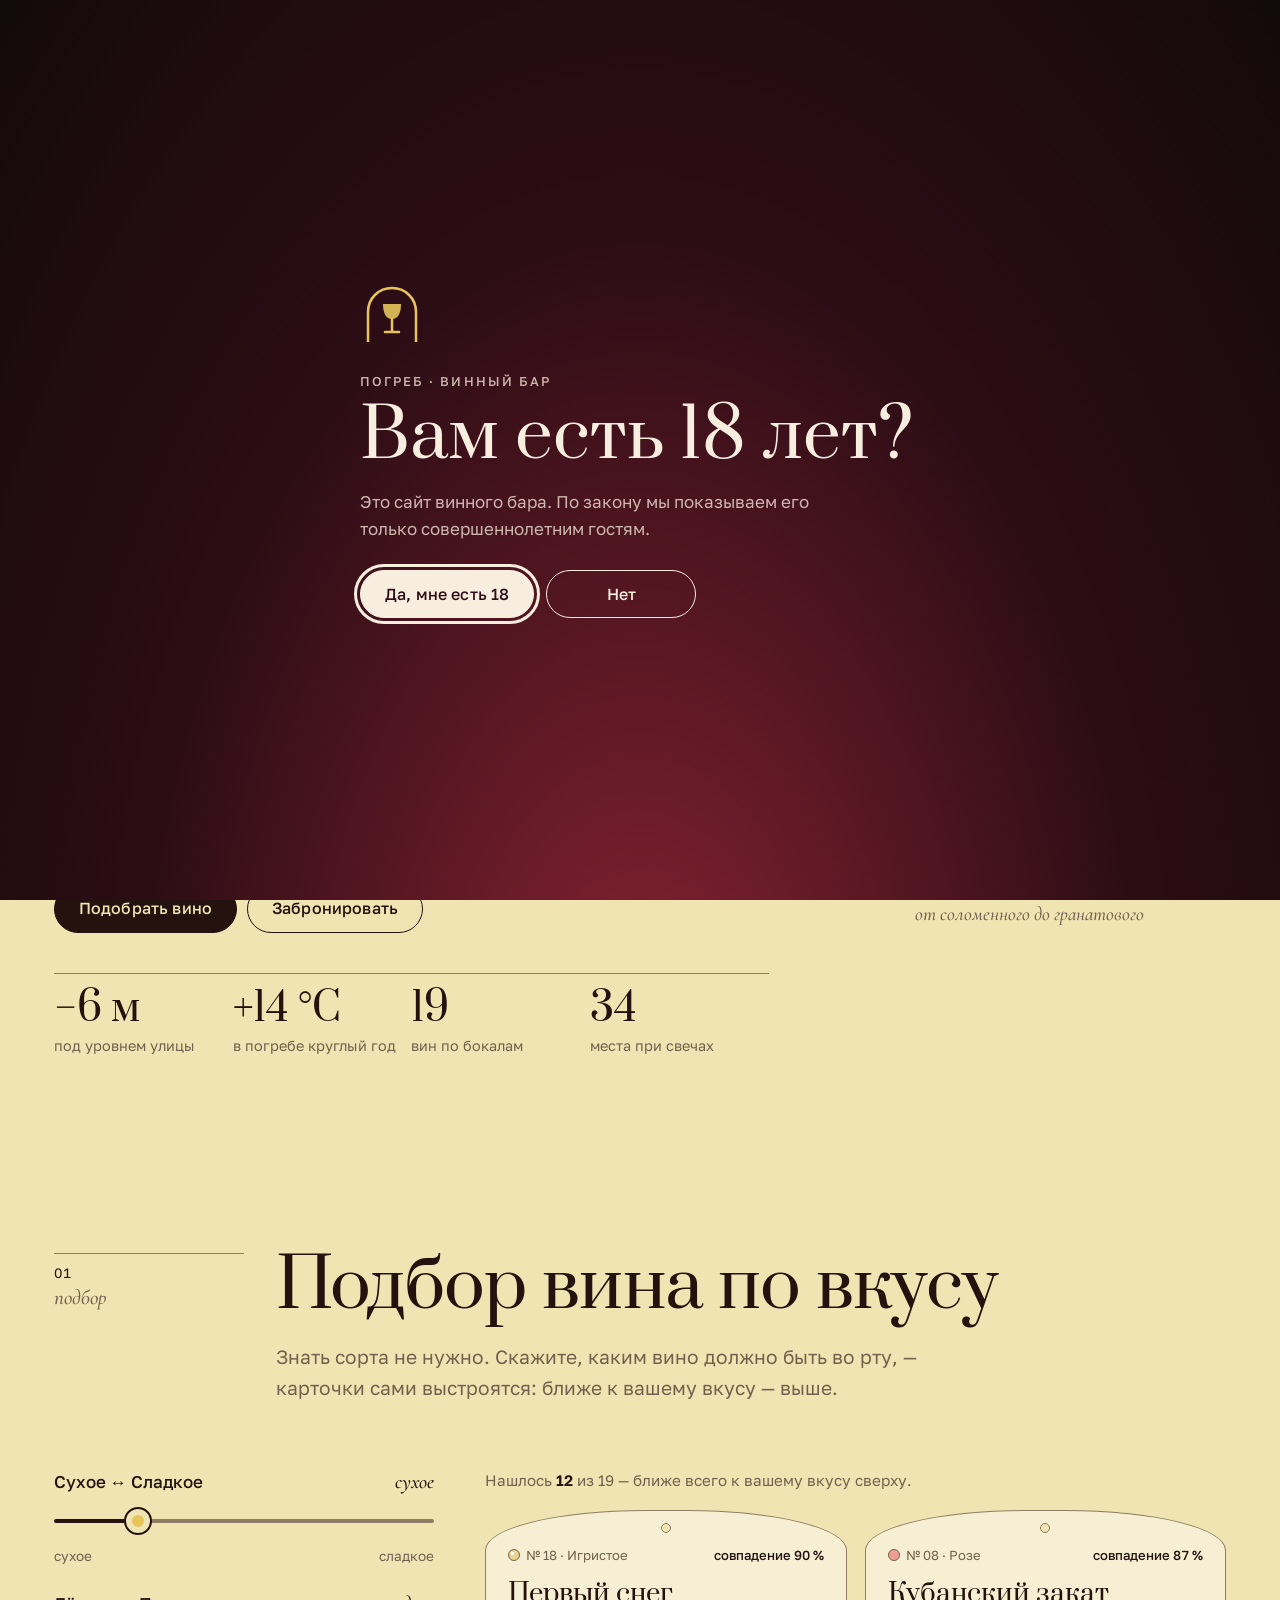
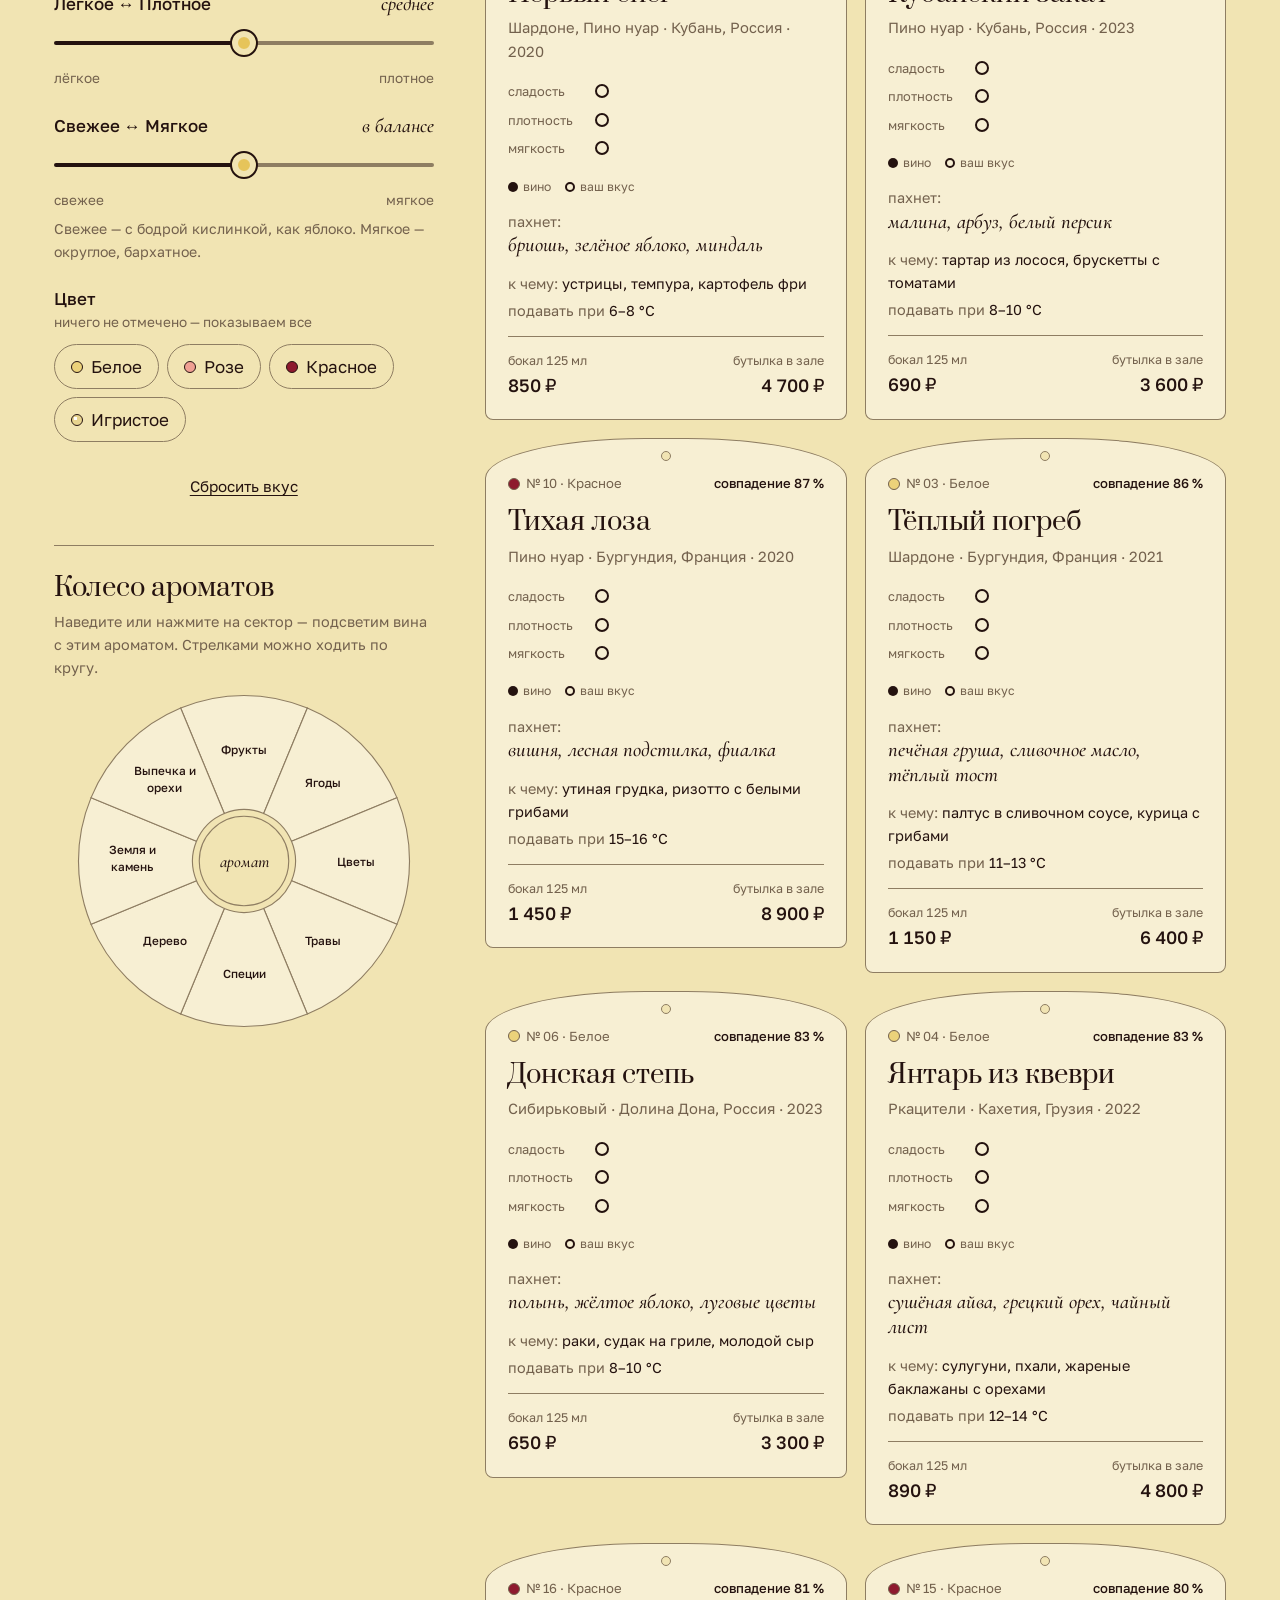
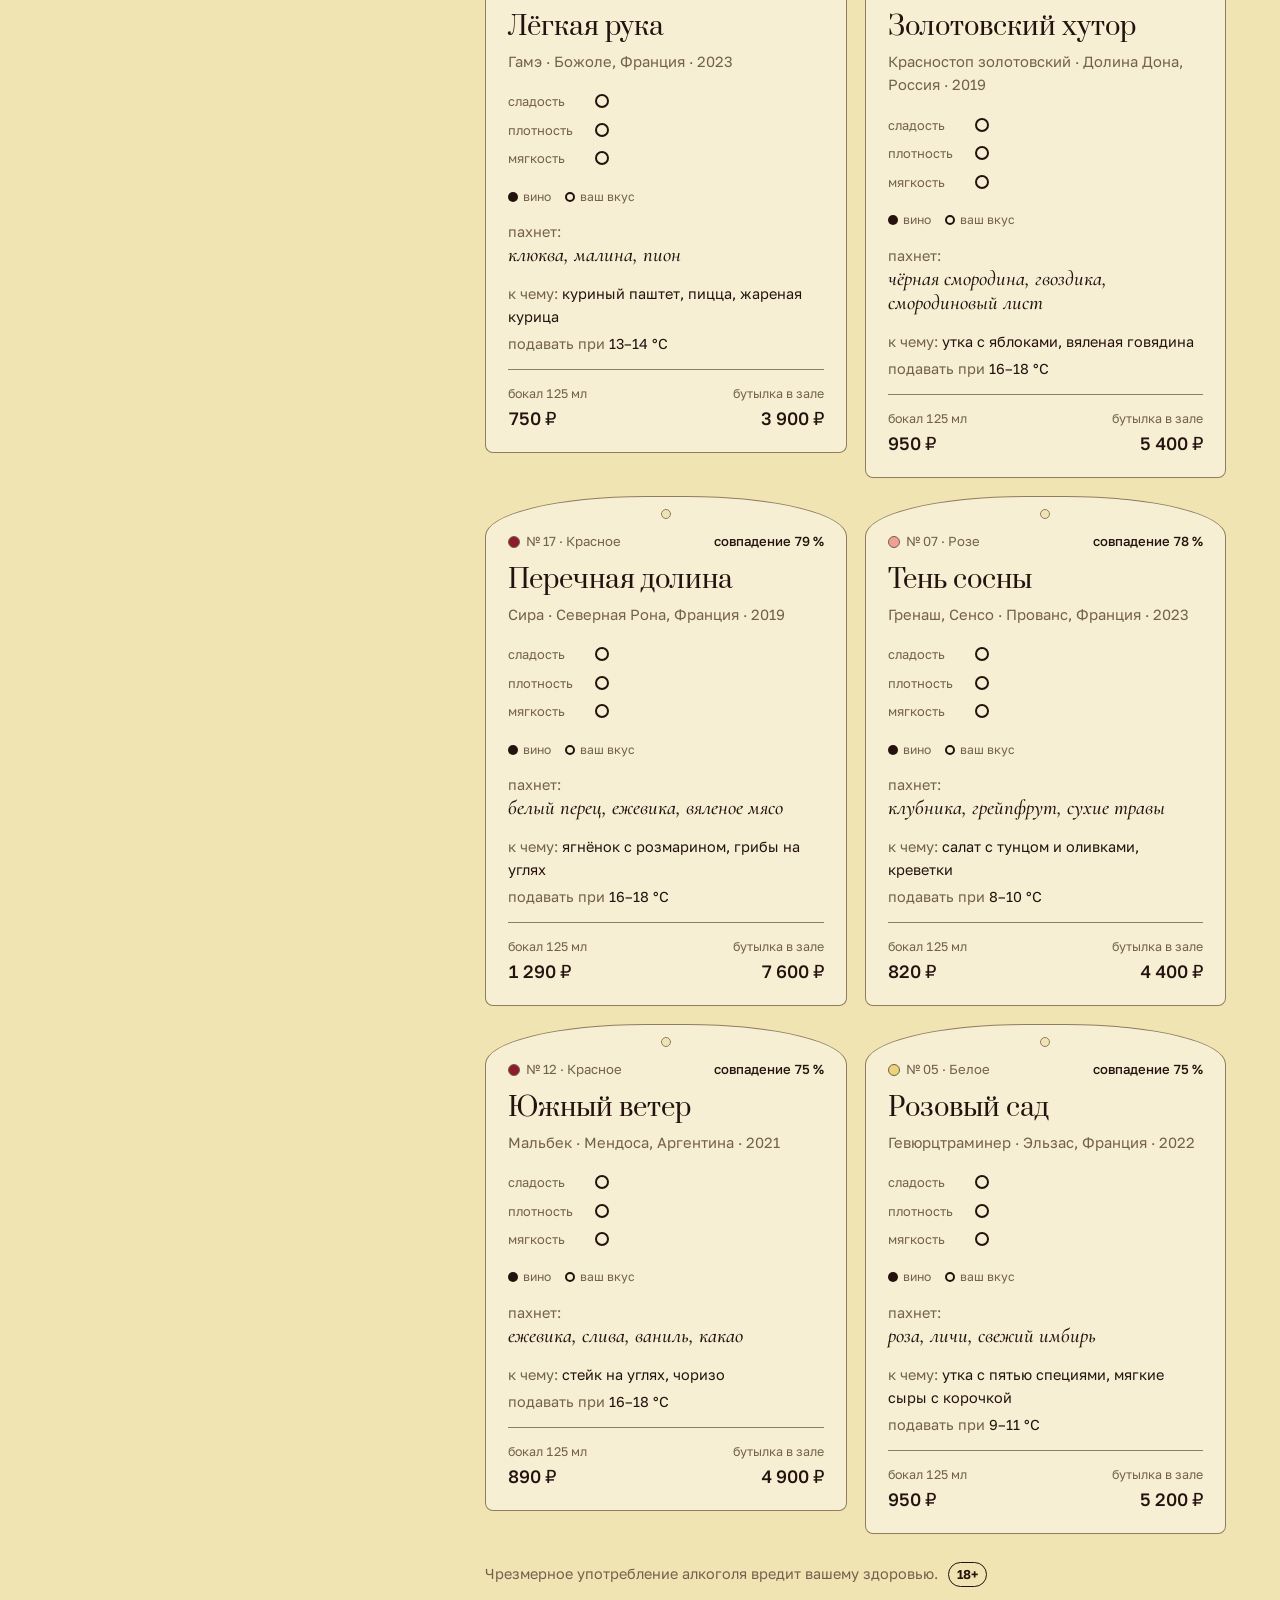
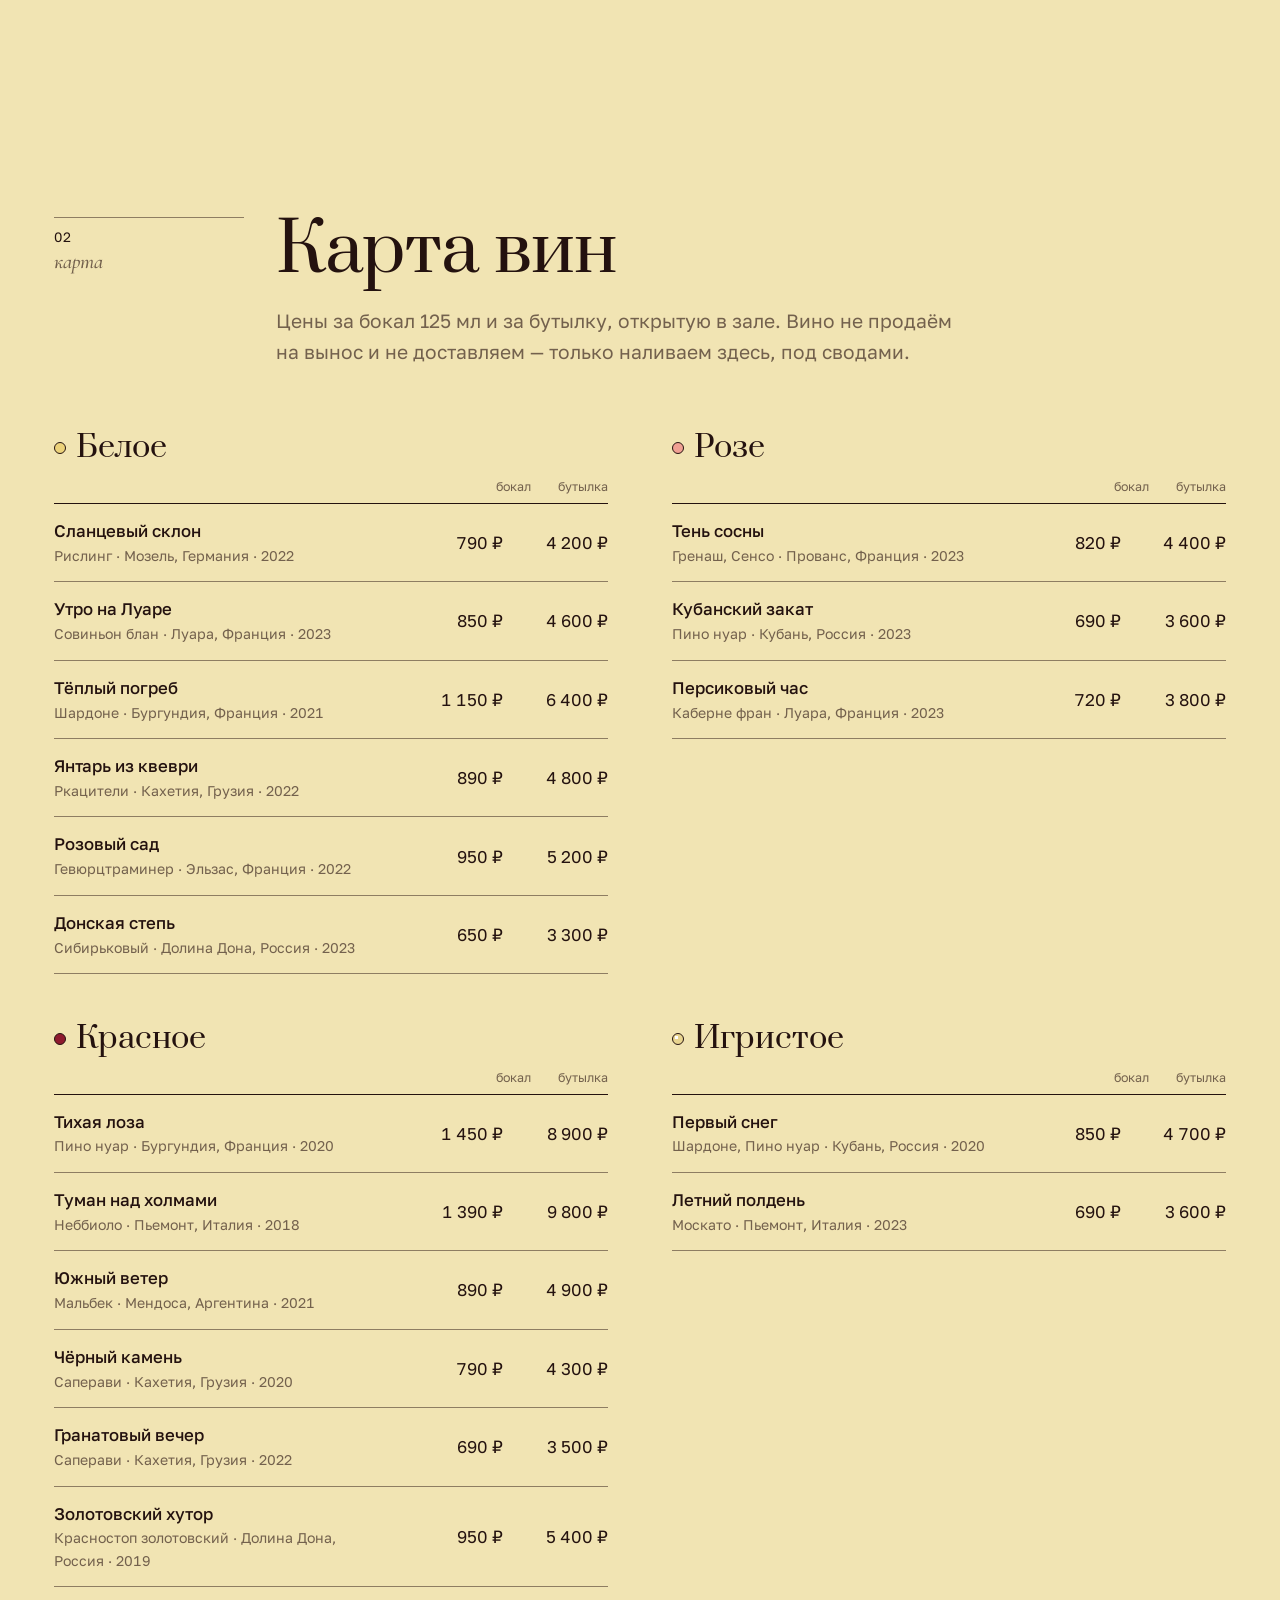
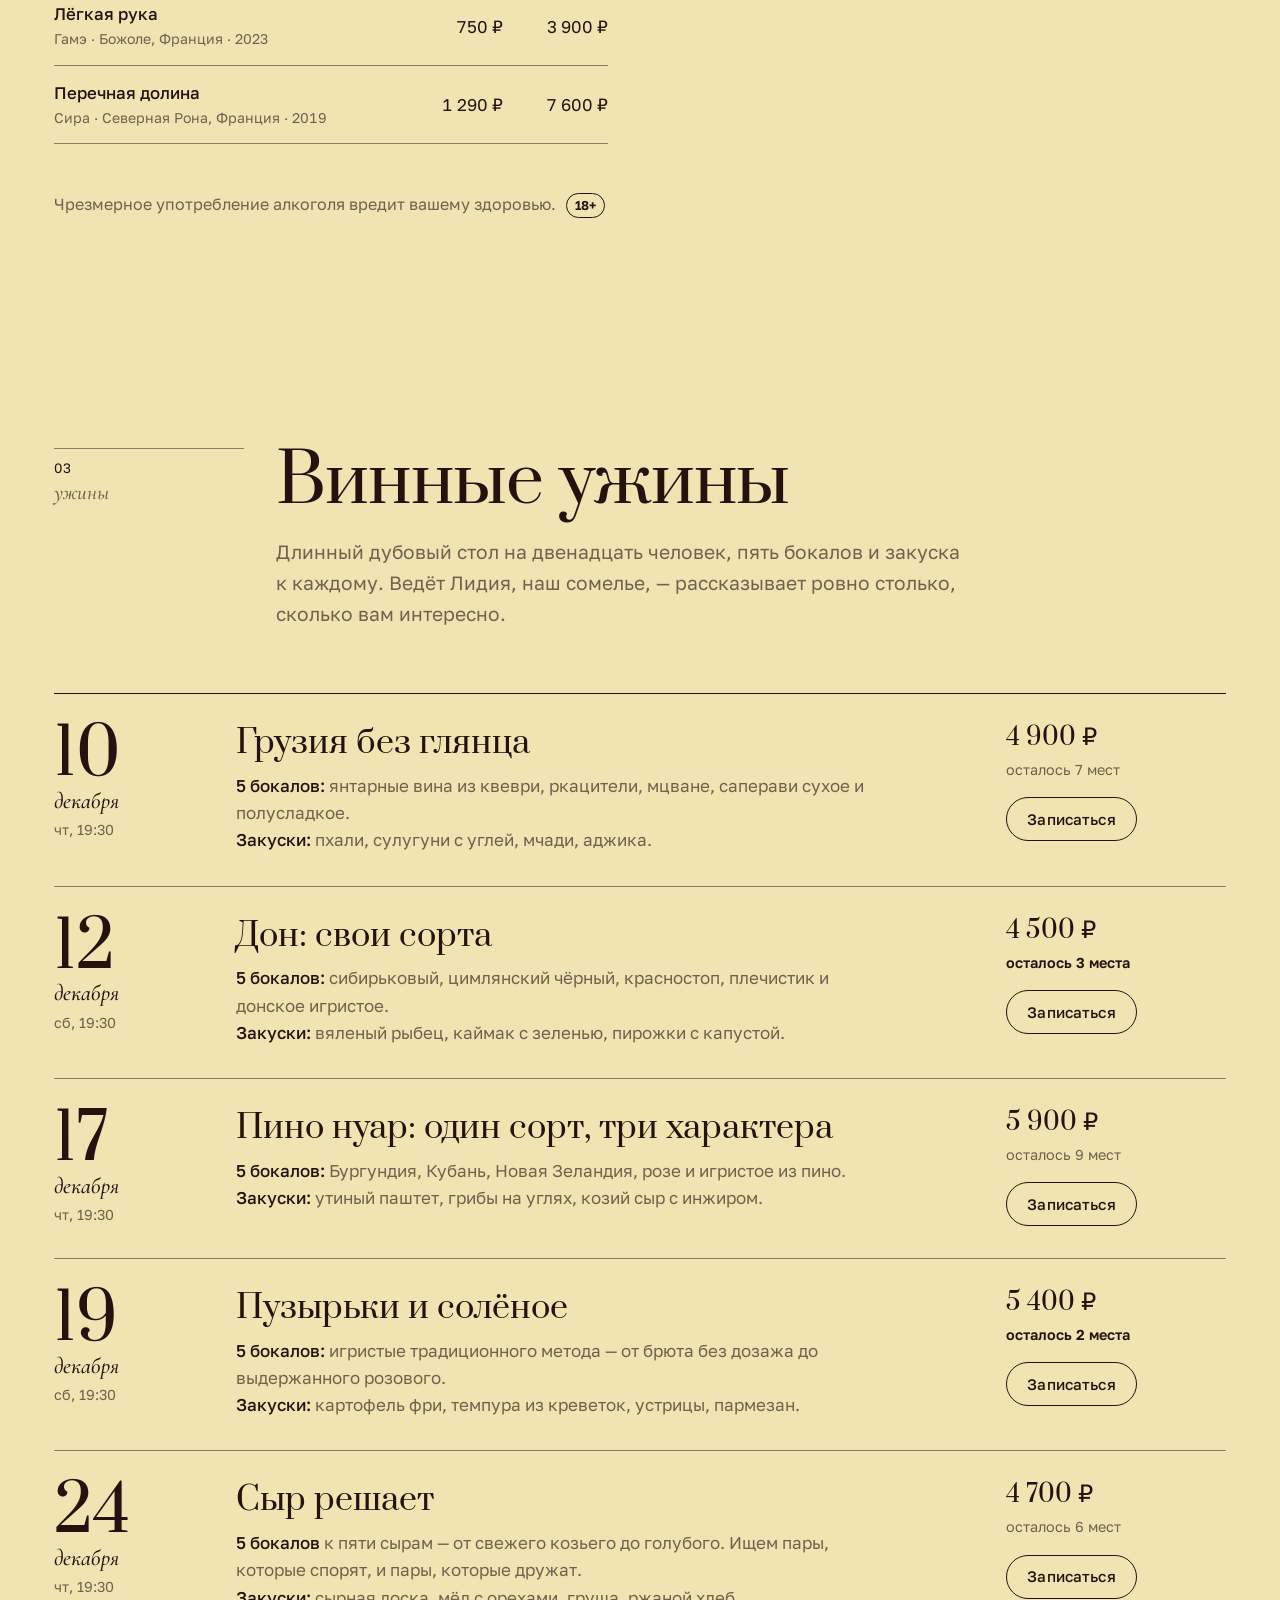
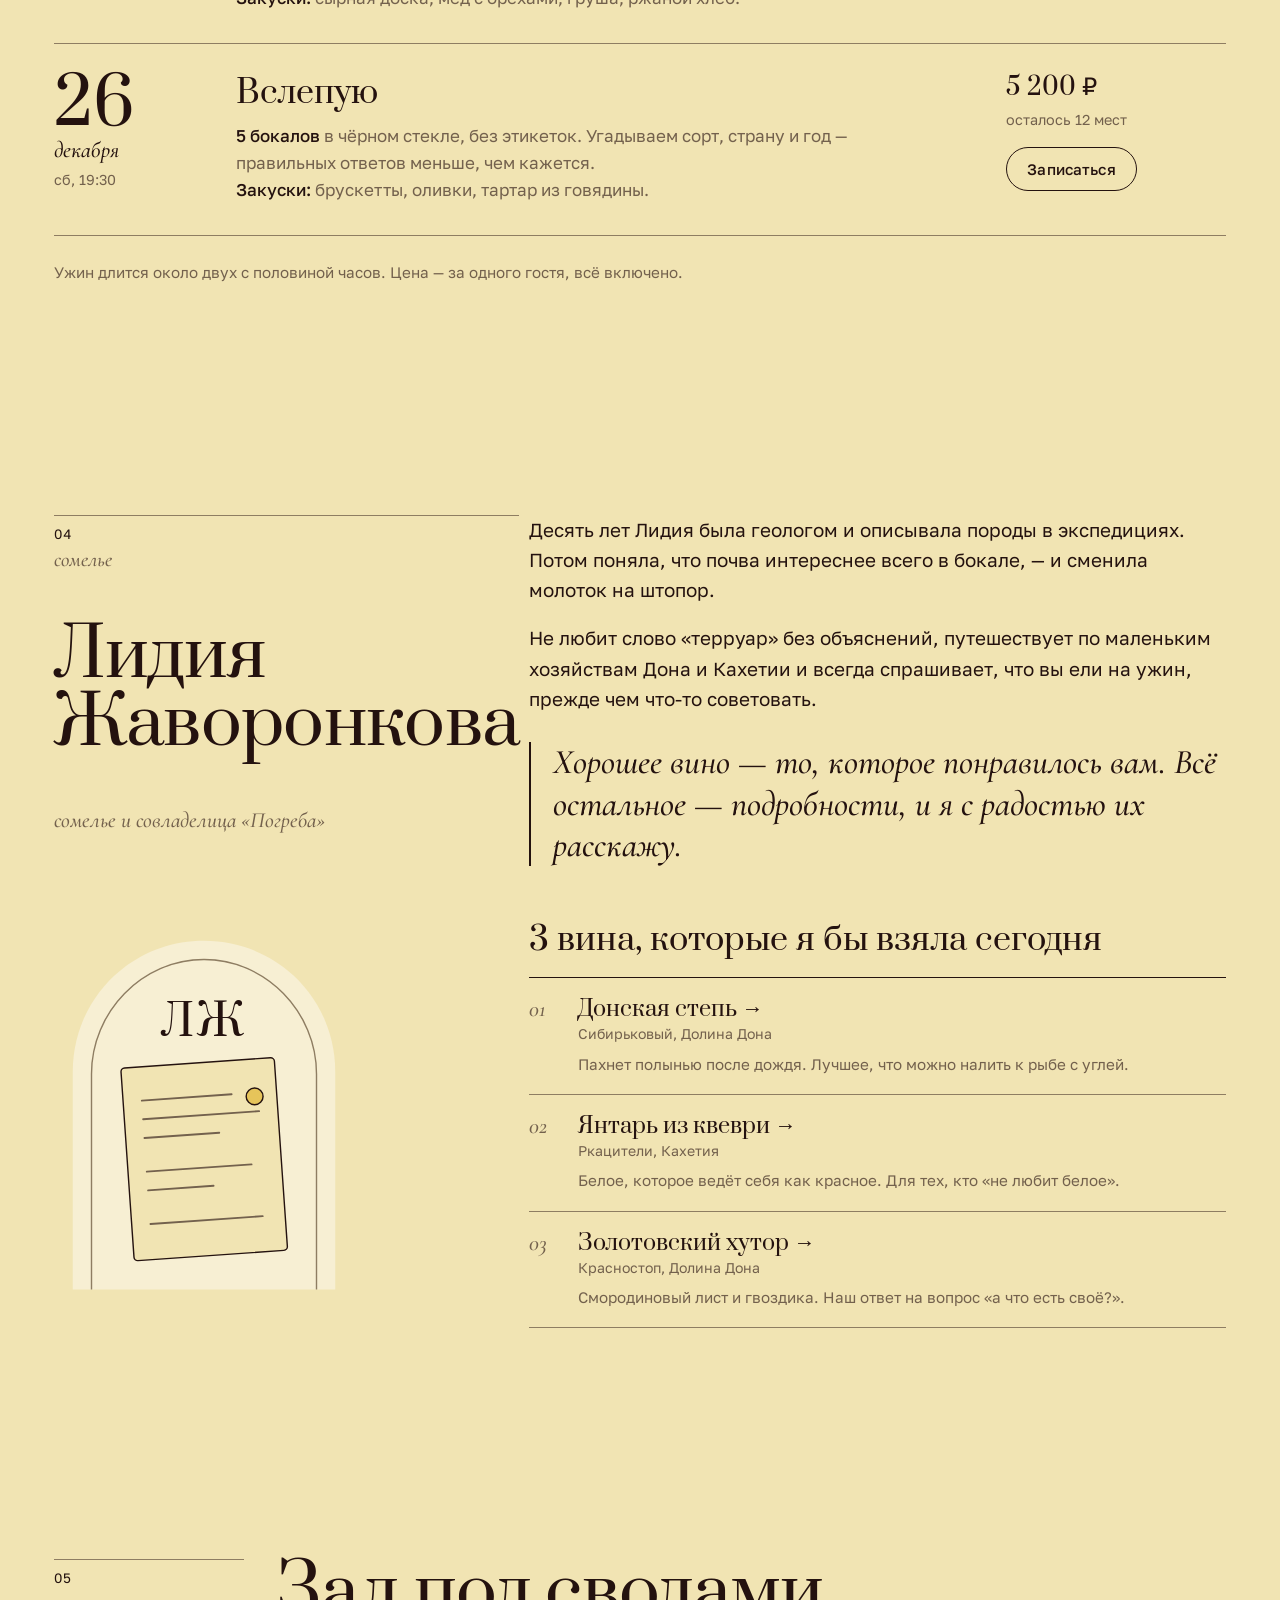
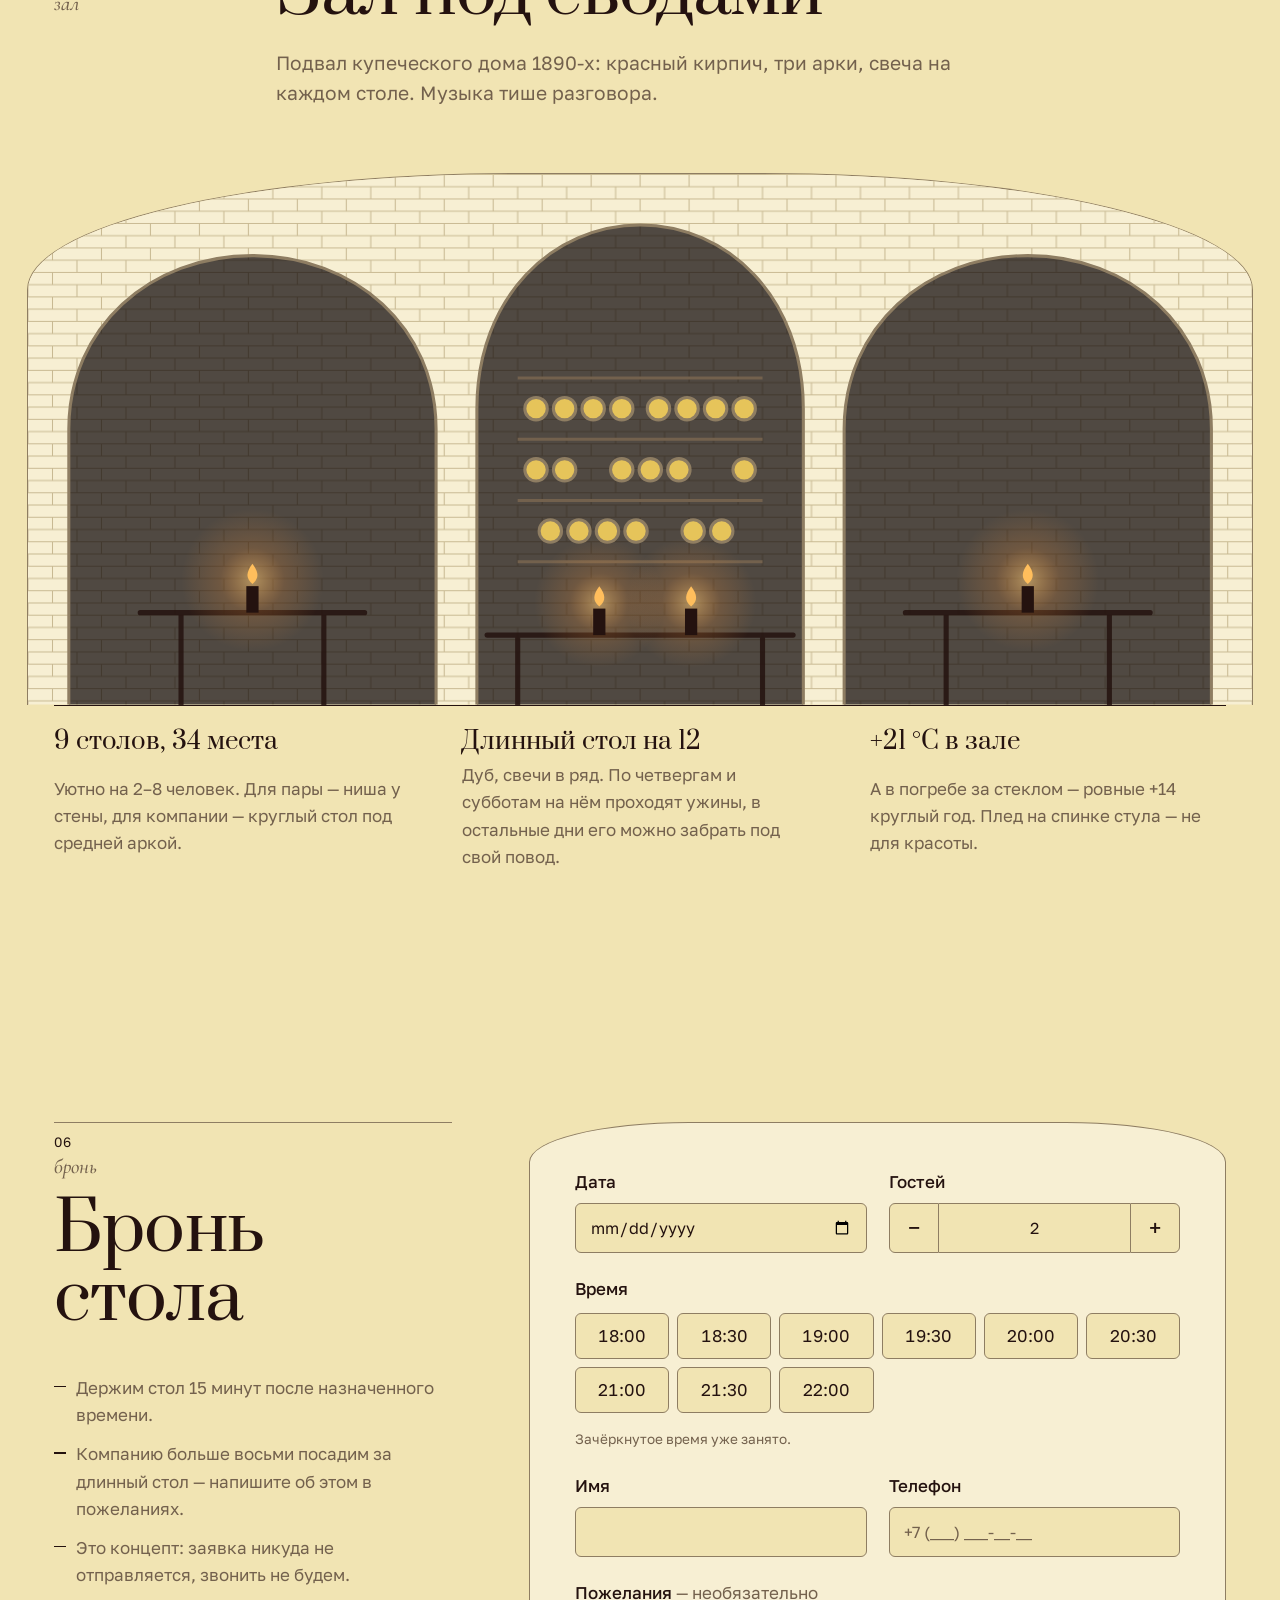
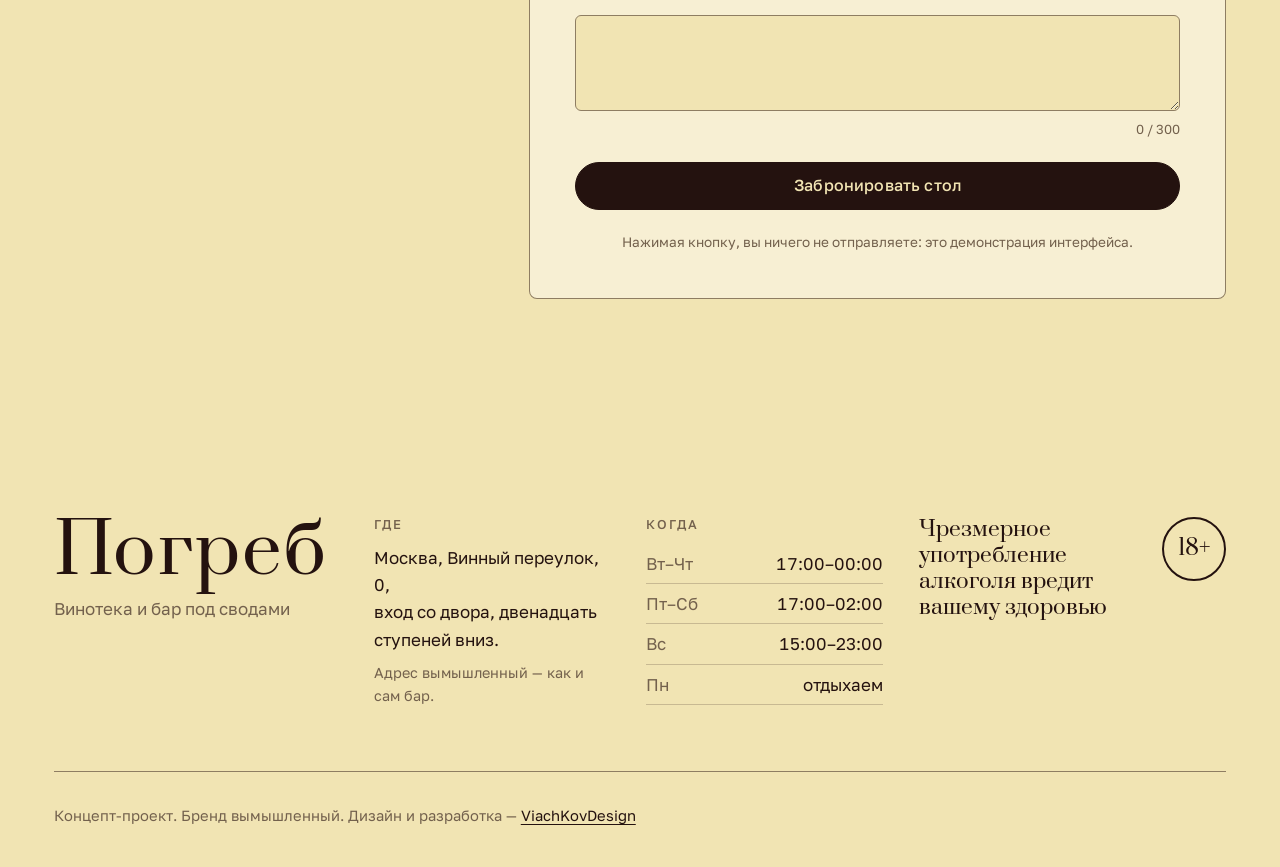
==== index.html @ 5bd063d4 "Каркас сайта «Погреб»: вёрстка 9 секций, данные вин, перетекание цвета, бокал, подбор, колесо аромат" ====
<!doctype html>
<html lang="ru">
<head>
<meta charset="utf-8">
<meta name="viewport" content="width=device-width, initial-scale=1">
<title>Погреб — винный бар и винотека в сводчатом подвале · концепт</title>
<meta name="description" content="Вымышленный винный бар в старом сводчатом подвале в Москве. Подбор вина по вкусу тремя ползунками, колесо ароматов, винные ужины и бронь стола. Концепт-проект ViachKovDesign.">
<meta name="theme-color" content="#f1e4b3">
<meta name="color-scheme" content="light dark">
<link rel="icon" href="img/favicon.svg" type="image/svg+xml">
<link rel="icon" href="img/favicon-32.png" sizes="32x32" type="image/png">
<link rel="apple-touch-icon" href="img/apple-touch-icon.png">
<meta property="og:type" content="website">
<meta property="og:locale" content="ru_RU">
<meta property="og:site_name" content="Погреб — концепт">
<meta property="og:title" content="Погреб — вино под ваш вкус, а не под этикетку">
<meta property="og:description" content="Концепт сайта винного бара в сводчатом подвале: подбор вина ползунками, колесо ароматов, винные ужины и бронь стола.">
<meta property="og:image" content="img/og.png">
<meta property="og:image:width" content="1200">
<meta property="og:image:height" content="630">
<meta property="og:image:alt" content="Бокал с вином на тёплом соломенном фоне и надпись «Погреб. Вино под ваш вкус»">
<meta name="twitter:card" content="summary_large_image">
<link rel="preload" href="fonts/prata-cyrillic-400-normal.woff2" as="font" type="font/woff2" crossorigin>
<link rel="preload" href="fonts/golos-text-cyrillic-400-normal.woff2" as="font" type="font/woff2" crossorigin>
<script>
  (function () {
    var d = document.documentElement, ok = false;
    d.classList.add('js');
    try {
      var v = localStorage.getItem('pogreb-age');
      if (v === 'yes') ok = true;
      else if (v && v.indexOf('no:') === 0 && Date.now() - Number(v.slice(3)) < 864e5) d.classList.add('age-denied');
    } catch (e) {}
    if (!ok) d.classList.add('age-pending');
    var reduce = false;
    try { reduce = window.matchMedia('(prefers-reduced-motion: reduce)').matches; } catch (e) {}
    if (!reduce) d.classList.add('flow');
  })();
</script>
<link rel="stylesheet" href="css/style.css">
</head>
<body>
<a class="skip" href="#main">Перейти к содержанию</a>

<!-- Экран 18+ (показывается только с включённым JavaScript) -->
<div class="age" id="age" role="dialog" aria-modal="true" aria-labelledby="age-title" aria-describedby="age-text">
  <div class="age__inner">
    <svg class="age__mark" viewBox="0 0 64 64" aria-hidden="true" focusable="false"><path d="M8 60V30C8 16 19 6 32 6s24 10 24 24v30" fill="none" stroke="currentColor" stroke-width="2.5"/><path d="M23 22h18c0 9-3 15-9 15s-9-6-9-15Z" fill="currentColor" opacity=".9"/><path d="M32 37v12M25 50h14" fill="none" stroke="currentColor" stroke-width="2.5" stroke-linecap="round"/></svg>
    <div class="age__ask">
      <p class="age__brand">Погреб · винный бар</p>
      <h2 class="age__title" id="age-title">Вам есть 18&nbsp;лет?</h2>
      <p class="age__text" id="age-text">Это сайт винного бара. По закону мы показываем его только совершеннолетним гостям.</p>
      <div class="age__actions">
        <button class="btn btn--solid" type="button" data-age="yes">Да, мне есть 18</button>
        <button class="btn btn--ghost" type="button" data-age="no">Нет</button>
      </div>
    </div>
    <div class="age__denied" role="status">
      <h2 class="age__title" tabindex="-1">Тогда до встречи позже</h2>
      <p class="age__text">Спасибо за честность. Вино подождёт — оно умеет. А пока можно почитать про виноград: это просто ягода, и она тоже прекрасна.</p>
      <button class="btn btn--ghost btn--small" type="button" data-age="retry">Я ошибся с ответом</button>
    </div>
  </div>
</div>

<header class="site-header" id="header">
  <div class="site-header__row wrap">
    <a class="logo" href="#top" aria-label="Погреб — на главный экран">
      <svg class="logo__mark" viewBox="0 0 40 48" aria-hidden="true" focusable="false">
        <defs><clipPath id="mini-bowl"><path d="M12.5 15h15c0 8-3 12.5-7.5 12.5S12.5 23 12.5 15Z"/></clipPath></defs>
        <path d="M3 46V20C3 10 10.5 3 20 3s17 7 17 17v26" fill="none" stroke="currentColor" stroke-width="2"/>
        <rect class="logo__wine" id="mini-wine" x="10" y="15" width="20" height="14" clip-path="url(#mini-bowl)"/>
        <path d="M12.5 15h15c0 8-3 12.5-7.5 12.5S12.5 23 12.5 15Z M20 27.5v8 M15.5 36h9" fill="none" stroke="currentColor" stroke-width="1.6" stroke-linecap="round"/>
      </svg>
      <span class="logo__word">Погреб</span>
      <span class="logo__sub">винотека<br>и&nbsp;бар</span>
    </a>
    <nav class="nav" id="nav" aria-label="Основное меню">
      <ul class="nav__list">
        <li><a href="#pick">Подбор вина</a></li>
        <li><a href="#list">Карта</a></li>
        <li><a href="#dinners">Ужины</a></li>
        <li><a href="#somm">Сомелье</a></li>
        <li><a href="#booking">Бронь</a></li>
      </ul>
      <a class="btn btn--solid nav__cta-mobile" href="#booking">Забронировать стол</a>
    </nav>
    <a class="btn btn--solid header-cta" href="#booking">Забронировать стол</a>
    <button class="burger" type="button" aria-expanded="false" aria-controls="nav" aria-label="Открыть меню">
      <span></span><span></span>
    </button>
  </div>
</header>

<main id="main">

  <!-- 3. HERO -->
  <section class="hero" id="top" data-tone="straw" aria-labelledby="hero-title">
    <div class="hero__grid wrap">
      <div class="hero__text">
        <p class="eyebrow">Винотека и бар&nbsp;· подвал 1890-х&nbsp;· Москва</p>
        <h1 class="hero__title" id="hero-title">Вино под ваш вкус, аВино под ваш вкус, а&nbsp;не&nbsp;под&nbsp;этикеткуnbsp;не под этикетку</h1>
        <p class="hero__lead">Девятнадцать вин по бокалам в сводчатом подвале, на шесть метров ниже улицы. Вы двигаете три ползунка — мы показываем, что налить. Без лекций, если вы их не просите.</p>
        <div class="hero__actions">
          <a class="btn btn--solid" href="#pick">Подобрать вино</a>
          <a class="btn btn--ghost" href="#booking">Забронировать</a>
        </div>
      </div>
      <figure class="hero__glass" aria-hidden="true">
        <svg class="glass" id="glass" viewBox="0 0 300 470" focusable="false">
          <defs>
            <clipPath id="bowl-clip"><path d="M58 28C52 120 56 198 98 246c28 32 76 32 104 0 42-48 46-126 40-218Z"/></clipPath>
            <linearGradient id="wine-grad" x1="0" y1="0" x2="0" y2="1">
              <stop offset="0" class="glass__stop-top"/>
              <stop offset="1" class="glass__stop-bottom"/>
            </linearGradient>
            <radialGradient id="glass-shine" cx=".3" cy=".3" r=".8">
              <stop offset="0" stop-color="#fff" stop-opacity=".55"/>
              <stop offset="1" stop-color="#fff" stop-opacity="0"/>
            </radialGradient>
          </defs>
          <ellipse class="glass__shadow" cx="150" cy="452" rx="96" ry="9"/>
          <g clip-path="url(#bowl-clip)">
            <path id="wine-body" class="glass__wine" d="M40 170 L260 170 L260 300 L40 300Z"/>
            <path id="wine-surface" class="glass__surface" d="M40 170 L260 170"/>
          </g>
          <path class="glass__bowl" d="M58 28C52 120 56 198 98 246c28 32 76 32 104 0 42-48 46-126 40-218Z"/>
          <path class="glass__shine" d="M78 52c-4 60 0 118 26 160" />
          <ellipse class="glass__rim" cx="150" cy="28" rx="92" ry="6"/>
          <path class="glass__stem" d="M146 268c2 40 2 110-4 168h16c-6-58-6-128-4-168"/>
          <path class="glass__foot" d="M74 446c18-10 52-14 76-14s58 4 76 14c-22 6-50 8-76 8s-54-2-76-8Z"/>
        </svg>
        <figcaption class="hero__glass-note">листайте — бокал наполнится<br>от соломенного до гранатового</figcaption>
      </figure>
      <dl class="hero__facts">
        <div><dt>−6&nbsp;м</dt><dd>под уровнем улицы</dd></div>
        <div><dt>+14&nbsp;°C</dt><dd>в погребе круглый год</dd></div>
        <div><dt>19</dt><dd>вин по бокалам</dd></div>
        <div><dt>34</dt><dd>места при свечах</dd></div>
      </dl>
    </div>
  </section>

  <!-- 4. ПОДБОР ВИНА + КОЛЕСО АРОМАТОВ -->
  <section class="section pick" id="pick" data-tone="pale" aria-labelledby="pick-title">
    <div class="wrap">
      <header class="section-head" data-reveal>
        <p class="section-head__num"><span>01</span> подбор</p>
        <div>
          <h2 class="section-head__title" id="pick-title">Подбор вина по&nbsp;вкусу</h2>
          <p class="section-head__lead">Знать сорта не нужно. Скажите, каким вино должно быть во&nbsp;рту, — карточки сами выстроятся: ближе к&nbsp;вашему вкусу — выше.</p>
        </div>
      </header>

      <div class="pick__layout">
        <div class="pick__panel">
          <form class="taste" id="taste" aria-label="Параметры вкуса" onsubmit="return false">
            <div class="taste__row">
              <div class="taste__head">
                <label for="r-sweet">Сухое ↔ Сладкое</label>
                <output id="o-sweet" for="r-sweet">сухое</output>
              </div>
              <input type="range" id="r-sweet" name="sweet" min="0" max="10" step="1" value="2" aria-describedby="h-sweet">
              <div class="taste__ends" aria-hidden="true"><span>сухое</span><span>сладкое</span></div>
              <p class="visually-hidden" id="h-sweet">Сколько сахара вы любите в вине</p>
            </div>
            <div class="taste__row">
              <div class="taste__head">
                <label for="r-body">Лёгкое ↔ Плотное</label>
                <output id="o-body" for="r-body">среднее</output>
              </div>
              <input type="range" id="r-body" name="body" min="0" max="10" step="1" value="5" aria-describedby="h-body">
              <div class="taste__ends" aria-hidden="true"><span>лёгкое</span><span>плотное</span></div>
              <p class="visually-hidden" id="h-body">Насколько насыщенным и тяжёлым должно быть вино</p>
            </div>
            <div class="taste__row">
              <div class="taste__head">
                <label for="r-soft">Свежее ↔ Мягкое</label>
                <output id="o-soft" for="r-soft">в балансе</output>
              </div>
              <input type="range" id="r-soft" name="soft" min="0" max="10" step="1" value="5" aria-describedby="h-soft">
              <div class="taste__ends" aria-hidden="true"><span>свежее</span><span>мягкое</span></div>
              <p class="taste__hint" id="h-soft">Свежее — с бодрой кислинкой, как яблоко. Мягкое — округлое, бархатное.</p>
            </div>
            <fieldset class="chips">
              <legend>Цвет <span class="chips__hint">ничего не отмечено — показываем все</span></legend>
              <label class="chip"><input type="checkbox" name="color" value="white"><span><i class="dot dot--white" aria-hidden="true"></i>Белое</span></label>
              <label class="chip"><input type="checkbox" name="color" value="rose"><span><i class="dot dot--rose" aria-hidden="true"></i>Розе</span></label>
              <label class="chip"><input type="checkbox" name="color" value="red"><span><i class="dot dot--red" aria-hidden="true"></i>Красное</span></label>
              <label class="chip"><input type="checkbox" name="color" value="sparkling"><span><i class="dot dot--sparkling" aria-hidden="true"></i>Игристое</span></label>
            </fieldset>
            <button class="link-btn" type="reset" id="taste-reset">Сбросить вкус</button>
          </form>

          <div class="wheel" id="wheel-block">
            <h3 class="wheel__title">Колесо ароматов</h3>
            <p class="wheel__hint" id="wheel-hint">Наведите или нажмите на сектор — подсветим вина с этим ароматом. Стрелками можно ходить по кругу.</p>
            <div class="wheel__svg" id="wheel" role="group" aria-label="Ароматы" aria-describedby="wheel-hint"></div>
            <p class="wheel__status" id="wheel-status" aria-live="polite"></p>
          </div>
        </div>

        <div class="pick__results">
          <p class="results__count" id="results-count" aria-live="polite">Подбор работает с&nbsp;включённым JavaScript.</p>
          <noscript><p class="results__noscript">Без JavaScript ползунки не двигают карточки — но&nbsp;вся карта вин ниже, в&nbsp;разделе «<a href="#list">Карта</a>».</p></noscript>
          <ul class="cards" id="cards" aria-label="Вина, отсортированные по близости к вашему вкусу"></ul>
          <div class="empty" id="empty" hidden>
            <svg viewBox="0 0 80 80" aria-hidden="true" focusable="false"><path d="M24 12h32c0 20-6 32-16 32S24 32 24 12Z M40 44v20 M30 66h20" fill="none" stroke="currentColor" stroke-width="2" stroke-linecap="round"/></svg>
            <p class="empty__title">Под такой вкус ничего нет — сдвиньте ползунок.</p>
            <p class="empty__text">Или снимите фильтр по цвету: иногда нужное вино просто другого цвета, чем вы думали.</p>
            <button class="btn btn--ghost btn--small" type="button" id="empty-reset">Вернуть как было</button>
          </div>
          <p class="legal-note">Чрезмерное употребление алкоголя вредит вашему здоровью. <b>18+</b></p>
        </div>
      </div>
    </div>
  </section>

  <!-- КАРТА ВИН (статичный список — читается и без JavaScript) -->
  <section class="section winelist" id="list" data-tone="blush" aria-labelledby="list-title">
    <div class="wrap">
      <header class="section-head" data-reveal>
        <p class="section-head__num"><span>02</span> карта</p>
        <div>
          <h2 class="section-head__title" id="list-title">Карта вин</h2>
          <p class="section-head__lead">Цены за бокал 125&nbsp;мл и за бутылку, открытую в зале. Вино не продаём на вынос и не доставляем — только наливаем здесь, под сводами.</p>
        </div>
      </header>
      <div class="winelist__cols">
<!-- WINE-LIST:START -->
        <div class="winelist__group" data-reveal>
          <h3 class="winelist__h"><i class="dot dot--white" aria-hidden="true"></i>Белое</h3>
          <p class="winelist__legend" aria-hidden="true"><span>бокал</span><span>бутылка</span></p>
          <ul class="winelist__items">
            <li class="wl"><span class="wl__name">Сланцевый склон</span><span class="wl__meta">Рислинг · Мозель, Германия · 2022</span><span class="wl__price"><span class="visually-hidden">бокал </span>790 ₽</span><span class="wl__price"><span class="visually-hidden">бутылка в зале </span>4 200 ₽</span></li>
            <li class="wl"><span class="wl__name">Утро на Луаре</span><span class="wl__meta">Совиньон блан · Луара, Франция · 2023</span><span class="wl__price"><span class="visually-hidden">бокал </span>850 ₽</span><span class="wl__price"><span class="visually-hidden">бутылка в зале </span>4 600 ₽</span></li>
            <li class="wl"><span class="wl__name">Тёплый погреб</span><span class="wl__meta">Шардоне · Бургундия, Франция · 2021</span><span class="wl__price"><span class="visually-hidden">бокал </span>1 150 ₽</span><span class="wl__price"><span class="visually-hidden">бутылка в зале </span>6 400 ₽</span></li>
            <li class="wl"><span class="wl__name">Янтарь из квеври</span><span class="wl__meta">Ркацители · Кахетия, Грузия · 2022</span><span class="wl__price"><span class="visually-hidden">бокал </span>890 ₽</span><span class="wl__price"><span class="visually-hidden">бутылка в зале </span>4 800 ₽</span></li>
            <li class="wl"><span class="wl__name">Розовый сад</span><span class="wl__meta">Гевюрцтраминер · Эльзас, Франция · 2022</span><span class="wl__price"><span class="visually-hidden">бокал </span>950 ₽</span><span class="wl__price"><span class="visually-hidden">бутылка в зале </span>5 200 ₽</span></li>
            <li class="wl"><span class="wl__name">Донская степь</span><span class="wl__meta">Сибирьковый · Долина Дона, Россия · 2023</span><span class="wl__price"><span class="visually-hidden">бокал </span>650 ₽</span><span class="wl__price"><span class="visually-hidden">бутылка в зале </span>3 300 ₽</span></li>
          </ul>
        </div>
        <div class="winelist__group" data-reveal>
          <h3 class="winelist__h"><i class="dot dot--rose" aria-hidden="true"></i>Розе</h3>
          <p class="winelist__legend" aria-hidden="true"><span>бокал</span><span>бутылка</span></p>
          <ul class="winelist__items">
            <li class="wl"><span class="wl__name">Тень сосны</span><span class="wl__meta">Гренаш, Сенсо · Прованс, Франция · 2023</span><span class="wl__price"><span class="visually-hidden">бокал </span>820 ₽</span><span class="wl__price"><span class="visually-hidden">бутылка в зале </span>4 400 ₽</span></li>
            <li class="wl"><span class="wl__name">Кубанский закат</span><span class="wl__meta">Пино нуар · Кубань, Россия · 2023</span><span class="wl__price"><span class="visually-hidden">бокал </span>690 ₽</span><span class="wl__price"><span class="visually-hidden">бутылка в зале </span>3 600 ₽</span></li>
            <li class="wl"><span class="wl__name">Персиковый час</span><span class="wl__meta">Каберне фран · Луара, Франция · 2023</span><span class="wl__price"><span class="visually-hidden">бокал </span>720 ₽</span><span class="wl__price"><span class="visually-hidden">бутылка в зале </span>3 800 ₽</span></li>
          </ul>
        </div>
        <div class="winelist__group" data-reveal>
          <h3 class="winelist__h"><i class="dot dot--red" aria-hidden="true"></i>Красное</h3>
          <p class="winelist__legend" aria-hidden="true"><span>бокал</span><span>бутылка</span></p>
          <ul class="winelist__items">
            <li class="wl"><span class="wl__name">Тихая лоза</span><span class="wl__meta">Пино нуар · Бургундия, Франция · 2020</span><span class="wl__price"><span class="visually-hidden">бокал </span>1 450 ₽</span><span class="wl__price"><span class="visually-hidden">бутылка в зале </span>8 900 ₽</span></li>
            <li class="wl"><span class="wl__name">Туман над холмами</span><span class="wl__meta">Неббиоло · Пьемонт, Италия · 2018</span><span class="wl__price"><span class="visually-hidden">бокал </span>1 390 ₽</span><span class="wl__price"><span class="visually-hidden">бутылка в зале </span>9 800 ₽</span></li>
            <li class="wl"><span class="wl__name">Южный ветер</span><span class="wl__meta">Мальбек · Мендоса, Аргентина · 2021</span><span class="wl__price"><span class="visually-hidden">бокал </span>890 ₽</span><span class="wl__price"><span class="visually-hidden">бутылка в зале </span>4 900 ₽</span></li>
            <li class="wl"><span class="wl__name">Чёрный камень</span><span class="wl__meta">Саперави · Кахетия, Грузия · 2020</span><span class="wl__price"><span class="visually-hidden">бокал </span>790 ₽</span><span class="wl__price"><span class="visually-hidden">бутылка в зале </span>4 300 ₽</span></li>
            <li class="wl"><span class="wl__name">Гранатовый вечер</span><span class="wl__meta">Саперави · Кахетия, Грузия · 2022</span><span class="wl__price"><span class="visually-hidden">бокал </span>690 ₽</span><span class="wl__price"><span class="visually-hidden">бутылка в зале </span>3 500 ₽</span></li>
            <li class="wl"><span class="wl__name">Золотовский хутор</span><span class="wl__meta">Красностоп золотовский · Долина Дона, Россия · 2019</span><span class="wl__price"><span class="visually-hidden">бокал </span>950 ₽</span><span class="wl__price"><span class="visually-hidden">бутылка в зале </span>5 400 ₽</span></li>
            <li class="wl"><span class="wl__name">Лёгкая рука</span><span class="wl__meta">Гамэ · Божоле, Франция · 2023</span><span class="wl__price"><span class="visually-hidden">бокал </span>750 ₽</span><span class="wl__price"><span class="visually-hidden">бутылка в зале </span>3 900 ₽</span></li>
            <li class="wl"><span class="wl__name">Перечная долина</span><span class="wl__meta">Сира · Северная Рона, Франция · 2019</span><span class="wl__price"><span class="visually-hidden">бокал </span>1 290 ₽</span><span class="wl__price"><span class="visually-hidden">бутылка в зале </span>7 600 ₽</span></li>
          </ul>
        </div>
        <div class="winelist__group" data-reveal>
          <h3 class="winelist__h"><i class="dot dot--sparkling" aria-hidden="true"></i>Игристое</h3>
          <p class="winelist__legend" aria-hidden="true"><span>бокал</span><span>бутылка</span></p>
          <ul class="winelist__items">
            <li class="wl"><span class="wl__name">Первый снег</span><span class="wl__meta">Шардоне, Пино нуар · Кубань, Россия · 2020</span><span class="wl__price"><span class="visually-hidden">бокал </span>850 ₽</span><span class="wl__price"><span class="visually-hidden">бутылка в зале </span>4 700 ₽</span></li>
            <li class="wl"><span class="wl__name">Летний полдень</span><span class="wl__meta">Москато · Пьемонт, Италия · 2023</span><span class="wl__price"><span class="visually-hidden">бокал </span>690 ₽</span><span class="wl__price"><span class="visually-hidden">бутылка в зале </span>3 600 ₽</span></li>
          </ul>
        </div>
<!-- WINE-LIST:END -->
      </div>
      <p class="legal-note legal-note--big">Чрезмерное употребление алкоголя вредит вашему здоровью. <b>18+</b></p>
    </div>
  </section>

  <!-- 5. ВИННЫЕ УЖИНЫ -->
  <section class="section dinners" id="dinners" data-tone="rose" aria-labelledby="dinners-title">
    <div class="wrap">
      <header class="section-head" data-reveal>
        <p class="section-head__num"><span>03</span> ужины</p>
        <div>
          <h2 class="section-head__title" id="dinners-title">Винные ужины</h2>
          <p class="section-head__lead">Длинный дубовый стол на двенадцать человек, пять бокалов и закуска к каждому. Ведёт Лидия, наш сомелье, — рассказывает ровно столько, сколько вам интересно.</p>
        </div>
      </header>
      <ol class="dinner-list" id="dinner-list">
        <li class="dinner" data-dinner="0" data-reveal>
          <p class="dinner__date"><span class="dinner__day">12</span><span class="dinner__month">ноября</span><span class="dinner__wd">чт, 19:30</span></p>
          <div class="dinner__body">
            <h3 class="dinner__title">Грузия без глянца</h3>
            <p class="dinner__set"><b>5 бокалов:</b> янтарные вина из квеври, ркацители, мцване, саперави сухое и полусладкое.<br><b>Закуски:</b> пхали, сулугуни с углей, мчади, аджика.</p>
          </div>
          <div class="dinner__side">
            <p class="dinner__price">4&nbsp;900&nbsp;₽</p>
            <p class="dinner__seats" data-seats="7">осталось 7 мест</p>
            <button class="btn btn--ghost btn--small" type="button" data-signup="0">Записаться</button>
          </div>
        </li>
        <li class="dinner" data-dinner="1" data-reveal>
          <p class="dinner__date"><span class="dinner__day">14</span><span class="dinner__month">ноября</span><span class="dinner__wd">сб, 19:30</span></p>
          <div class="dinner__body">
            <h3 class="dinner__title">Дон: свои сорта</h3>
            <p class="dinner__set"><b>5 бокалов:</b> сибирьковый, цимлянский чёрный, красностоп, плечистик и донское игристое.<br><b>Закуски:</b> вяленый рыбец, каймак с зеленью, пирожки с капустой.</p>
          </div>
          <div class="dinner__side">
            <p class="dinner__price">4&nbsp;500&nbsp;₽</p>
            <p class="dinner__seats" data-seats="3">осталось 3 места</p>
            <button class="btn btn--ghost btn--small" type="button" data-signup="1">Записаться</button>
          </div>
        </li>
        <li class="dinner" data-dinner="2" data-reveal>
          <p class="dinner__date"><span class="dinner__day">19</span><span class="dinner__month">ноября</span><span class="dinner__wd">чт, 19:30</span></p>
          <div class="dinner__body">
            <h3 class="dinner__title">Пино нуар: один сорт, три характера</h3>
            <p class="dinner__set"><b>5 бокалов:</b> Бургундия, Кубань, Новая Зеландия, розе и игристое из пино.<br><b>Закуски:</b> утиный паштет, грибы на углях, козий сыр с инжиром.</p>
          </div>
          <div class="dinner__side">
            <p class="dinner__price">5&nbsp;900&nbsp;₽</p>
            <p class="dinner__seats" data-seats="9">осталось 9 мест</p>
            <button class="btn btn--ghost btn--small" type="button" data-signup="2">Записаться</button>
          </div>
        </li>
        <li class="dinner" data-dinner="3" data-reveal>
          <p class="dinner__date"><span class="dinner__day">21</span><span class="dinner__month">ноября</span><span class="dinner__wd">сб, 19:30</span></p>
          <div class="dinner__body">
            <h3 class="dinner__title">Пузырьки и солёное</h3>
            <p class="dinner__set"><b>5 бокалов:</b> игристые традиционного метода — от брюта без дозажа до выдержанного розового.<br><b>Закуски:</b> картофель фри, темпура из креветок, устрицы, пармезан.</p>
          </div>
          <div class="dinner__side">
            <p class="dinner__price">5&nbsp;400&nbsp;₽</p>
            <p class="dinner__seats" data-seats="2">осталось 2 места</p>
            <button class="btn btn--ghost btn--small" type="button" data-signup="3">Записаться</button>
          </div>
        </li>
        <li class="dinner" data-dinner="4" data-reveal>
          <p class="dinner__date"><span class="dinner__day">26</span><span class="dinner__month">ноября</span><span class="dinner__wd">чт, 19:30</span></p>
          <div class="dinner__body">
            <h3 class="dinner__title">Сыр решает</h3>
            <p class="dinner__set"><b>5 бокалов</b> к&nbsp;пяти сырам — от свежего козьего до&nbsp;голубого. Ищем пары, которые спорят, и&nbsp;пары, которые дружат.<br><b>Закуски:</b> сырная доска, мёд с орехами, груша, ржаной хлеб.</p>
          </div>
          <div class="dinner__side">
            <p class="dinner__price">4&nbsp;700&nbsp;₽</p>
            <p class="dinner__seats" data-seats="6">осталось 6 мест</p>
            <button class="btn btn--ghost btn--small" type="button" data-signup="4">Записаться</button>
          </div>
        </li>
        <li class="dinner" data-dinner="5" data-reveal>
          <p class="dinner__date"><span class="dinner__day">28</span><span class="dinner__month">ноября</span><span class="dinner__wd">сб, 19:30</span></p>
          <div class="dinner__body">
            <h3 class="dinner__title">Вслепую</h3>
            <p class="dinner__set"><b>5 бокалов</b> в чёрном стекле, без этикеток. Угадываем сорт, страну и год — правильных ответов меньше, чем кажется.<br><b>Закуски:</b> брускетты, оливки, тартар из говядины.</p>
          </div>
          <div class="dinner__side">
            <p class="dinner__price">5&nbsp;200&nbsp;₽</p>
            <p class="dinner__seats" data-seats="12">осталось 12 мест</p>
            <button class="btn btn--ghost btn--small" type="button" data-signup="5">Записаться</button>
          </div>
        </li>
      </ol>
      <p class="dinners__note">Ужин длится около двух с половиной часов. Цена — за одного гостя, всё включено.</p>
    </div>
  </section>

  <!-- 6. СОМЕЛЬЕ -->
  <section class="section somm" id="somm" data-tone="garnet" aria-labelledby="somm-title">
    <div class="wrap somm__grid">
      <header class="section-head section-head--stack" data-reveal>
        <p class="section-head__num"><span>04</span> сомелье</p>
        <h2 class="section-head__title" id="somm-title">Лидия Жаворонкова</h2>
        <p class="somm__role">сомелье и совладелица «Погреба»</p>
      </header>
      <figure class="somm__portrait" aria-hidden="true" data-reveal>
        <svg viewBox="0 0 320 400" focusable="false">
          <path class="somm__arch" d="M20 392V160C20 82 82 20 160 20s140 62 140 140v232Z"/>
          <path class="somm__arch-line" d="M40 392V162C40 96 94 40 160 40s120 56 120 122v230" />
          <g class="somm__notebook">
            <rect x="78" y="150" width="164" height="206" rx="4"/>
            <path d="M98 186h96 M98 206h124 M98 226h80 M98 262h112 M98 282h70 M98 318h120"/>
            <circle cx="214" cy="186" r="9"/>
          </g>
          <text class="somm__mono" x="160" y="122" text-anchor="middle">ЛЖ</text>
        </svg>
      </figure>
      <div class="somm__text" data-reveal>
        <p>Десять лет Лидия была геологом и описывала породы в&nbsp;экспедициях. Потом поняла, что почва интереснее всего в&nbsp;бокале, — и&nbsp;сменила молоток на&nbsp;штопор.</p>
        <p>Не любит слово «терруар» без объяснений, путешествует по&nbsp;маленьким хозяйствам Дона и&nbsp;Кахетии и&nbsp;всегда спрашивает, что вы ели на&nbsp;ужин, прежде чем что-то советовать.</p>
        <blockquote class="somm__quote"><p>Хорошее вино — то, которое понравилось вам. Всё остальное — подробности, и&nbsp;я с&nbsp;радостью их расскажу.</p></blockquote>
      </div>
      <div class="somm__picks" data-reveal>
        <h3 class="somm__picks-title">3 вина, которые я&nbsp;бы взяла сегодня</h3>
        <ol class="picks">
          <li><a href="#wine-don-steppe" data-wine-link="don-steppe"><span class="picks__name">Донская степь</span><span class="picks__meta">Сибирьковый, Долина Дона</span></a><p>Пахнет полынью после дождя. Лучшее, что можно налить к&nbsp;рыбе с&nbsp;углей.</p></li>
          <li><a href="#wine-kvevri-amber" data-wine-link="kvevri-amber"><span class="picks__name">Янтарь из квеври</span><span class="picks__meta">Ркацители, Кахетия</span></a><p>Белое, которое ведёт себя как красное. Для тех, кто «не любит белое».</p></li>
          <li><a href="#wine-zolotovsky" data-wine-link="zolotovsky"><span class="picks__name">Золотовский хутор</span><span class="picks__meta">Красностоп, Долина Дона</span></a><p>Смородиновый лист и&nbsp;гвоздика. Наш ответ на&nbsp;вопрос «а&nbsp;что есть своё?».</p></li>
        </ol>
      </div>
    </div>
  </section>

  <!-- 7. ЗАЛ -->
  <section class="section hall" id="hall" data-tone="bordo" aria-labelledby="hall-title">
    <div class="wrap">
      <header class="section-head" data-reveal>
        <p class="section-head__num"><span>05</span> зал</p>
        <div>
          <h2 class="section-head__title" id="hall-title">Зал под сводами</h2>
          <p class="section-head__lead">Подвал купеческого дома 1890-х: красный кирпич, три арки, свеча на каждом столе. Музыка тише разговора.</p>
        </div>
      </header>
      <figure class="hall__art" data-reveal>
        <svg viewBox="0 0 1200 520" role="img" aria-labelledby="hall-art-title" focusable="false" preserveAspectRatio="xMidYMid meet">
          <title id="hall-art-title">Иллюстрация: три кирпичные арки подвала, под ними столы со свечами и стеллажи с бутылками</title>
          <defs>
            <pattern id="brick" width="48" height="24" patternUnits="userSpaceOnUse">
              <rect width="48" height="24" class="hall__brick-bg"/>
              <path d="M0 .5h48M0 12.5h48M24 0v12M0 12v12M48 12v12" class="hall__brick-line"/>
            </pattern>
            <radialGradient id="candle-glow" cx=".5" cy=".5" r=".5">
              <stop offset="0" stop-color="#ffcf7a" stop-opacity=".55"/>
              <stop offset=".45" stop-color="#ff9a3c" stop-opacity=".18"/>
              <stop offset="1" stop-color="#ff9a3c" stop-opacity="0"/>
            </radialGradient>
          </defs>
          <rect width="1200" height="520" fill="url(#brick)"/>
          <!-- три арки -->
          <path class="hall__void" d="M40 520V250C40 150 120 80 220 80s180 70 180 170v270Z M440 520V230C440 120 515 50 600 50s160 70 160 180v290Z M800 520V250C800 150 880 80 980 80s180 70 180 170v270Z"/>
          <path class="hall__arch-edge" d="M40 520V250C40 150 120 80 220 80s180 70 180 170v270 M440 520V230C440 120 515 50 600 50s160 70 160 180v290 M800 520V250C800 150 880 80 980 80s180 70 180 170v270"/>
          <!-- стеллаж в центральной арке -->
          <g class="hall__rack">
            <path d="M480 200h240M480 260h240M480 320h240M480 380h240" />
            <g class="hall__bottles">
              <circle cx="498" cy="230" r="11"/><circle cx="526" cy="230" r="11"/><circle cx="554" cy="230" r="11"/><circle cx="582" cy="230" r="11"/><circle cx="618" cy="230" r="11"/><circle cx="646" cy="230" r="11"/><circle cx="674" cy="230" r="11"/><circle cx="702" cy="230" r="11"/>
              <circle cx="498" cy="290" r="11"/><circle cx="526" cy="290" r="11"/><circle cx="582" cy="290" r="11"/><circle cx="610" cy="290" r="11"/><circle cx="638" cy="290" r="11"/><circle cx="702" cy="290" r="11"/>
              <circle cx="512" cy="350" r="11"/><circle cx="540" cy="350" r="11"/><circle cx="568" cy="350" r="11"/><circle cx="596" cy="350" r="11"/><circle cx="652" cy="350" r="11"/><circle cx="680" cy="350" r="11"/>
            </g>
          </g>
          <!-- столы и свечи -->
          <g class="hall__tables">
            <path d="M110 430h220M150 430v90M290 430v90 M860 430h240M900 430v90M1060 430v90 M450 452h300M480 452v68M720 452v68"/>
          </g>
          <g class="candle" style="--d:0s"><circle class="candle__glow" cx="220" cy="398" r="70" fill="url(#candle-glow)"/><rect class="candle__wax" x="214" y="404" width="12" height="26"/><path class="candle__flame" d="M220 382c6 8 7 14 0 20-7-6-6-12 0-20Z"/></g>
          <g class="candle" style="--d:-.7s"><circle class="candle__glow" cx="980" cy="398" r="70" fill="url(#candle-glow)"/><rect class="candle__wax" x="974" y="404" width="12" height="26"/><path class="candle__flame" d="M980 382c6 8 7 14 0 20-7-6-6-12 0-20Z"/></g>
          <g class="candle" style="--d:-1.3s"><circle class="candle__glow" cx="560" cy="420" r="64" fill="url(#candle-glow)"/><rect class="candle__wax" x="554" y="426" width="12" height="26"/><path class="candle__flame" d="M560 404c6 8 7 14 0 20-7-6-6-12 0-20Z"/></g>
          <g class="candle" style="--d:-.35s"><circle class="candle__glow" cx="650" cy="420" r="64" fill="url(#candle-glow)"/><rect class="candle__wax" x="644" y="426" width="12" height="26"/><path class="candle__flame" d="M650 404c6 8 7 14 0 20-7-6-6-12 0-20Z"/></g>
        </svg>
      </figure>
      <ul class="hall__facts">
        <li data-reveal><b>9 столов, 34 места</b><span>Уютно на 2–8 человек. Для пары — ниша у стены, для компании — круглый стол под средней аркой.</span></li>
        <li data-reveal><b>Длинный стол на 12</b><span>Дуб, свечи в ряд. По четвергам и субботам на нём проходят ужины, в остальные дни его можно забрать под свой повод.</span></li>
        <li data-reveal><b>+21 °C в зале</b><span>А в погребе за стеклом — ровные +14 круглый год. Плед на спинке стула — не для красоты.</span></li>
      </ul>
    </div>
  </section>

  <!-- 8. БРОНЬ -->
  <section class="section booking" id="booking" data-tone="deep" aria-labelledby="booking-title">
    <div class="wrap booking__grid">
      <header class="section-head section-head--stack" data-reveal>
        <p class="section-head__num"><span>06</span> бронь</p>
        <h2 class="section-head__title" id="booking-title">Бронь стола</h2>
        <ul class="booking__notes">
          <li>Держим стол 15 минут после назначенного времени.</li>
          <li>Компанию больше восьми посадим за длинный стол — напишите об этом в пожеланиях.</li>
          <li>Это концепт: заявка никуда не отправляется, звонить не будем.</li>
        </ul>
      </header>

      <div class="booking__box">
        <form class="form" id="booking-form" novalidate>
          <div class="form__grid">
            <div class="field">
              <label for="b-date">Дата</label>
              <input type="date" id="b-date" name="date" required aria-describedby="b-date-err">
              <p class="field__err" id="b-date-err" hidden></p>
            </div>
            <div class="field field--guests">
              <span class="field__label" id="b-guests-label">Гостей</span>
              <div class="stepper" role="group" aria-labelledby="b-guests-label">
                <button type="button" class="stepper__btn" data-step="-1" aria-label="Меньше гостей">−</button>
                <input type="number" id="b-guests" name="guests" min="1" max="8" value="2" inputmode="numeric" aria-labelledby="b-guests-label" aria-describedby="b-guests-err">
                <button type="button" class="stepper__btn" data-step="1" aria-label="Больше гостей">+</button>
              </div>
              <p class="field__err" id="b-guests-err" hidden></p>
            </div>
          </div>

          <fieldset class="field slots" aria-describedby="b-time-err">
            <legend>Время</legend>
            <div class="slots__list" id="slots">
              <label class="slot"><input type="radio" name="time" value="18:00"><span>18:00</span></label>
              <label class="slot"><input type="radio" name="time" value="18:30"><span>18:30</span></label>
              <label class="slot"><input type="radio" name="time" value="19:00"><span>19:00</span></label>
              <label class="slot"><input type="radio" name="time" value="19:30"><span>19:30</span></label>
              <label class="slot"><input type="radio" name="time" value="20:00"><span>20:00</span></label>
              <label class="slot"><input type="radio" name="time" value="20:30"><span>20:30</span></label>
              <label class="slot"><input type="radio" name="time" value="21:00"><span>21:00</span></label>
              <label class="slot"><input type="radio" name="time" value="21:30"><span>21:30</span></label>
              <label class="slot"><input type="radio" name="time" value="22:00"><span>22:00</span></label>
            </div>
            <p class="slots__hint" id="slots-hint">Зачёркнутое время уже занято.</p>
            <p class="field__err" id="b-time-err" hidden></p>
          </fieldset>

          <div class="form__grid">
            <div class="field">
              <label for="b-name">Имя</label>
              <input type="text" id="b-name" name="name" autocomplete="given-name" required maxlength="40" aria-describedby="b-name-err">
              <p class="field__err" id="b-name-err" hidden></p>
            </div>
            <div class="field">
              <label for="b-phone">Телефон</label>
              <input type="tel" id="b-phone" name="phone" autocomplete="tel" inputmode="tel" placeholder="+7 (___) ___-__-__" required aria-describedby="b-phone-err">
              <p class="field__err" id="b-phone-err" hidden></p>
            </div>
          </div>

          <div class="field">
            <label for="b-wish">Пожелания <span class="field__opt">— необязательно</span></label>
            <textarea id="b-wish" name="wish" rows="3" maxlength="300" aria-describedby="b-wish-count"></textarea>
            <p class="field__count" id="b-wish-count">0 / 300</p>
          </div>

          <button class="btn btn--solid btn--wide" type="submit">Забронировать стол</button>
          <p class="form__fine">Нажимая кнопку, вы ничего не отправляете: это демонстрация интерфейса.</p>
        </form>

        <div class="done" id="booking-done" hidden tabindex="-1">
          <p class="done__badge">Демо</p>
          <h3 class="done__title">Бронь принята (демо)</h3>
          <p class="done__summary" id="booking-summary"></p>
          <p class="done__text">В настоящем «Погребе» здесь пришло бы SMS. В концепте заявка никуда не ушла — она живёт только в этой вкладке.</p>
          <button class="btn btn--ghost btn--small" type="button" id="booking-again">Изменить бронь</button>
        </div>
      </div>
    </div>
  </section>
</main>

<!-- 9. ПОДВАЛ -->
<footer class="footer" data-tone="cellar">
  <div class="wrap footer__grid">
    <div class="footer__brand">
      <p class="footer__logo">Погреб</p>
      <p>Винотека и бар под сводами</p>
    </div>
    <div>
      <h2 class="footer__h">Где</h2>
      <p>Москва, Винный переулок, 0,<br>вход со двора, двенадцать ступеней вниз.</p>
      <p class="footer__muted">Адрес вымышленный — как и сам бар.</p>
    </div>
    <div>
      <h2 class="footer__h">Когда</h2>
      <dl class="hours">
        <div><dt>Вт–Чт</dt><dd>17:00–00:00</dd></div>
        <div><dt>Пт–Сб</dt><dd>17:00–02:00</dd></div>
        <div><dt>Вс</dt><dd>15:00–23:00</dd></div>
        <div><dt>Пн</dt><dd>отдыхаем</dd></div>
      </dl>
    </div>
    <div class="footer__legal">
      <p class="footer__warn">Чрезмерное употребление алкоголя вредит вашему здоровью</p>
      <p class="badge18" aria-label="Только для лиц старше 18 лет">18+</p>
    </div>
  </div>
  <div class="wrap footer__concept">
    <p>Концепт-проект. Бренд вымышленный. Дизайн и разработка — <a href="https://viachkovdesign.github.io">ViachKovDesign</a></p>
  </div>
</footer>

<!-- Запись на ужин -->
<dialog class="modal" id="dinner-dialog" aria-labelledby="dd-title">
  <div class="modal__inner">
    <button class="modal__close" type="button" data-close aria-label="Закрыть">×</button>
    <form class="form" id="dinner-form" novalidate>
      <h2 class="modal__title" id="dd-title">Запись на ужин</h2>
      <p class="modal__lead" id="dd-lead"></p>
      <div class="field">
        <label for="d-dinner">Вечер</label>
        <select id="d-dinner" name="dinner"></select>
      </div>
      <div class="form__grid">
        <div class="field">
          <label for="d-guests">Сколько мест</label>
          <select id="d-guests" name="guests"></select>
        </div>
        <div class="field">
          <label for="d-name">Имя</label>
          <input type="text" id="d-name" name="name" autocomplete="given-name" required maxlength="40" aria-describedby="d-name-err">
          <p class="field__err" id="d-name-err" hidden></p>
        </div>
      </div>
      <div class="field">
        <label for="d-phone">Телефон</label>
        <input type="tel" id="d-phone" name="phone" autocomplete="tel" inputmode="tel" placeholder="+7 (___) ___-__-__" required aria-describedby="d-phone-err">
        <p class="field__err" id="d-phone-err" hidden></p>
      </div>
      <button class="btn btn--solid btn--wide" type="submit">Записаться</button>
      <p class="form__fine">Демо: никуда не отправляется.</p>
    </form>
    <div class="done" id="dinner-done" hidden tabindex="-1">
      <p class="done__badge">Демо</p>
      <h2 class="done__title">Бронь принята (демо)</h2>
      <p class="done__summary" id="dinner-summary"></p>
      <button class="btn btn--ghost btn--small" type="button" data-close>Закрыть</button>
    </div>
  </div>
</dialog>

<!-- WINE-DATA:START -->
<script type="application/json" id="wines-inline">{"aromas":{"fruit":"Фрукты","berry":"Ягоды","flower":"Цветы","herb":"Травы","spice":"Специи","wood":"Дерево","earth":"Земля и камень","pastry":"Выпечка и орехи"},"colors":{"white":"Белое","rose":"Розе","red":"Красное","sparkling":"Игристое"},"wines":[{"id":"slanec","name":"Сланцевый склон","color":"white","grape":"Рислинг","region":"Мозель, Германия","year":2022,"sweet":4,"body":2,"soft":2,"aromas":["fruit","earth","flower"],"smell":"зелёное яблоко, лайм, мокрый камень","pair":"тайский салат с манго, копчёная скумбрия","temp":"8–10 °C","glass":790,"bottle":4200},{"id":"loire-morning","name":"Утро на Луаре","color":"white","grape":"Совиньон блан","region":"Луара, Франция","year":2023,"sweet":0,"body":3,"soft":1,"aromas":["herb","fruit","earth"],"smell":"крыжовник, скошенная трава, кремень","pair":"козий сыр, салат с зеленью, устрицы","temp":"8–10 °C","glass":850,"bottle":4600},{"id":"warm-cellar","name":"Тёплый погреб","color":"white","grape":"Шардоне","region":"Бургундия, Франция","year":2021,"sweet":1,"body":6,"soft":7,"aromas":["fruit","wood","pastry"],"smell":"печёная груша, сливочное масло, тёплый тост","pair":"палтус в сливочном соусе, курица с грибами","temp":"11–13 °C","glass":1150,"bottle":6400},{"id":"kvevri-amber","name":"Янтарь из квеври","color":"white","grape":"Ркацители","region":"Кахетия, Грузия","year":2022,"sweet":0,"body":6,"soft":3,"aromas":["fruit","spice","pastry"],"smell":"сушёная айва, грецкий орех, чайный лист","pair":"сулугуни, пхали, жареные баклажаны с орехами","temp":"12–14 °C","glass":890,"bottle":4800},{"id":"rose-garden","name":"Розовый сад","color":"white","grape":"Гевюрцтраминер","region":"Эльзас, Франция","year":2022,"sweet":5,"body":6,"soft":8,"aromas":["flower","fruit","spice"],"smell":"роза, личи, свежий имбирь","pair":"утка с пятью специями, мягкие сыры с корочкой","temp":"9–11 °C","glass":950,"bottle":5200},{"id":"don-steppe","name":"Донская степь","color":"white","grape":"Сибирьковый","region":"Долина Дона, Россия","year":2023,"sweet":1,"body":3,"soft":3,"aromas":["herb","fruit","flower"],"smell":"полынь, жёлтое яблоко, луговые цветы","pair":"раки, судак на гриле, молодой сыр","temp":"8–10 °C","glass":650,"bottle":3300},{"id":"pine-shade","name":"Тень сосны","color":"rose","grape":"Гренаш, Сенсо","region":"Прованс, Франция","year":2023,"sweet":1,"body":2,"soft":3,"aromas":["berry","herb","flower"],"smell":"клубника, грейпфрут, сухие травы","pair":"салат с тунцом и оливками, креветки","temp":"8–10 °C","glass":820,"bottle":4400},{"id":"kuban-sunset","name":"Кубанский закат","color":"rose","grape":"Пино нуар","region":"Кубань, Россия","year":2023,"sweet":3,"body":3,"soft":5,"aromas":["berry","fruit"],"smell":"малина, арбуз, белый персик","pair":"тартар из лосося, брускетты с томатами","temp":"8–10 °C","glass":690,"bottle":3600},{"id":"peach-hour","name":"Персиковый час","color":"rose","grape":"Каберне фран","region":"Луара, Франция","year":2023,"sweet":6,"body":3,"soft":6,"aromas":["berry","fruit","flower"],"smell":"земляника, персик, фиалка","pair":"острые роллы, фруктовый тарт","temp":"8–10 °C","glass":720,"bottle":3800},{"id":"quiet-vine","name":"Тихая лоза","color":"red","grape":"Пино нуар","region":"Бургундия, Франция","year":2020,"sweet":0,"body":4,"soft":5,"aromas":["berry","earth","flower"],"smell":"вишня, лесная подстилка, фиалка","pair":"утиная грудка, ризотто с белыми грибами","temp":"15–16 °C","glass":1450,"bottle":8900},{"id":"hill-fog","name":"Туман над холмами","color":"red","grape":"Неббиоло","region":"Пьемонт, Италия","year":2018,"sweet":0,"body":8,"soft":2,"aromas":["flower","earth","spice","berry"],"smell":"сушёная роза, дёготь, кислая вишня","pair":"паста с трюфелем, томлёная говядина","temp":"16–18 °C","glass":1390,"bottle":9800},{"id":"south-wind","name":"Южный ветер","color":"red","grape":"Мальбек","region":"Мендоса, Аргентина","year":2021,"sweet":1,"body":8,"soft":8,"aromas":["berry","spice","wood"],"smell":"ежевика, слива, ваниль, какао","pair":"стейк на углях, чоризо","temp":"16–18 °C","glass":890,"bottle":4900},{"id":"black-stone","name":"Чёрный камень","color":"red","grape":"Саперави","region":"Кахетия, Грузия","year":2020,"sweet":0,"body":9,"soft":4,"aromas":["berry","spice","earth"],"smell":"черника, чёрный перец, гранатовая корка","pair":"шашлык из баранины, чашушули","temp":"16–18 °C","glass":790,"bottle":4300},{"id":"garnet-evening","name":"Гранатовый вечер","color":"red","grape":"Саперави","region":"Кахетия, Грузия","year":2022,"sweet":7,"body":6,"soft":8,"aromas":["berry","fruit"],"smell":"спелая вишня, гранат, чернослив","pair":"сыры с мёдом, шоколадный фондан","temp":"14–16 °C","glass":690,"bottle":3500},{"id":"zolotovsky","name":"Золотовский хутор","color":"red","grape":"Красностоп золотовский","region":"Долина Дона, Россия","year":2019,"sweet":0,"body":7,"soft":3,"aromas":["berry","spice","wood","herb"],"smell":"чёрная смородина, гвоздика, смородиновый лист","pair":"утка с яблоками, вяленая говядина","temp":"16–18 °C","glass":950,"bottle":5400},{"id":"light-hand","name":"Лёгкая рука","color":"red","grape":"Гамэ","region":"Божоле, Франция","year":2023,"sweet":1,"body":2,"soft":4,"aromas":["berry","flower"],"smell":"клюква, малина, пион","pair":"куриный паштет, пицца, жареная курица","temp":"13–14 °C","glass":750,"bottle":3900},{"id":"pepper-valley","name":"Перечная долина","color":"red","grape":"Сира","region":"Северная Рона, Франция","year":2019,"sweet":0,"body":8,"soft":5,"aromas":["spice","berry","earth"],"smell":"белый перец, ежевика, вяленое мясо","pair":"ягнёнок с розмарином, грибы на углях","temp":"16–18 °C","glass":1290,"bottle":7600},{"id":"first-snow","name":"Первый снег","color":"sparkling","grape":"Шардоне, Пино нуар","region":"Кубань, Россия","year":2020,"sweet":1,"body":4,"soft":4,"aromas":["pastry","fruit"],"smell":"бриошь, зелёное яблоко, миндаль","pair":"устрицы, темпура, картофель фри","temp":"6–8 °C","glass":850,"bottle":4700},{"id":"noon","name":"Летний полдень","color":"sparkling","grape":"Москато","region":"Пьемонт, Италия","year":2023,"sweet":8,"body":1,"soft":6,"aromas":["flower","fruit"],"smell":"белый персик, цветы апельсина, мускат","pair":"фруктовый салат, панна-котта","temp":"6–8 °C","glass":690,"bottle":3600}]}</script>
<!-- WINE-DATA:END -->
<script src="js/color.js" defer></script>
<script src="vendor/gsap.min.js" defer></script>
<script src="vendor/ScrollTrigger.min.js" defer></script>
<script src="js/app.js" defer></script>
</body>
</html>
---- css/style.css ----
/* ПОГРЕБ — концепт сайта винного бара. Без сборщиков, чистый CSS. */

/* ---------- Шрифты (Google Fonts, файлы лежат локально: кириллица + латиница) ---------- */
@font-face { font-family: "Prata"; font-style: normal; font-weight: 400; font-display: swap;
  src: url("../fonts/prata-cyrillic-400-normal.woff2") format("woff2");
  unicode-range: U+0301, U+0400-045F, U+0490-0491, U+04B0-04B1, U+2116; }
@font-face { font-family: "Prata"; font-style: normal; font-weight: 400; font-display: swap;
  src: url("../fonts/prata-latin-400-normal.woff2") format("woff2");
  unicode-range: U+0000-00FF, U+0131, U+0152-0153, U+02BB-02BC, U+02C6, U+02DA, U+02DC, U+0304, U+0308, U+0329, U+2000-206F, U+20AC, U+2122, U+2191, U+2193, U+2212, U+2215, U+FEFF, U+FFFD; }
@font-face { font-family: "Golos Text"; font-style: normal; font-weight: 400; font-display: swap;
  src: url("../fonts/golos-text-cyrillic-400-normal.woff2") format("woff2");
  unicode-range: U+0301, U+0400-045F, U+0490-0491, U+04B0-04B1, U+2116; }
@font-face { font-family: "Golos Text"; font-style: normal; font-weight: 400; font-display: swap;
  src: url("../fonts/golos-text-latin-400-normal.woff2") format("woff2");
  unicode-range: U+0000-00FF, U+0131, U+0152-0153, U+02BB-02BC, U+02C6, U+02DA, U+02DC, U+0304, U+0308, U+0329, U+2000-206F, U+20AC, U+2122, U+2191, U+2193, U+2212, U+2215, U+FEFF, U+FFFD; }
@font-face { font-family: "Golos Text"; font-style: normal; font-weight: 500; font-display: swap;
  src: url("../fonts/golos-text-cyrillic-500-normal.woff2") format("woff2");
  unicode-range: U+0301, U+0400-045F, U+0490-0491, U+04B0-04B1, U+2116; }
@font-face { font-family: "Golos Text"; font-style: normal; font-weight: 500; font-display: swap;
  src: url("../fonts/golos-text-latin-500-normal.woff2") format("woff2");
  unicode-range: U+0000-00FF, U+0131, U+0152-0153, U+02BB-02BC, U+02C6, U+02DA, U+02DC, U+0304, U+0308, U+0329, U+2000-206F, U+20AC, U+2122, U+2191, U+2193, U+2212, U+2215, U+FEFF, U+FFFD; }
@font-face { font-family: "Golos Text"; font-style: normal; font-weight: 600; font-display: swap;
  src: url("../fonts/golos-text-cyrillic-600-normal.woff2") format("woff2");
  unicode-range: U+0301, U+0400-045F, U+0490-0491, U+04B0-04B1, U+2116; }
@font-face { font-family: "Golos Text"; font-style: normal; font-weight: 600; font-display: swap;
  src: url("../fonts/golos-text-latin-600-normal.woff2") format("woff2");
  unicode-range: U+0000-00FF, U+0131, U+0152-0153, U+02BB-02BC, U+02C6, U+02DA, U+02DC, U+0304, U+0308, U+0329, U+2000-206F, U+20AC, U+2122, U+2191, U+2193, U+2212, U+2215, U+FEFF, U+FFFD; }
@font-face { font-family: "Cormorant"; font-style: italic; font-weight: 500; font-display: swap;
  src: url("../fonts/cormorant-cyrillic-500-italic.woff2") format("woff2");
  unicode-range: U+0301, U+0400-045F, U+0490-0491, U+04B0-04B1, U+2116; }
@font-face { font-family: "Cormorant"; font-style: italic; font-weight: 500; font-display: swap;
  src: url("../fonts/cormorant-latin-500-italic.woff2") format("woff2");
  unicode-range: U+0000-00FF, U+0131, U+0152-0153, U+02BB-02BC, U+02C6, U+02DA, U+02DC, U+0304, U+0308, U+0329, U+2000-206F, U+20AC, U+2122, U+2191, U+2193, U+2212, U+2215, U+FEFF, U+FFFD; }

/* ---------- Тоны (генерируются tools/sync.mjs из js/color.js) ---------- */
/* TONES:START */
:root{--bg:#f1e4b3;--ink:#24120f;--muted:#73614d;--line:#c8b992;--line-strong:#8e7d62;--surface:#f7efd3;--wine:#e6c45a;color-scheme:light}
html:not(.flow) [data-tone="straw"]{--bg:#f1e4b3;--ink:#24120f;--muted:#73614d;--line:#c8b992;--line-strong:#8e7d62;--surface:#f7efd3;--wine:#e6c45a;color-scheme:light;background:var(--bg);color:var(--ink)}
html:not(.flow) [data-tone="pale"]{--bg:#f5edd2;--ink:#24120f;--muted:#756458;--line:#ccc0aa;--line-strong:#908172;--surface:#f9f5e5;--wine:#e2b94a;color-scheme:light;background:var(--bg);color:var(--ink)}
html:not(.flow) [data-tone="blush"]{--bg:#f6d9cf;--ink:#24120f;--muted:#6f5751;--line:#ccb1a8;--line-strong:#907770;--surface:#fae9e3;--wine:#ef9a86;color-scheme:light;background:var(--bg);color:var(--ink)}
html:not(.flow) [data-tone="rose"]{--bg:#eeb7aa;--ink:#24120f;--muted:#664741;--line:#c6968b;--line-strong:#805c55;--surface:#f6d5cd;--wine:#e36f66;color-scheme:light;background:var(--bg);color:var(--ink)}
html:not(.flow) [data-tone="garnet"]{--bg:#8a2333;--ink:#f8eedf;--muted:#deb7ad;--line:#a14a4f;--line-strong:#c78b86;--surface:#611622;--wine:#b5172f;color-scheme:dark;background:var(--bg);color:var(--ink)}
html:not(.flow) [data-tone="bordo"]{--bg:#541322;--ink:#f8eedf;--muted:#b48e89;--line:#723940;--line-strong:#9a6b6b;--surface:#3a0a15;--wine:#8e0f28;color-scheme:dark;background:var(--bg);color:var(--ink)}
html:not(.flow) [data-tone="deep"]{--bg:#2d0d15;--ink:#f8eedf;--muted:#98807c;--line:#4f3034;--line-strong:#7e6361;--surface:#1d060c;--wine:#6e0a1e;color-scheme:dark;background:var(--bg);color:var(--ink)}
html:not(.flow) [data-tone="cellar"]{--bg:#130a0b;--ink:#f8eedf;--muted:#877c76;--line:#352b2a;--line-strong:#695e5a;--surface:#0a0505;--wine:#4a0714;color-scheme:dark;background:var(--bg);color:var(--ink)}
/* TONES:END */

:root {
  --f-display: "Prata", "Didot", "Bodoni 72", "Georgia", "Times New Roman", serif;
  --f-text: "Golos Text", "Segoe UI", "Helvetica Neue", "Arial", sans-serif;
  --f-accent: "Cormorant", "Cormorant Garamond", "Georgia", serif;
  --gutter: clamp(16px, 4.2vw, 64px);
  --maxw: 1440px;
  --header-h: 64px;
  --radius: 6px;
  --arch: 160px 160px 8px 8px / 40px 40px 8px 8px;
  --ease: cubic-bezier(.22, .8, .24, 1);
}

/* ---------- База ---------- */
*, *::before, *::after { box-sizing: border-box; }
html { -webkit-text-size-adjust: 100%; text-size-adjust: 100%; scroll-padding-top: calc(var(--header-h) + 12px); }
@media (prefers-reduced-motion: no-preference) { html { scroll-behavior: smooth; } }
body {
  margin: 0;
  background: var(--bg);
  color: var(--ink);
  font: 400 1.0625rem/1.6 var(--f-text);
  font-feature-settings: "kern", "liga";
  overflow-x: clip;
  -webkit-font-smoothing: antialiased;
}
img, svg { display: block; max-width: 100%; }
h1, h2, h3, h4, p, ul, ol, dl, dd, figure, blockquote { margin: 0; }
ul, ol { padding: 0; list-style: none; }
a { color: inherit; text-decoration-thickness: 1px; text-underline-offset: .18em; }
a:hover { text-decoration-thickness: 2px; }
b, strong { font-weight: 600; }
button, input, select, textarea { font: inherit; color: inherit; }
button { cursor: pointer; }
:focus-visible { outline: 3px solid var(--ink); outline-offset: 3px; border-radius: 2px; }
::selection { background: var(--ink); color: var(--bg); }

.wrap { width: min(100% - 2 * var(--gutter), var(--maxw)); margin-inline: auto; }
[hidden] { display: none !important; }
.visually-hidden { position: absolute !important; width: 1px; height: 1px; padding: 0; margin: -1px; overflow: hidden; clip: rect(0 0 0 0); white-space: nowrap; border: 0; }
.skip { position: absolute; left: 12px; top: -80px; z-index: 200; background: var(--ink); color: var(--bg); padding: 12px 18px; border-radius: var(--radius); }
.skip:focus { top: 12px; }

/* ---------- Кнопки ---------- */
.btn {
  display: inline-flex; align-items: center; justify-content: center; gap: .5em;
  min-height: 48px; padding: 12px 24px;
  border: 1.5px solid var(--ink); border-radius: 999px;
  font: 500 1rem/1.2 var(--f-text); letter-spacing: .01em;
  text-decoration: none; text-align: center; white-space: nowrap;
  transition: background-color .25s var(--ease), color .25s var(--ease), transform .25s var(--ease);
}
.btn--solid { background: var(--ink); color: var(--bg); }
.btn--solid:hover { transform: translateY(-2px); }
.btn--ghost { background: transparent; color: var(--ink); }
.btn--ghost:hover { background: var(--ink); color: var(--bg); }
.btn--small { min-height: 44px; padding: 10px 20px; font-size: .95rem; }
.btn--wide { width: 100%; }
.link-btn {
  min-height: 44px; padding: 10px 0; background: none; border: 0;
  text-decoration: underline; text-underline-offset: .2em; color: var(--ink); font-size: .95rem;
}

/* ---------- Шапка ---------- */
.site-header {
  position: sticky; top: 0; z-index: 50;
  background: color-mix(in srgb, var(--bg) 90%, transparent);
  -webkit-backdrop-filter: blur(10px); backdrop-filter: blur(10px);
  border-bottom: 1px solid var(--line);
}
.site-header__row { display: flex; align-items: center; gap: 24px; height: var(--header-h); }
.logo { display: inline-flex; align-items: center; gap: 10px; text-decoration: none; margin-right: auto; min-height: 44px; }
.logo__mark { width: 30px; height: 36px; }
.logo__wine { fill: var(--wine); }
.logo__word { font: 400 1.55rem/1 var(--f-display); letter-spacing: .04em; }
.logo__sub { font: 500 .66rem/1.15 var(--f-text); text-transform: uppercase; letter-spacing: .12em; color: var(--muted); padding-left: 10px; border-left: 1px solid var(--line-strong); }
.nav__list { display: flex; gap: clamp(14px, 2vw, 30px); }
.nav__list a { display: inline-flex; align-items: center; min-height: 44px; text-decoration: none; font-size: .98rem; position: relative; }
.nav__list a::after { content: ""; position: absolute; left: 0; right: 100%; bottom: 8px; height: 1.5px; background: currentColor; transition: right .3s var(--ease); }
.nav__list a:hover::after, .nav__list a[aria-current="true"]::after { right: 0; }
.nav__cta-mobile { display: none; }
.header-cta { min-height: 44px; padding: 10px 20px; font-size: .95rem; }
.burger { display: none; width: 48px; height: 48px; border: 1.5px solid var(--ink); border-radius: 50%; background: transparent; position: relative; }
.burger span { position: absolute; left: 13px; right: 13px; height: 1.5px; background: var(--ink); transition: transform .3s var(--ease), top .3s var(--ease); }
.burger span:first-child { top: 19px; }
.burger span:last-child { top: 27px; }
.burger[aria-expanded="true"] span:first-child { top: 23px; transform: rotate(45deg); }
.burger[aria-expanded="true"] span:last-child { top: 23px; transform: rotate(-45deg); }

@media (max-width: 1023px) {
  .burger { display: block; }
  .header-cta { display: none; }
  html.js .nav {
    position: fixed; left: 0; right: 0; top: var(--header-h); z-index: 49;
    background: var(--bg); border-bottom: 1px solid var(--line-strong);
    padding: 12px var(--gutter) 28px;
    max-height: calc(100dvh - var(--header-h)); overflow-y: auto;
    display: none;
  }
  html.js .nav.is-open { display: block; }
  .nav__list { flex-direction: column; gap: 0; }
  .nav__list a { display: flex; min-height: 56px; font: 400 1.6rem/1.2 var(--f-display); border-bottom: 1px solid var(--line); }
  .nav__list a::after { display: none; }
  .nav__cta-mobile { display: flex; width: 100%; margin-top: 20px; }
  html:not(.js) .site-header__row { height: auto; flex-wrap: wrap; padding-block: 8px; }
  html:not(.js) .nav__list { flex-direction: row; flex-wrap: wrap; gap: 4px 16px; }
  html:not(.js) .nav__list a { font: inherit; min-height: 44px; border: 0; }
  html:not(.js) .burger, html:not(.js) .nav__cta-mobile { display: none; }
}
@media (max-width: 420px) { .logo__sub { display: none; } }

/* ---------- Экран 18+ ---------- */
.age { display: none; }
html.age-pending { overflow: hidden; }
html.age-pending .age {
  position: fixed; inset: 0; z-index: 300; display: grid; place-items: center;
  padding: 24px var(--gutter);
  background: radial-gradient(ellipse at 50% 120%, #8a2333 0%, #2d0d15 55%, #130a0b 100%);
  color: #f8eedf;
  --ink: #f8eedf; --bg: #2d0d15; --muted: #cdb7ae;
}
.age__inner { width: min(100%, 560px); text-align: left; display: grid; gap: 28px; }
.age__mark { width: 64px; height: 64px; color: #e6c45a; }
.age__brand { font: 500 .8rem/1.2 var(--f-text); text-transform: uppercase; letter-spacing: .16em; color: var(--muted); margin-bottom: 14px; }
.age__title { font: 400 clamp(2.4rem, 1.6rem + 4vw, 4.2rem)/1.02 var(--f-display); margin-bottom: 16px; }
.age__text { color: var(--muted); max-width: 44ch; }
.age__actions { display: flex; flex-wrap: wrap; gap: 12px; margin-top: 28px; }
.age__actions .btn { min-width: 150px; }
.age__denied { display: none; }
html.age-denied .age__ask { display: none; }
html.age-denied .age__denied { display: block; }
.age__denied .btn { margin-top: 24px; }

/* ---------- Общие секции ---------- */
.section { padding-block: clamp(72px, 9vw, 150px); position: relative; }
.eyebrow { font: 500 .8rem/1.3 var(--f-text); text-transform: uppercase; letter-spacing: .16em; color: var(--muted); }
.section-head { display: grid; grid-template-columns: minmax(120px, 2fr) 10fr; gap: 16px 32px; align-items: start; margin-bottom: clamp(40px, 5vw, 72px); }
.section-head__num { font: italic 500 1.3rem/1.2 var(--f-accent); color: var(--muted); padding-top: .6em; border-top: 1px solid var(--line-strong); }
.section-head__num span { font: 400 .85rem/1 var(--f-text); font-style: normal; letter-spacing: .1em; display: block; margin-bottom: 6px; color: var(--ink); font-variant-numeric: tabular-nums; }
.section-head__title { font: 400 clamp(2.3rem, 1.5rem + 3.4vw, 4.8rem)/1.02 var(--f-display); letter-spacing: -.01em; text-wrap: balance; }
.section-head__lead { margin-top: 20px; max-width: 58ch; font-size: clamp(1.05rem, 1rem + .3vw, 1.2rem); color: var(--muted); }
.section-head--stack { grid-template-columns: 1fr; }
@media (max-width: 719px) { .section-head { grid-template-columns: 1fr; } .section-head__num { max-width: 200px; } }

.legal-note { margin-top: 28px; font-size: .9rem; color: var(--muted); }
.legal-note b { display: inline-block; margin-left: 6px; padding: 1px 8px; border: 1.5px solid currentColor; border-radius: 99px; color: var(--ink); font-size: .8rem; }
.legal-note--big { margin-top: 48px; font-size: 1rem; }

/* ---------- Hero ---------- */
.hero { padding-block: clamp(28px, 5vw, 64px) clamp(48px, 6vw, 88px); }
.hero__grid {
  display: grid; gap: 20px 24px;
  grid-template-columns: minmax(0, 1fr) auto;
  grid-template-areas: "eyebrow eyebrow" "title title" "lead lead" "actions glass" "facts facts";
  align-items: end;
}
.hero__text { display: contents; }
.hero__text .eyebrow { grid-area: eyebrow; }
.hero__title { grid-area: title; font: 400 clamp(2.5rem, 1.1rem + 5.4vw, 6.6rem)/.98 var(--f-display); letter-spacing: -.015em; text-wrap: balance; max-width: 12ch; overflow-wrap: break-word; }
.hero__lead { grid-area: lead; font-size: clamp(1.05rem, .95rem + .45vw, 1.3rem); max-width: 46ch; color: var(--muted); }
.hero__actions { grid-area: actions; display: flex; flex-direction: column; align-items: stretch; gap: 10px; align-self: center; }
.hero__glass { grid-area: glass; position: relative; width: clamp(108px, 30vw, 170px); justify-self: end; }
.glass { width: 100%; height: auto; overflow: visible; }
.hero__glass-note { display: none; }
.hero__facts { grid-area: facts; display: grid; grid-template-columns: repeat(2, minmax(0, 1fr)); gap: 0; border-top: 1px solid var(--line-strong); margin-top: 12px; }
.hero__facts div { padding: 16px 12px 4px 0; }
.hero__facts dt { font: 400 clamp(1.7rem, 1.3rem + 1.4vw, 2.6rem)/1 var(--f-display); font-variant-numeric: tabular-nums lining-nums; }
.hero__facts dd { font-size: .9rem; color: var(--muted); margin-top: 6px; }

@media (min-width: 560px) {
  .hero__actions { flex-direction: row; flex-wrap: wrap; }
}
@media (min-width: 900px) {
  .hero { min-height: calc(100svh - var(--header-h)); display: flex; align-items: center; }
  .hero__grid { width: min(100% - 2 * var(--gutter), var(--maxw)); grid-template-columns: minmax(0, 1fr) minmax(260px, .55fr); grid-template-areas: "text glass" "facts glass"; gap: 40px clamp(32px, 5vw, 96px); align-items: center; }
  .hero__text { display: block; grid-area: text; }
  .hero__text > * + * { margin-top: 28px; }
  .hero__actions { margin-top: 40px; }
  .hero__glass { width: 100%; max-width: 380px; justify-self: center; }
  .hero__glass-note { display: block; margin-top: 18px; font: italic 500 1.2rem/1.25 var(--f-accent); color: var(--muted); text-align: center; }
  .hero__facts { grid-template-columns: repeat(4, minmax(0, 1fr)); margin-top: 0; }
}
@media (min-width: 1600px) { .hero__glass { max-width: 440px; } }

.glass__bowl { fill: url(#glass-shine); fill-opacity: .35; stroke: var(--ink); stroke-width: 2.2; }
.glass__rim { fill: none; stroke: var(--ink); stroke-width: 1.6; opacity: .7; }
.glass__shine { fill: none; stroke: #fff; stroke-width: 5; stroke-linecap: round; opacity: .55; }
.glass__stem, .glass__foot { fill: color-mix(in srgb, var(--surface) 70%, transparent); stroke: var(--ink); stroke-width: 2; }
.glass__shadow { fill: var(--ink); opacity: .12; }
.glass__wine { fill: url(#wine-grad); }
.glass__stop-top { stop-color: var(--wine); }
.glass__stop-bottom { stop-color: color-mix(in srgb, var(--wine) 70%, #1a0306); }
.glass__surface { fill: none; stroke: color-mix(in srgb, var(--wine) 55%, #fff); stroke-width: 2.5; opacity: .9; }

/* ---------- Подбор ---------- */
.pick__layout { display: grid; gap: 40px; }
@media (min-width: 1100px) {
  .pick__layout { grid-template-columns: minmax(330px, 380px) minmax(0, 1fr); gap: clamp(40px, 4vw, 72px); align-items: start; }
}
@media (min-width: 1100px) and (min-height: 860px) {
  .pick__panel { position: sticky; top: calc(var(--header-h) + 20px); }
}
.taste { display: grid; gap: 22px; }
.taste__head { display: flex; justify-content: space-between; align-items: baseline; gap: 12px; }
.taste__head label { font-weight: 500; }
.taste__head output { font: italic 500 1.25rem/1 var(--f-accent); white-space: nowrap; }
.taste__ends { display: flex; justify-content: space-between; font-size: .85rem; color: var(--muted); margin-top: -4px; }
.taste__hint { font-size: .88rem; color: var(--muted); margin-top: 6px; }

input[type="range"] {
  -webkit-appearance: none; appearance: none; width: 100%; height: 44px; margin: 4px 0 0; background: transparent; cursor: pointer;
  --p: 50%;
}
input[type="range"]::-webkit-slider-runnable-track { height: 4px; border-radius: 4px; background: linear-gradient(to right, var(--ink) var(--p), var(--line-strong) var(--p)); }
input[type="range"]::-moz-range-track { height: 4px; border-radius: 4px; background: var(--line-strong); }
input[type="range"]::-moz-range-progress { height: 4px; border-radius: 4px; background: var(--ink); }
input[type="range"]::-webkit-slider-thumb { -webkit-appearance: none; width: 28px; height: 28px; margin-top: -12px; border-radius: 50%; background: var(--bg); border: 2px solid var(--ink); box-shadow: inset 0 0 0 6px var(--bg), inset 0 0 0 14px var(--wine); transition: transform .2s var(--ease); }
input[type="range"]::-moz-range-thumb { width: 24px; height: 24px; border-radius: 50%; background: var(--wine); border: 2px solid var(--ink); box-shadow: inset 0 0 0 5px var(--bg); }
input[type="range"]:active::-webkit-slider-thumb { transform: scale(1.12); }
input[type="range"]:focus-visible { outline-offset: 2px; }

.chips { border: 0; padding: 0; margin: 0; display: flex; flex-wrap: wrap; gap: 8px; }
.chips legend { font-weight: 500; padding: 0; margin-bottom: 10px; width: 100%; }
.chips__hint { display: block; font-weight: 400; font-size: .85rem; color: var(--muted); }
.chip { position: relative; }
.chip input { position: absolute; opacity: 0; inset: 0; width: 100%; height: 100%; margin: 0; cursor: pointer; }
.chip span { display: inline-flex; align-items: center; gap: 8px; min-height: 44px; padding: 8px 16px; border: 1.5px solid var(--line-strong); border-radius: 999px; transition: background-color .2s, color .2s, border-color .2s; pointer-events: none; }
.chip input:checked + span { background: var(--ink); color: var(--bg); border-color: var(--ink); }
.chip input:focus-visible + span { outline: 3px solid var(--ink); outline-offset: 3px; }
.chip input:hover + span { border-color: var(--ink); }
.dot { display: inline-block; width: 12px; height: 12px; border-radius: 50%; border: 1.5px solid currentColor; flex: none; }
.dot--white { background: #ecd27a; }
.dot--rose { background: #f0a093; }
.dot--red { background: #8e1a2e; }
.dot--sparkling { background: radial-gradient(circle at 35% 35%, #fff 0 18%, #e8d48f 20%); }

.wheel { margin-top: 36px; padding-top: 28px; border-top: 1px solid var(--line-strong); }
.wheel__title { font: 400 1.6rem/1.1 var(--f-display); }
.wheel__hint { font-size: .9rem; color: var(--muted); margin-top: 8px; }
.wheel__svg { margin-top: 12px; max-width: 340px; margin-inline: auto; }
.wheel__svg svg { width: 100%; height: auto; overflow: visible; }
.wheel__sector { cursor: pointer; outline: none; }
.wheel__sector path { fill: var(--surface); stroke: var(--line-strong); stroke-width: 1; transition: fill .25s; }
.wheel__sector text { fill: var(--ink); font: 500 10.5px/1 var(--f-text); pointer-events: none; transition: fill .25s; }
.wheel__sector:hover path, .wheel__sector.is-preview path { fill: color-mix(in srgb, var(--ink) 18%, var(--surface)); }
.wheel__sector[aria-pressed="true"] path { fill: var(--ink); }
.wheel__sector[aria-pressed="true"] text { fill: var(--bg); }
.wheel__sector:focus-visible path { stroke: var(--ink); stroke-width: 3; }
.wheel__hub { fill: var(--bg); stroke: var(--line-strong); }
.wheel__hub-text { fill: var(--ink); font: italic 500 15px/1 var(--f-accent); }
.wheel__status { margin-top: 12px; min-height: 3.2em; font-size: .95rem; }
.wheel__status a { white-space: nowrap; }
.wheel__clear { min-height: 44px; }

.results__count { font-size: .95rem; color: var(--muted); margin-bottom: 18px; min-height: 1.6em; }
.results__count b { color: var(--ink); }
.results__noscript { padding: 16px 20px; border: 1px dashed var(--line-strong); border-radius: var(--radius); }

.cards { display: grid; grid-template-columns: repeat(auto-fill, minmax(min(100%, 300px), 1fr)); gap: 18px; }
.card {
  position: relative; display: flex; flex-direction: column; gap: 14px;
  padding: 34px 22px 20px;
  background: var(--surface); border: 1px solid var(--line-strong); border-radius: var(--arch);
  transition: border-color .25s, box-shadow .25s, background-color .25s;
}
.card::before { /* дырочка, как у бирки на бутылке в погребе */
  content: ""; position: absolute; top: 12px; left: 50%; width: 10px; height: 10px; margin-left: -5px;
  border-radius: 50%; border: 1.5px solid var(--line-strong); background: var(--bg);
}
.card__top { display: flex; justify-content: space-between; align-items: center; gap: 8px; font-size: .82rem; color: var(--muted); }
.card__kind { display: inline-flex; align-items: center; gap: 6px; }
.card__match { font-variant-numeric: tabular-nums; color: var(--ink); font-weight: 500; white-space: nowrap; }
.card__name { font: 400 1.6rem/1.1 var(--f-display); }
.card__name a { text-decoration: none; }
.card__meta { font-size: .92rem; color: var(--muted); margin-top: -6px; }
.bars { display: grid; gap: 8px; padding-block: 4px; }
.bar { display: grid; grid-template-columns: 6.6em 1fr; align-items: center; gap: 10px; font-size: .8rem; color: var(--muted); }
.bar__track { position: relative; height: 6px; border-radius: 6px; background: var(--line); }
.bar__fill { position: absolute; left: 0; top: 0; bottom: 0; border-radius: 6px; background: var(--ink); }
.bar__you { position: absolute; top: 50%; width: 14px; height: 14px; margin: -7px 0 0 -7px; border-radius: 50%; border: 2px solid var(--ink); background: var(--surface); transition: left .35s var(--ease); }
.bars__legend { display: flex; gap: 14px; font-size: .76rem; color: var(--muted); }
.bars__legend i { display: inline-block; width: 10px; height: 10px; border-radius: 50%; vertical-align: -1px; margin-right: 5px; }
.bars__legend .l-wine { background: var(--ink); }
.bars__legend .l-you { border: 2px solid var(--ink); }
.card__smell { font-size: .9rem; color: var(--muted); }
.card__smell em { display: block; font: italic 500 1.28rem/1.2 var(--f-accent); color: var(--ink); }
.card__facts { display: grid; gap: 4px; font-size: .9rem; }
.card__facts dt { color: var(--muted); display: inline; }
.card__facts dd { display: inline; }
.card__price { margin-top: auto; padding-top: 14px; border-top: 1px solid var(--line-strong); display: flex; justify-content: space-between; gap: 12px; font-variant-numeric: tabular-nums lining-nums; }
.card__price span { display: grid; font-size: .78rem; color: var(--muted); }
.card__price b { font-size: 1.12rem; font-weight: 500; color: var(--ink); }
.card__price span:last-child { text-align: right; }
.card__aroma { position: absolute; top: -12px; right: 18px; padding: 4px 12px; border-radius: 99px; background: var(--ink); color: var(--bg); font-size: .78rem; font-weight: 500; opacity: 0; transform: translateY(6px); transition: opacity .25s, transform .25s var(--ease); pointer-events: none; }
.cards.has-aroma .card { border-style: dashed; background: transparent; }
.cards.has-aroma .card.is-hit { border: 2px solid var(--ink); border-style: solid; background: var(--surface); box-shadow: 0 14px 30px -18px color-mix(in srgb, var(--ink) 60%, transparent); }
.card.is-hit .card__aroma { opacity: 1; transform: none; }
.card.is-flash { animation: flash 1.6s var(--ease); }
@keyframes flash { 0%, 60% { box-shadow: 0 0 0 4px var(--ink); } 100% { box-shadow: 0 0 0 0 transparent; } }

.empty { padding: 48px 28px; border: 1.5px dashed var(--line-strong); border-radius: var(--arch); text-align: center; display: grid; justify-items: center; gap: 12px; }
.empty svg { width: 64px; height: 64px; }
.empty__title { font: 400 1.6rem/1.2 var(--f-display); max-width: 22ch; }
.empty__text { color: var(--muted); max-width: 40ch; }

/* ---------- Карта вин ---------- */
.winelist__cols { display: grid; gap: 48px clamp(32px, 5vw, 96px); }
@media (min-width: 900px) { .winelist__cols { grid-template-columns: 1fr 1fr; } }
.winelist__h { display: flex; align-items: center; gap: 10px; font: 400 1.9rem/1.1 var(--f-display); padding-bottom: 12px; }
.winelist__legend { display: flex; justify-content: flex-end; gap: 0; font-size: .78rem; color: var(--muted); border-bottom: 1.5px solid var(--ink); padding-bottom: 6px; }
.winelist__legend span { width: 6.2em; text-align: right; }
.wl { display: grid; grid-template-columns: minmax(0, 1fr) 6.2em 6.2em; grid-template-areas: "name glass bottle" "meta glass bottle"; column-gap: 0; padding: 14px 0; border-bottom: 1px solid var(--line-strong); font-variant-numeric: tabular-nums lining-nums; }
.wl__name { grid-area: name; font-weight: 500; font-size: 1.05rem; }
.wl__meta { grid-area: meta; font-size: .88rem; color: var(--muted); padding-right: 12px; }
.wl__price { text-align: right; align-self: center; white-space: nowrap; }
.wl__price:nth-of-type(3) { grid-area: glass; }
.wl__price:nth-of-type(4) { grid-area: bottle; }
@media (max-width: 420px) {
  .wl { grid-template-columns: minmax(0, 1fr) 5.4em 5.8em; }
  .winelist__legend span:first-child { width: 5.4em; }
  .winelist__legend span:last-child { width: 5.8em; }
  .wl__price { font-size: .92rem; }
}

/* ---------- Ужины ---------- */
.dinner-list { border-top: 1.5px solid var(--ink); counter-reset: d; }
.dinner { display: grid; grid-template-columns: 1fr; gap: 14px 32px; padding: 26px 0; border-bottom: 1px solid var(--line-strong); }
.dinner__date { display: flex; align-items: baseline; gap: 10px; flex-wrap: wrap; }
.dinner__day { font: 400 3rem/.9 var(--f-display); font-variant-numeric: tabular-nums lining-nums; }
.dinner__month { font: italic 500 1.4rem/1 var(--f-accent); }
.dinner__wd { font-size: .9rem; color: var(--muted); width: 100%; }
.dinner__title { font: 400 clamp(1.5rem, 1.2rem + 1vw, 2.1rem)/1.12 var(--f-display); margin-bottom: 10px; }
.dinner__set { color: var(--muted); max-width: 60ch; }
.dinner__set b { color: var(--ink); font-weight: 500; }
.dinner__side { display: flex; flex-wrap: wrap; align-items: center; gap: 8px 18px; }
.dinner__price { font: 400 1.5rem/1 var(--f-display); font-variant-numeric: tabular-nums lining-nums; }
.dinner__seats { font-size: .9rem; color: var(--muted); }
.dinner__seats.is-low { color: var(--ink); font-weight: 600; }
.dinner__side .btn { margin-left: auto; }
.dinners__note { margin-top: 24px; color: var(--muted); font-size: .95rem; }
@media (min-width: 860px) {
  .dinner { grid-template-columns: 150px minmax(0, 1fr) 220px; align-items: start; padding: 32px 0; }
  .dinner__date { display: grid; gap: 6px; }
  .dinner__day { font-size: 4rem; }
  .dinner__side { display: grid; justify-items: start; gap: 8px; }
  .dinner__side .btn { margin: 8px 0 0; }
}

/* ---------- Сомелье ---------- */
.somm__grid { display: grid; gap: 40px; }
.somm__role { font: italic 500 1.35rem/1.2 var(--f-accent); color: var(--muted); }
.somm__portrait { max-width: 300px; }
.somm__portrait svg { width: 100%; height: auto; }
.somm__arch { fill: var(--surface); }
.somm__arch-line { fill: none; stroke: var(--line-strong); stroke-width: 1.5; }
.somm__notebook rect { fill: var(--bg); stroke: var(--ink); stroke-width: 1.5; transform: rotate(-4deg); transform-origin: 160px 250px; }
.somm__notebook path { fill: none; stroke: var(--muted); stroke-width: 2; stroke-linecap: round; transform: rotate(-4deg); transform-origin: 160px 250px; }
.somm__notebook circle { fill: var(--wine); stroke: var(--ink); stroke-width: 1.5; }
.somm__mono { font: 400 46px/1 var(--f-display); fill: var(--ink); letter-spacing: .08em; }
.somm__text { display: grid; gap: 18px; font-size: clamp(1.05rem, 1rem + .25vw, 1.18rem); max-width: 60ch; }
.somm__quote { margin-top: 10px; padding-left: 22px; border-left: 2px solid var(--ink); font: italic 500 clamp(1.5rem, 1.2rem + 1.2vw, 2.2rem)/1.2 var(--f-accent); }
.somm__picks-title { font: 400 clamp(1.5rem, 1.2rem + 1vw, 2.1rem)/1.15 var(--f-display); margin-bottom: 18px; }
.picks { counter-reset: p; border-top: 1.5px solid var(--ink); }
.picks li { counter-increment: p; display: grid; grid-template-columns: 2.4em 1fr; column-gap: 8px; padding: 18px 0; border-bottom: 1px solid var(--line-strong); }
.picks li::before { content: counter(p, decimal-leading-zero); grid-row: span 2; font: italic 500 1.4rem/1.2 var(--f-accent); color: var(--muted); }
.picks a { display: grid; text-decoration: none; min-height: 44px; }
.picks a:hover .picks__name { text-decoration: underline; text-underline-offset: .18em; }
.picks__name { font: 400 1.35rem/1.2 var(--f-display); }
.picks__name::after { content: " →"; font-family: var(--f-text); }
.picks__meta { font-size: .88rem; color: var(--muted); }
.picks p { color: var(--muted); font-size: .95rem; margin-top: 6px; }
@media (min-width: 900px) {
  .somm__grid { grid-template-columns: minmax(260px, 4fr) 7fr; grid-template-areas: "head text" "portrait picks"; column-gap: clamp(40px, 6vw, 120px); row-gap: 56px; }
  .somm__grid > .section-head { grid-area: head; margin-bottom: 0; }
  .somm__portrait { grid-area: portrait; align-self: start; }
  .somm__text { grid-area: text; align-self: end; }
  .somm__picks { grid-area: picks; }
}

/* ---------- Зал ---------- */
.hall__art { margin-inline: calc(var(--gutter) * -0.5); border-radius: 40% 40% 0 0 / 22% 22% 0 0; overflow: hidden; border: 1px solid var(--line-strong); border-bottom: 0; }
.hall__art svg { width: 100%; height: auto; }
.hall__brick-bg { fill: var(--surface); }
.hall__brick-line { fill: none; stroke: var(--line); stroke-width: 1; }
.hall__void { fill: #0b0405; opacity: .7; }
.hall__arch-edge { fill: none; stroke: var(--line-strong); stroke-width: 3; }
.hall__rack path { fill: none; stroke: var(--muted); stroke-width: 3; }
.hall__bottles circle { fill: var(--wine); stroke: var(--line-strong); stroke-width: 3; }
.hall__tables path { fill: none; stroke: var(--ink); stroke-width: 5; stroke-linecap: round; opacity: .85; }
.candle__wax { fill: var(--ink); }
.candle__flame { fill: #ffbe5c; transform-box: fill-box; transform-origin: 50% 100%; animation: flame 2.2s ease-in-out infinite; animation-delay: var(--d); }
.candle__glow { transform-box: fill-box; transform-origin: 50% 50%; animation: glow 3.1s ease-in-out infinite; animation-delay: var(--d); }
@keyframes flame { 0%, 100% { transform: scale(1, 1) skewX(0); } 25% { transform: scale(.92, 1.08) skewX(3deg); } 50% { transform: scale(1.05, .94) skewX(-2deg); } 75% { transform: scale(.96, 1.04) skewX(1deg); } }
@keyframes glow { 0%, 100% { opacity: 1; transform: scale(1); } 40% { opacity: .78; transform: scale(.94); } 70% { opacity: .92; transform: scale(1.04); } }
.hall__facts { display: grid; gap: 0 clamp(24px, 4vw, 64px); border-top: 1.5px solid var(--ink); }
.hall__facts li { display: grid; gap: 6px; padding: 22px 0; border-bottom: 1px solid var(--line-strong); }
.hall__facts b { font: 400 1.5rem/1.15 var(--f-display); }
.hall__facts span { color: var(--muted); }
@media (min-width: 860px) { .hall__facts { grid-template-columns: repeat(3, 1fr); } .hall__facts li { border-bottom: 0; } }

/* ---------- Формы ---------- */
.booking__grid { display: grid; gap: 40px; }
@media (min-width: 960px) { .booking__grid { grid-template-columns: 4fr 7fr; column-gap: clamp(40px, 6vw, 120px); align-items: start; } .booking__grid > .section-head { margin-bottom: 0; position: sticky; top: calc(var(--header-h) + 24px); } }
.booking__notes { display: grid; gap: 12px; margin-top: 24px; color: var(--muted); max-width: 40ch; }
.booking__notes li { padding-left: 22px; position: relative; }
.booking__notes li::before { content: ""; position: absolute; left: 0; top: .7em; width: 12px; height: 1.5px; background: var(--ink); }
.booking__box { padding: clamp(22px, 3.5vw, 48px); background: var(--surface); border: 1px solid var(--line-strong); border-radius: var(--arch); }
.form { display: grid; gap: 22px; }
.form__grid { display: grid; gap: 22px; }
@media (min-width: 600px) { .form__grid { grid-template-columns: 1fr 1fr; } }
.field { display: grid; gap: 8px; align-content: start; min-width: 0; }
.field > label, .field__label, .slots legend { font-weight: 500; }
.field__opt { font-weight: 400; color: var(--muted); }
.field input:not([type="radio"]):not([type="checkbox"]), .field textarea, .field select {
  width: 100%; min-height: 50px; padding: 12px 14px;
  background: var(--bg); color: var(--ink);
  border: 1.5px solid var(--line-strong); border-radius: var(--radius);
  font-size: 1rem; line-height: 1.3;
}
.field textarea { resize: vertical; min-height: 96px; }
.field select { -webkit-appearance: none; appearance: none; background-image: linear-gradient(45deg, transparent 50%, var(--ink) 50%), linear-gradient(135deg, var(--ink) 50%, transparent 50%); background-position: calc(100% - 20px) 50%, calc(100% - 14px) 50%; background-size: 6px 6px; background-repeat: no-repeat; padding-right: 40px; }
.field input::placeholder { color: var(--muted); opacity: 1; }
.field input:focus-visible, .field textarea:focus-visible, .field select:focus-visible { outline: 3px solid var(--ink); outline-offset: 1px; border-color: var(--ink); }
.field [aria-invalid="true"] { border-color: var(--ink) !important; border-width: 2.5px !important; border-style: dashed !important; }
.field__err { font-size: .92rem; font-weight: 500; display: flex; gap: 8px; align-items: baseline; }
.field__err::before { content: ""; flex: none; width: 9px; height: 9px; transform: rotate(45deg) translateY(-1px); background: var(--ink); }
.field__count { font-size: .82rem; color: var(--muted); text-align: right; font-variant-numeric: tabular-nums; }
.stepper { display: grid; grid-template-columns: 50px 1fr 50px; }
.stepper__btn { min-height: 50px; border: 1.5px solid var(--line-strong); background: var(--bg); font-size: 1.4rem; line-height: 1; }
.stepper__btn:first-child { border-radius: var(--radius) 0 0 var(--radius); }
.stepper__btn:last-child { border-radius: 0 var(--radius) var(--radius) 0; }
.stepper__btn:hover { background: var(--ink); color: var(--bg); }
.stepper input { text-align: center; border-radius: 0 !important; border-left: 0 !important; border-right: 0 !important; -moz-appearance: textfield; appearance: textfield; font-variant-numeric: tabular-nums; }
.stepper input::-webkit-inner-spin-button, .stepper input::-webkit-outer-spin-button { -webkit-appearance: none; margin: 0; }
.slots { border: 0; padding: 0; margin: 0; }
.slots legend { padding: 0; margin-bottom: 10px; }
.slots__list { display: grid; grid-template-columns: repeat(auto-fill, minmax(84px, 1fr)); gap: 8px; }
.slot { position: relative; }
.slot input { position: absolute; inset: 0; width: 100%; height: 100%; opacity: 0; margin: 0; cursor: pointer; }
.slot span { display: flex; align-items: center; justify-content: center; min-height: 46px; border: 1.5px solid var(--line-strong); border-radius: var(--radius); background: var(--bg); font-variant-numeric: tabular-nums; pointer-events: none; transition: background-color .2s, color .2s; }
.slot input:hover:not(:disabled) + span { border-color: var(--ink); }
.slot input:checked + span { background: var(--ink); color: var(--bg); border-color: var(--ink); }
.slot input:focus-visible + span { outline: 3px solid var(--ink); outline-offset: 2px; }
.slot input:disabled { cursor: not-allowed; }
.slot input:disabled + span { text-decoration: line-through; color: var(--muted); background: transparent; border-style: dashed; }
.slots__hint { margin-top: 8px; font-size: .85rem; color: var(--muted); }
.form__fine { font-size: .85rem; color: var(--muted); text-align: center; }
.done { display: grid; gap: 14px; justify-items: start; }
.done:focus { outline: none; }
.done__badge { padding: 3px 12px; border: 1.5px solid var(--ink); border-radius: 99px; font-size: .78rem; font-weight: 600; text-transform: uppercase; letter-spacing: .12em; }
.done__title { font: 400 clamp(2rem, 1.5rem + 2vw, 3rem)/1.05 var(--f-display); }
.done__summary { font: italic 500 1.4rem/1.3 var(--f-accent); }
.done__text { color: var(--muted); max-width: 48ch; }

/* ---------- Подвал ---------- */
.footer { padding-block: clamp(64px, 8vw, 120px) 28px; }
.footer__grid { display: grid; gap: 36px; }
@media (min-width: 720px) { .footer__grid { grid-template-columns: 1fr 1fr; } }
@media (min-width: 1100px) { .footer__grid { grid-template-columns: 1.2fr 1fr 1fr 1.3fr; } }
.footer__logo { font: 400 clamp(2.6rem, 2rem + 3vw, 4.6rem)/1 var(--f-display); letter-spacing: .03em; }
.footer__brand p + p { color: var(--muted); margin-top: 8px; }
.footer__h { font: 500 .8rem/1.2 var(--f-text); text-transform: uppercase; letter-spacing: .16em; color: var(--muted); margin-bottom: 12px; }
.footer__muted { color: var(--muted); font-size: .9rem; margin-top: 8px; }
.hours div { display: flex; justify-content: space-between; gap: 16px; padding: 6px 0; border-bottom: 1px solid var(--line); max-width: 260px; font-variant-numeric: tabular-nums; }
.hours dt { color: var(--muted); }
.footer__legal { display: flex; gap: 20px; align-items: flex-start; }
.footer__warn { font: 400 1.3rem/1.25 var(--f-display); }
.badge18 { flex: none; display: grid; place-items: center; width: 64px; height: 64px; border: 2px solid var(--ink); border-radius: 50%; font: 400 1.35rem/1 var(--f-display); }
.footer__concept { margin-top: 64px; padding-top: 20px; border-top: 1px solid var(--line-strong); font-size: .92rem; color: var(--muted); }
.footer__concept a { color: var(--ink); display: inline-block; padding-block: 12px; }

/* ---------- Модалка ---------- */
.modal { width: min(100% - 24px, 560px); max-height: calc(100dvh - 24px); padding: 0; border: 1px solid var(--line-strong); border-radius: 18px; background: var(--bg); color: var(--ink); overflow: auto; }
.modal::backdrop { background: rgba(12, 4, 6, .66); }
.modal__inner { position: relative; padding: clamp(24px, 5vw, 40px); }
.modal__close { position: absolute; top: 10px; right: 10px; width: 48px; height: 48px; border-radius: 50%; border: 1.5px solid var(--line-strong); background: transparent; font-size: 1.6rem; line-height: 1; }
.modal__close:hover { background: var(--ink); color: var(--bg); }
.modal__title { font: 400 2.1rem/1.05 var(--f-display); padding-right: 52px; }
.modal__lead { color: var(--muted); margin-top: -8px; }
.modal .field input, .modal .field select { background: var(--surface); }

/* ---------- Перетекание цвета ---------- */
html.flow body { transition: none; }
html.flow .site-header { transition: background-color .1s linear; }

/* ---------- Движение отключено ---------- */
@media (prefers-reduced-motion: reduce) {
  *, *::before, *::after { animation-duration: .001ms !important; animation-iteration-count: 1 !important; transition-duration: .001ms !important; }
  .candle__flame, .candle__glow { animation: none !important; }
}
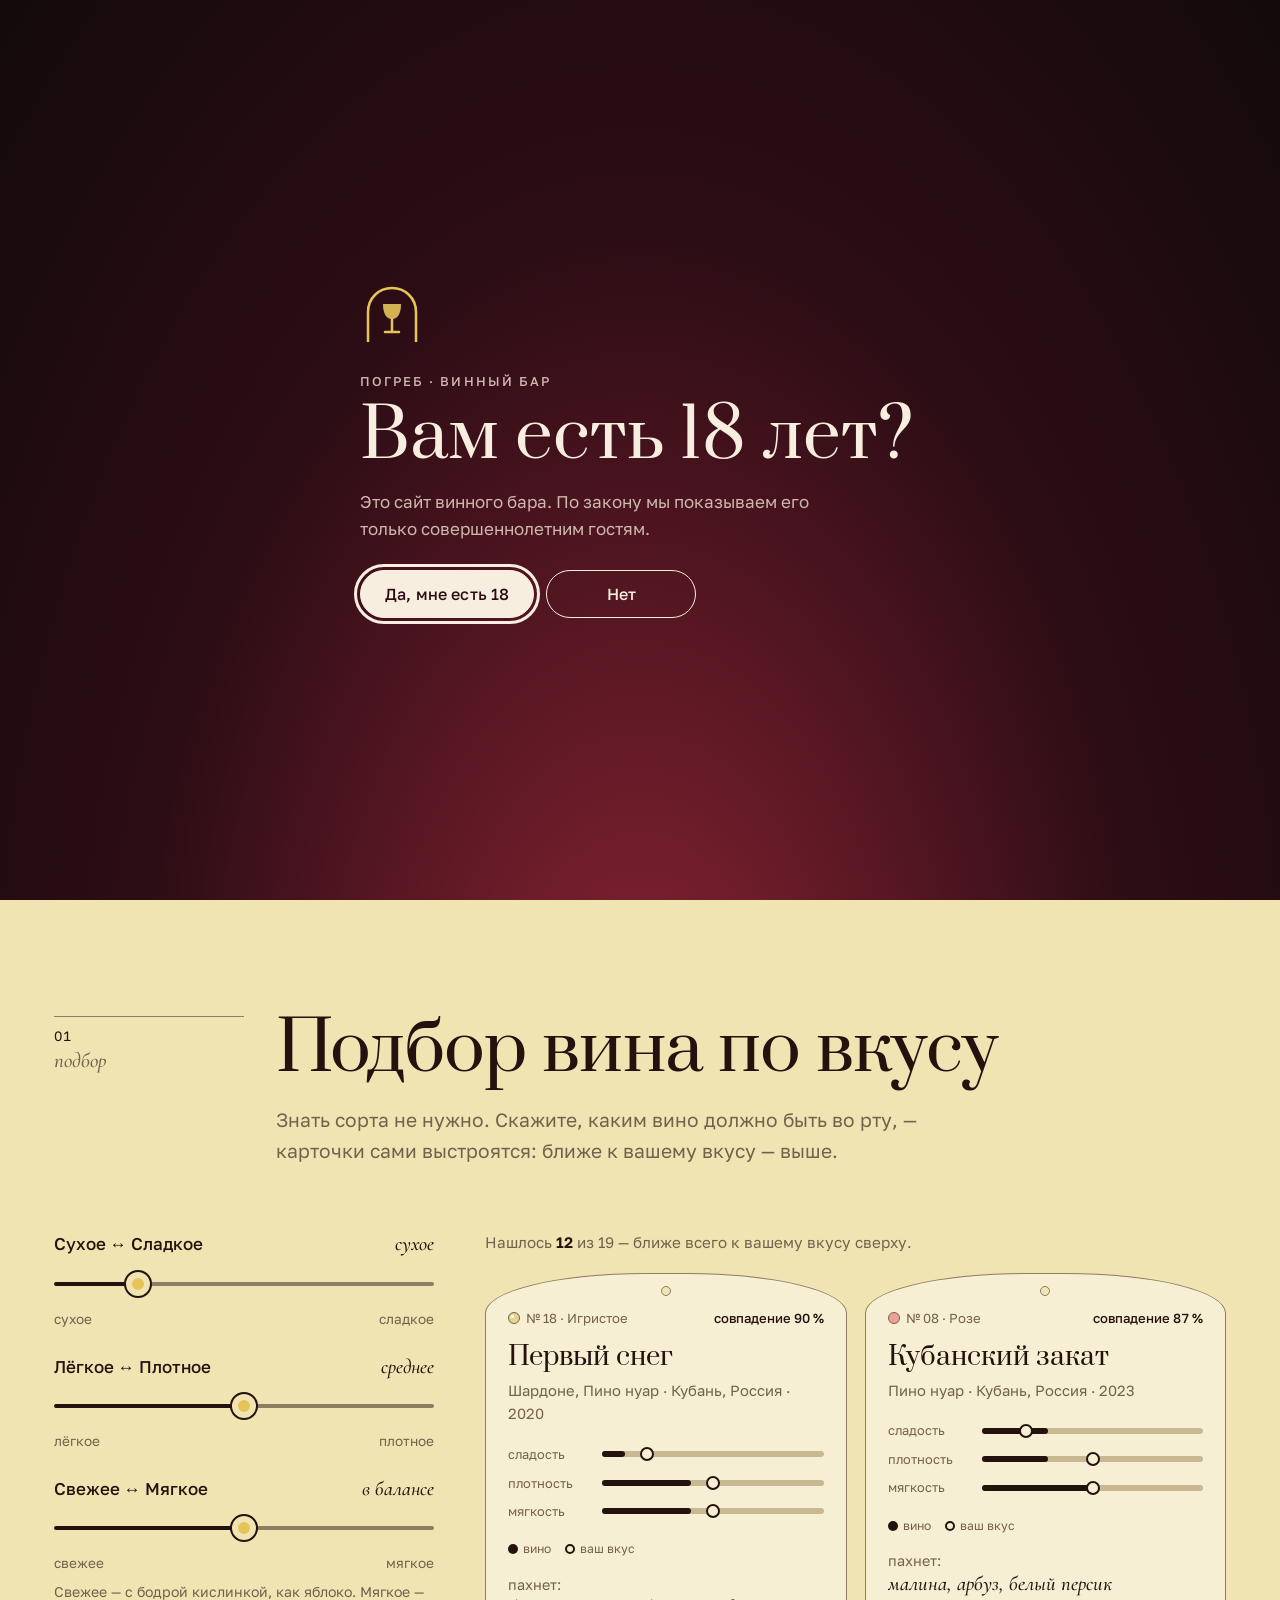
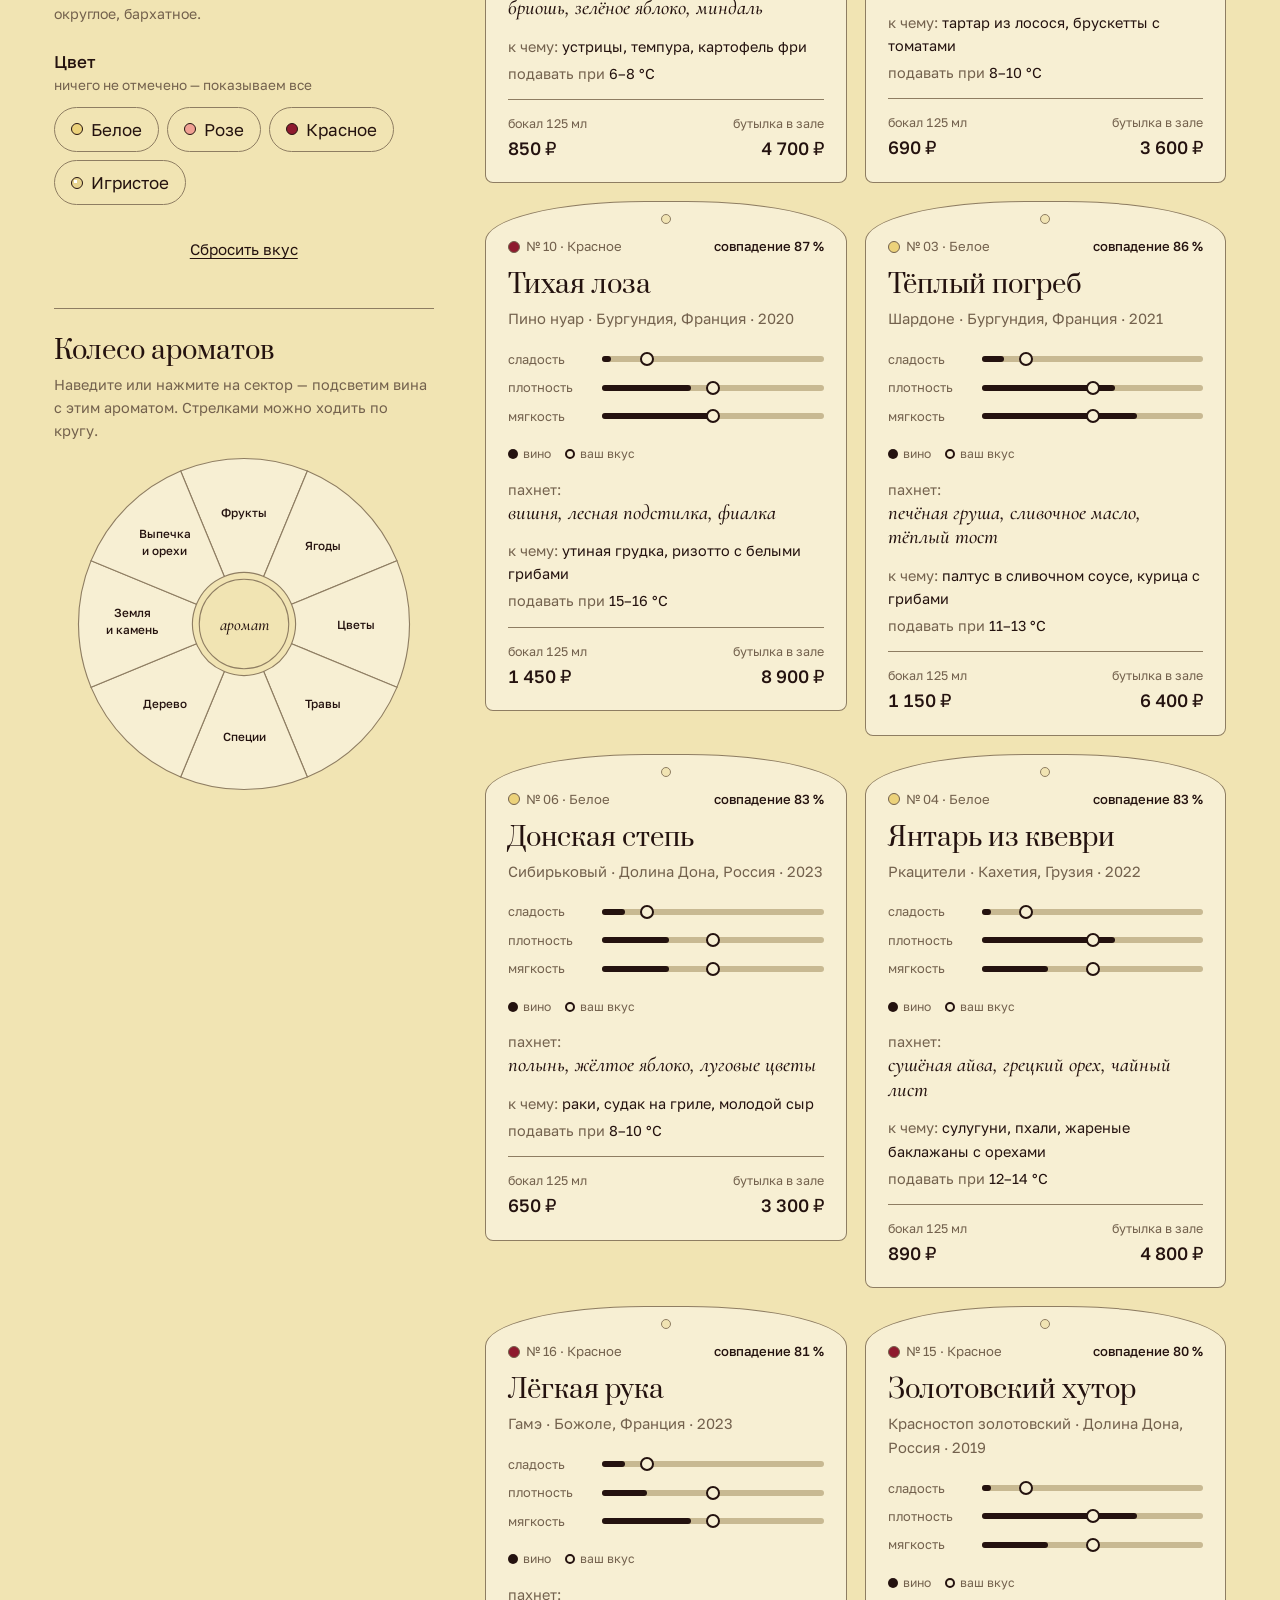
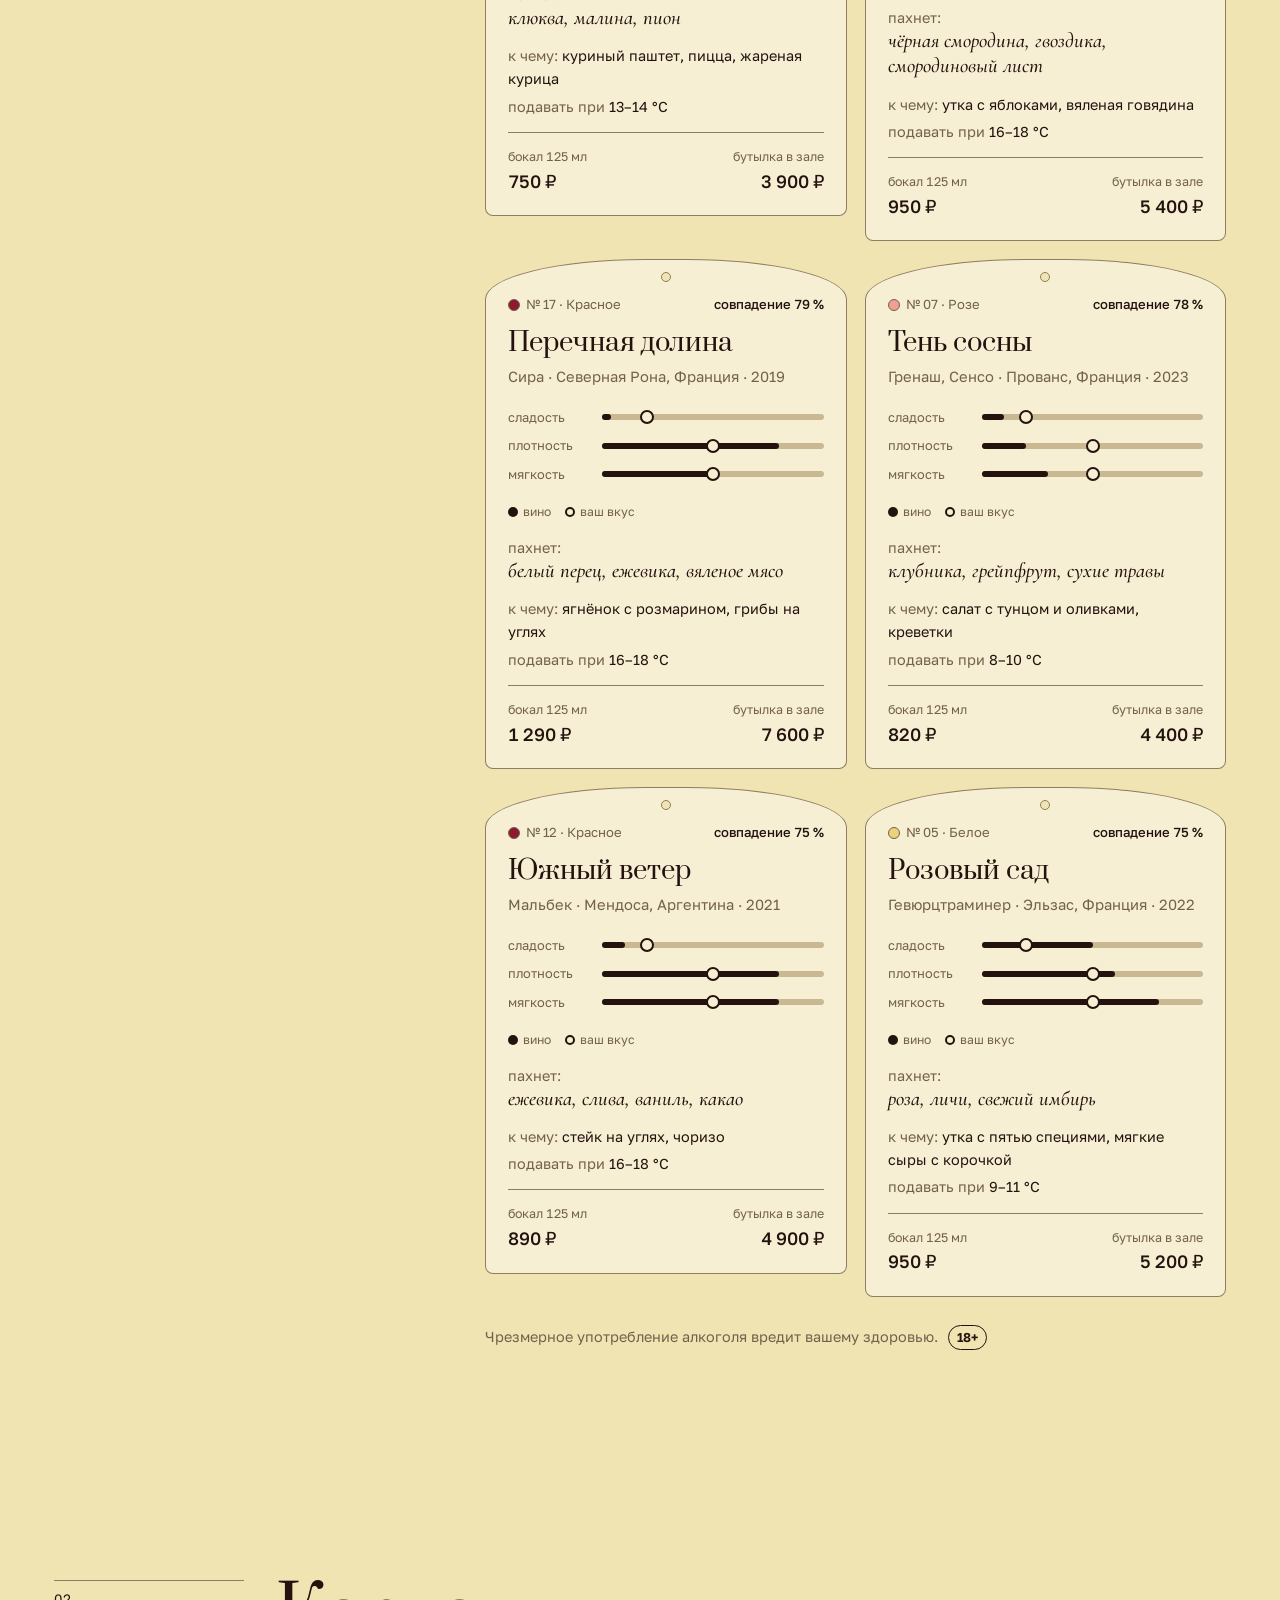
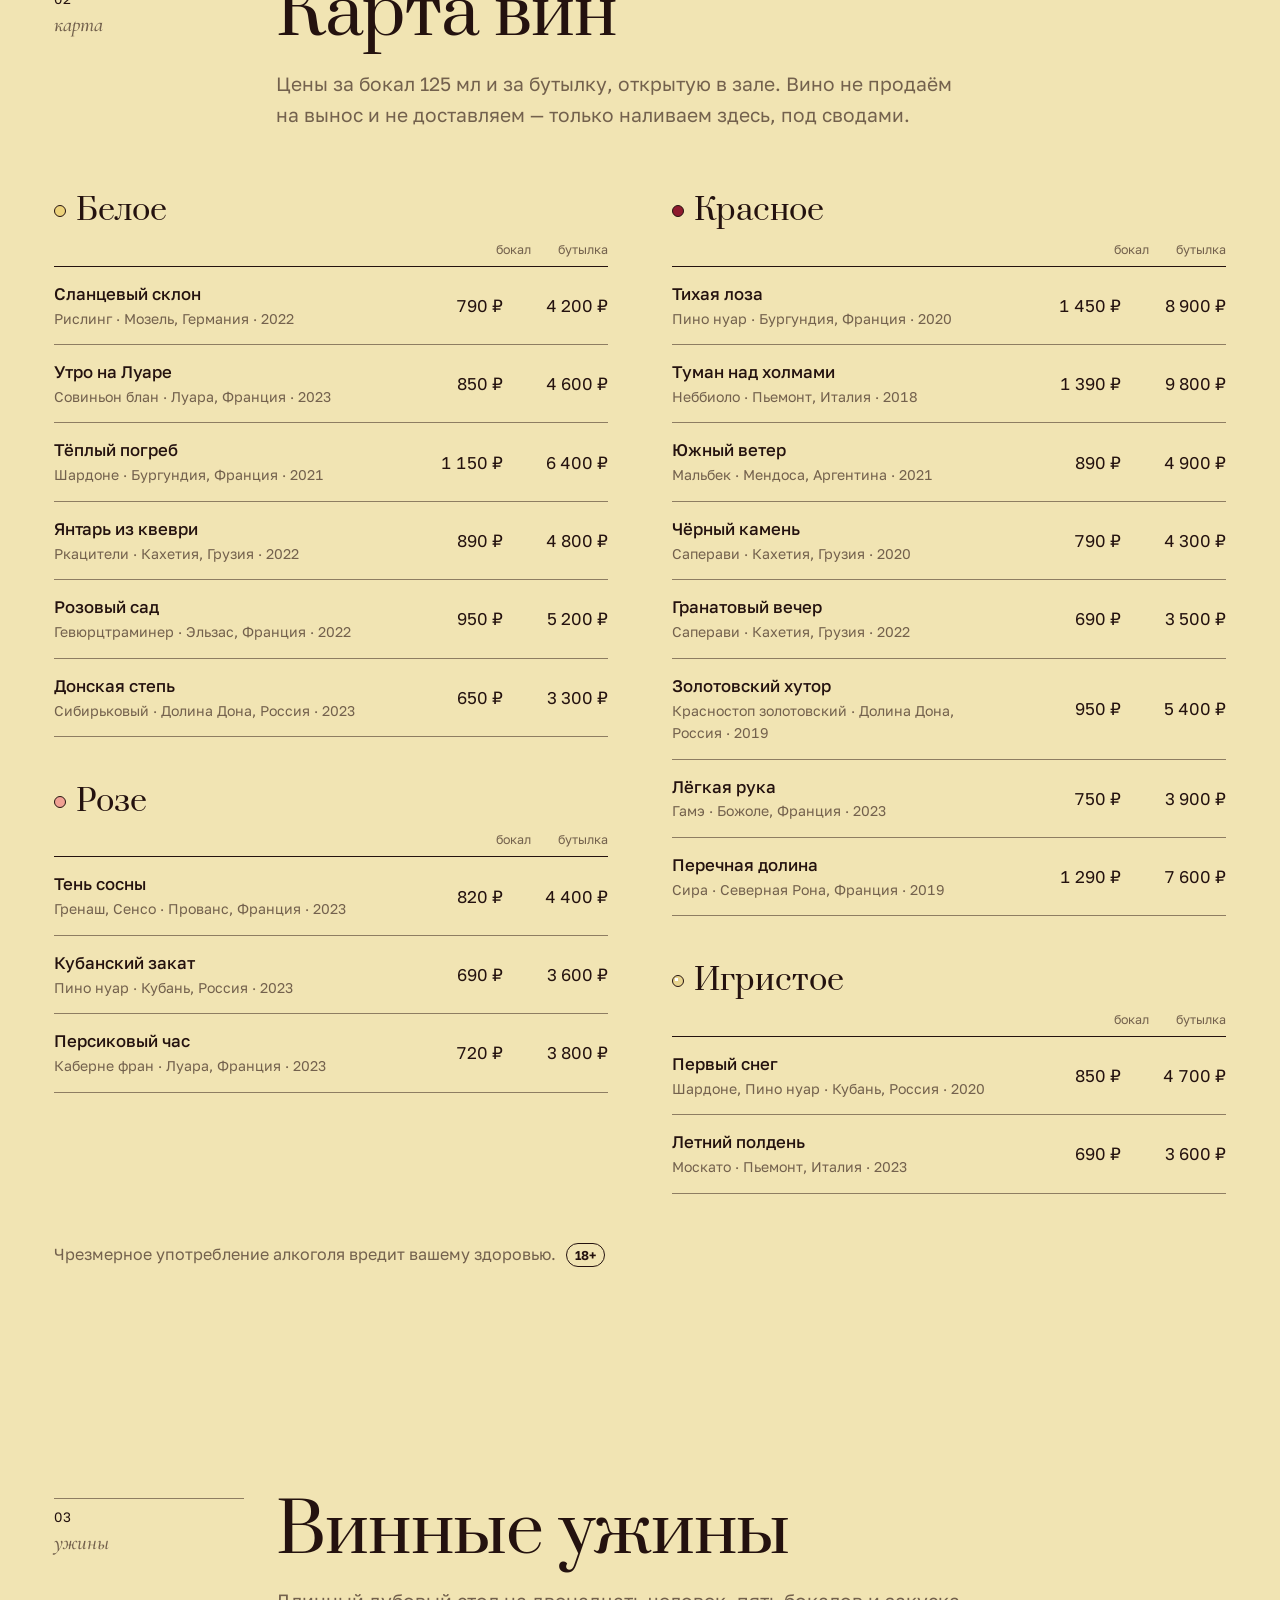
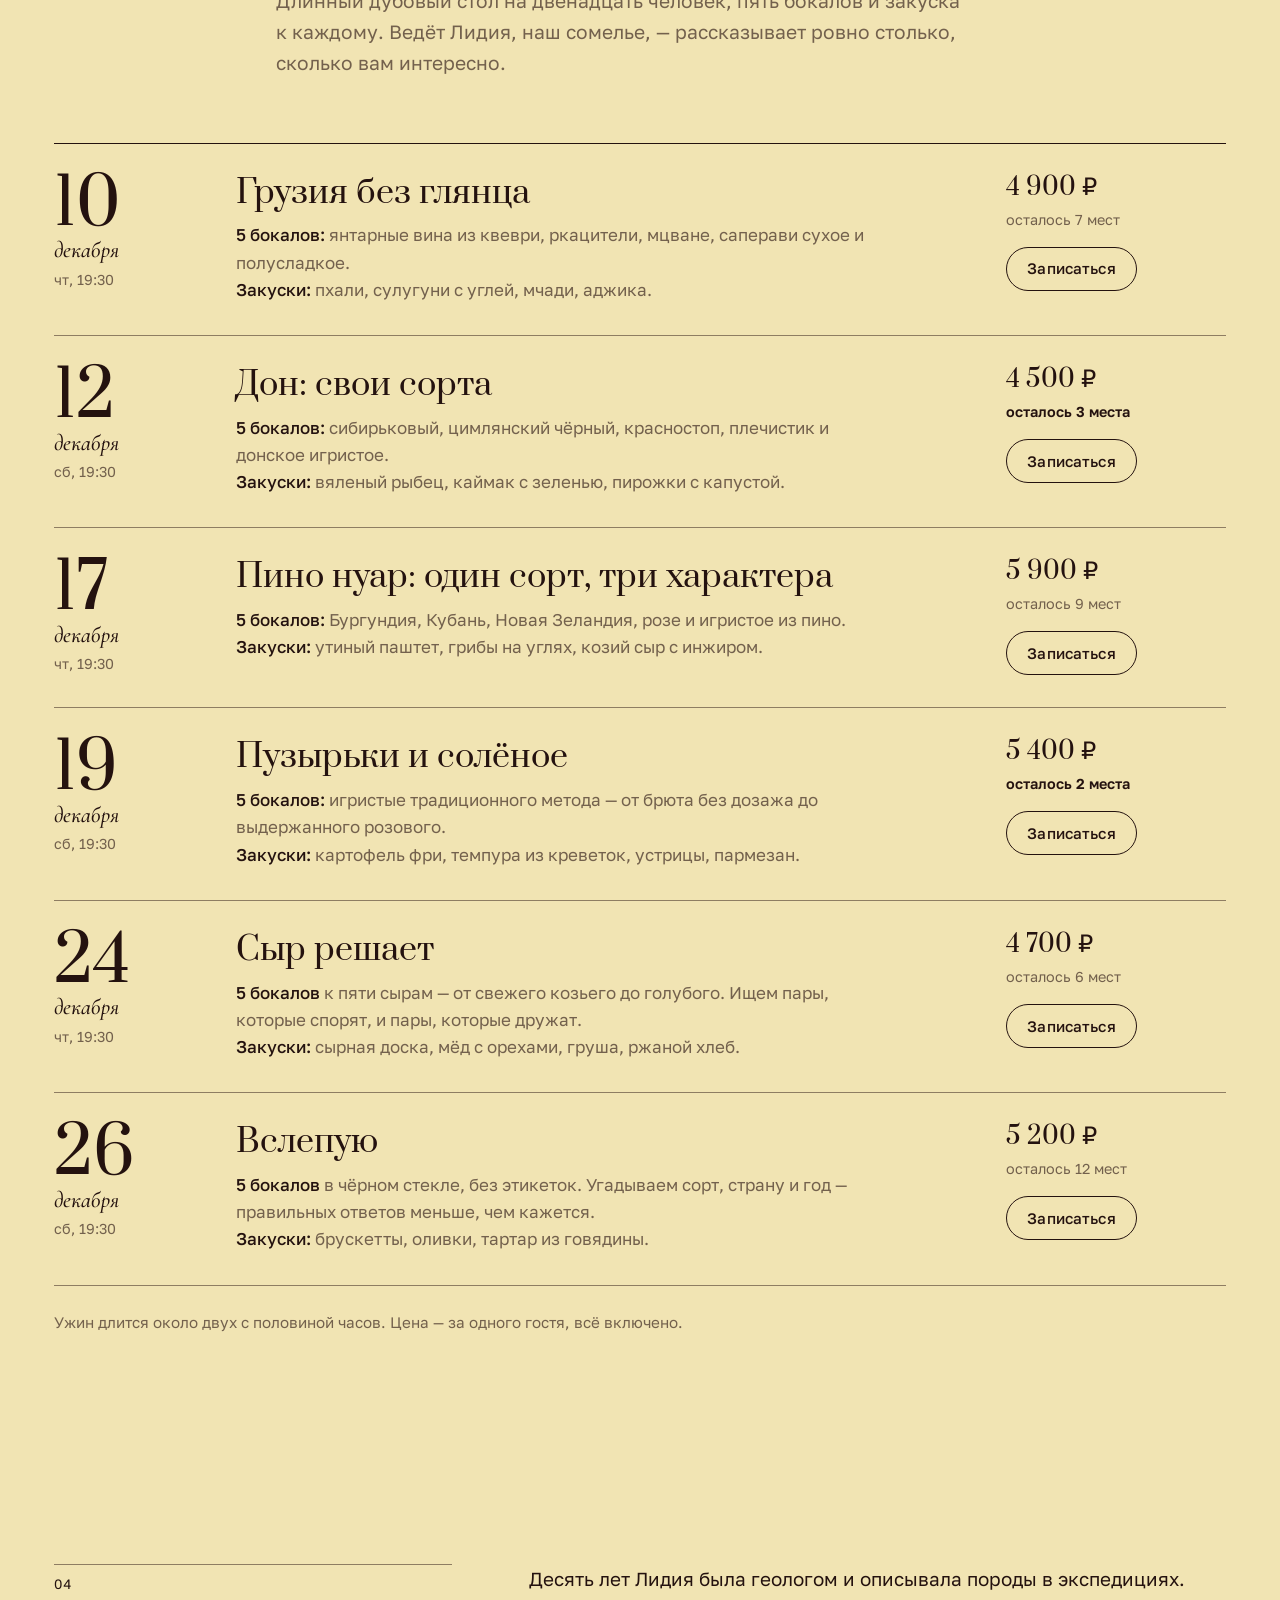
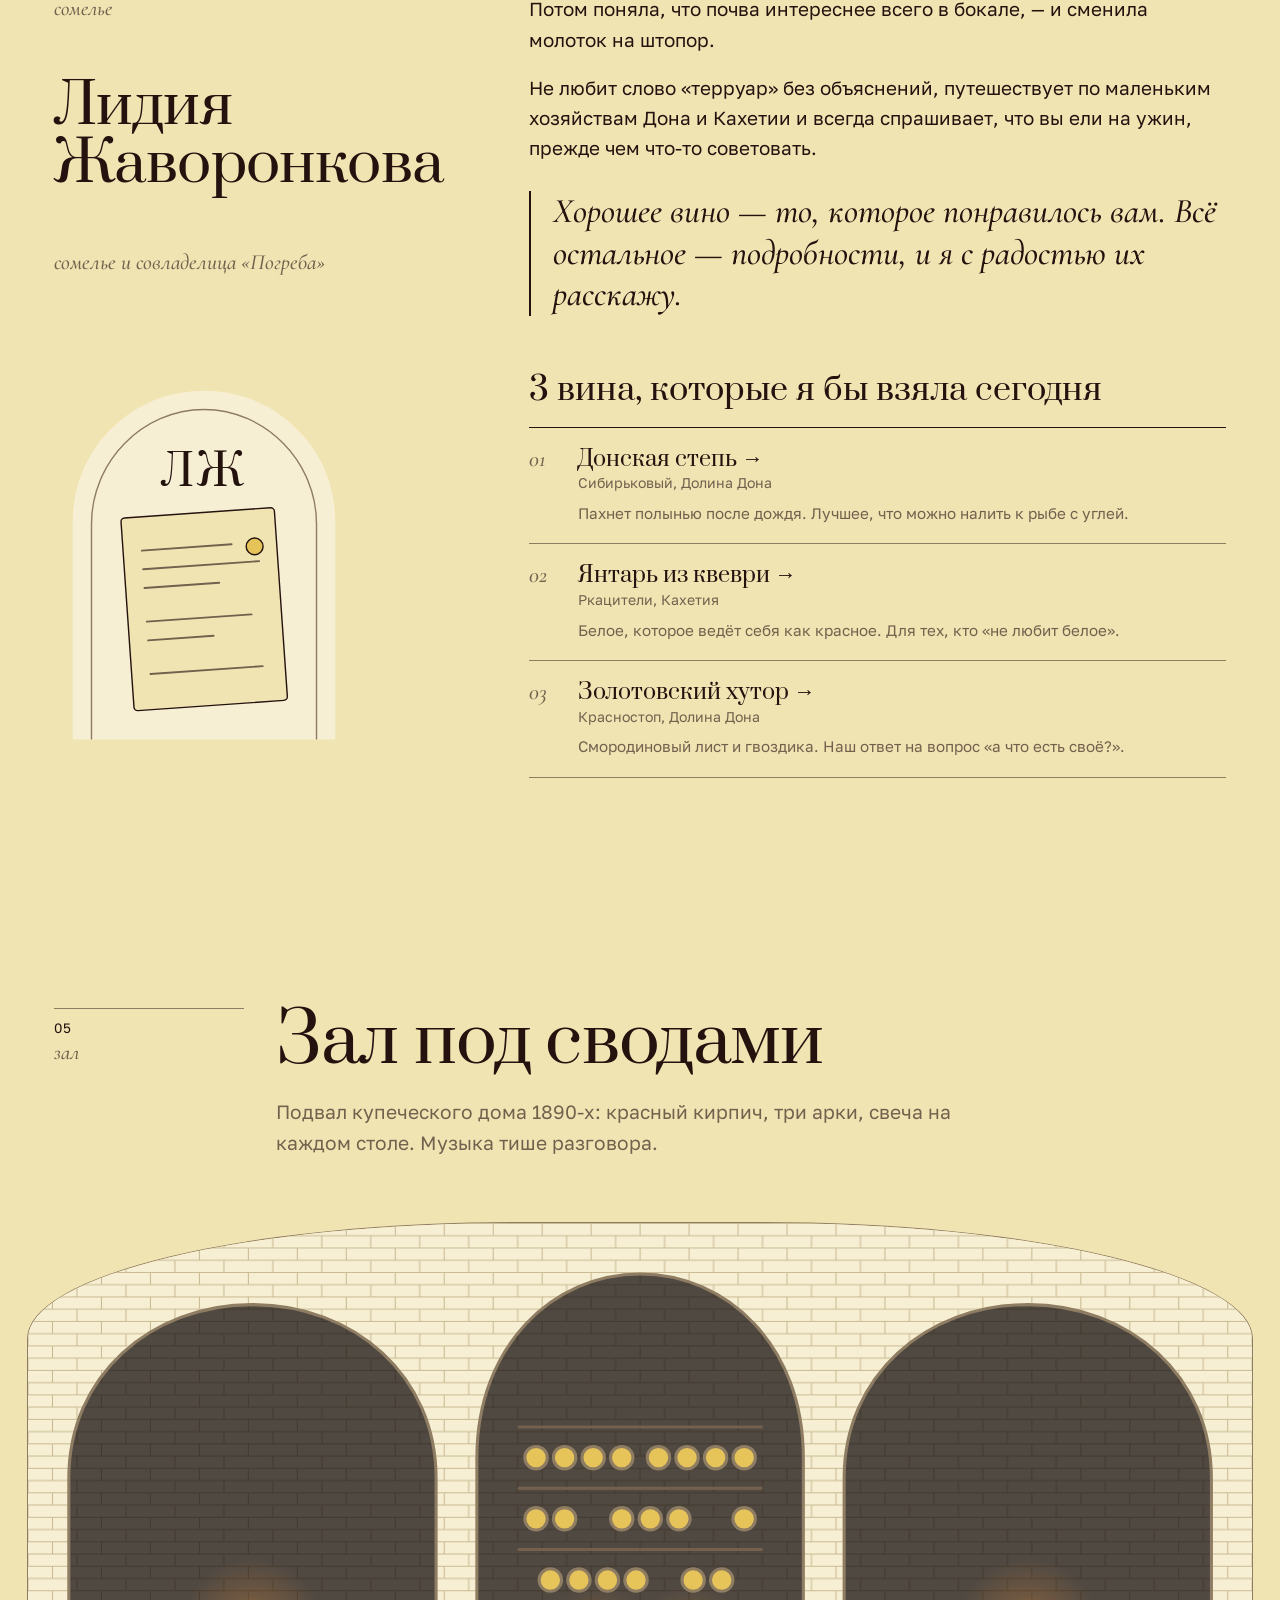
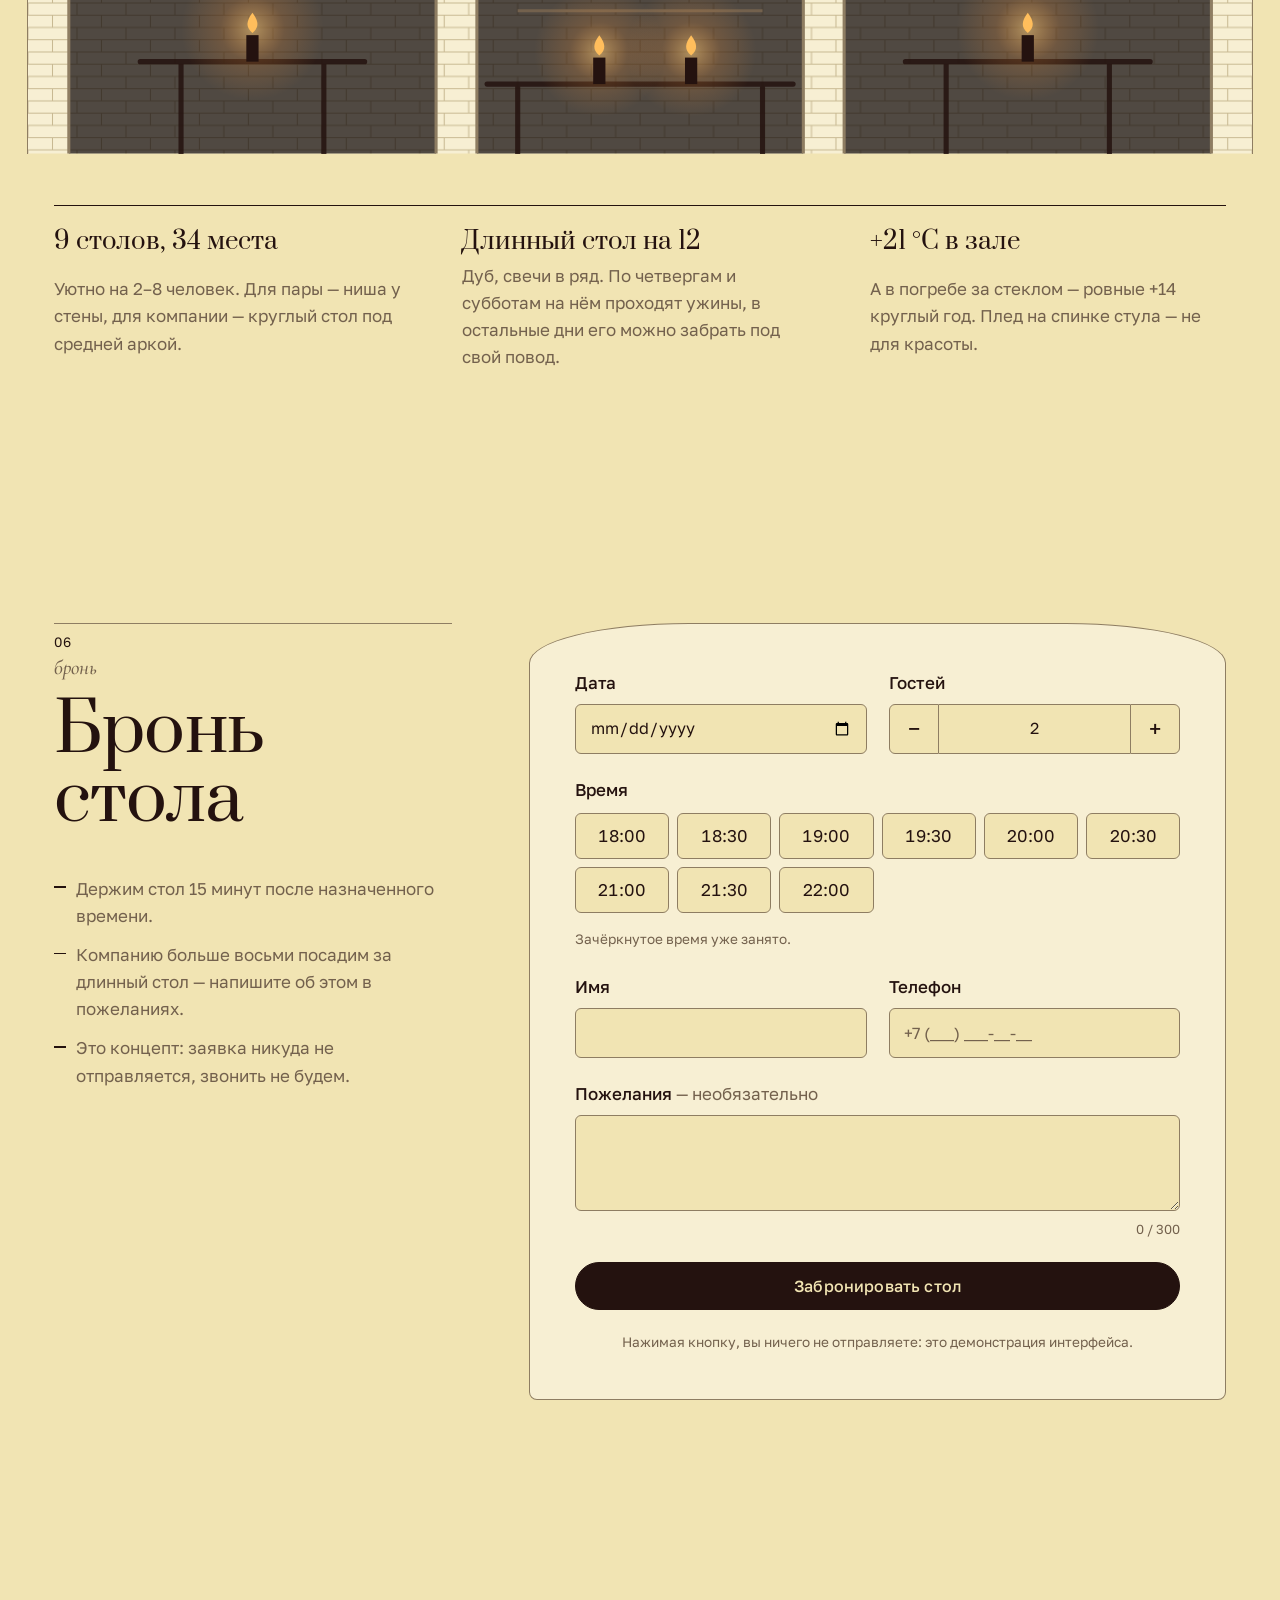
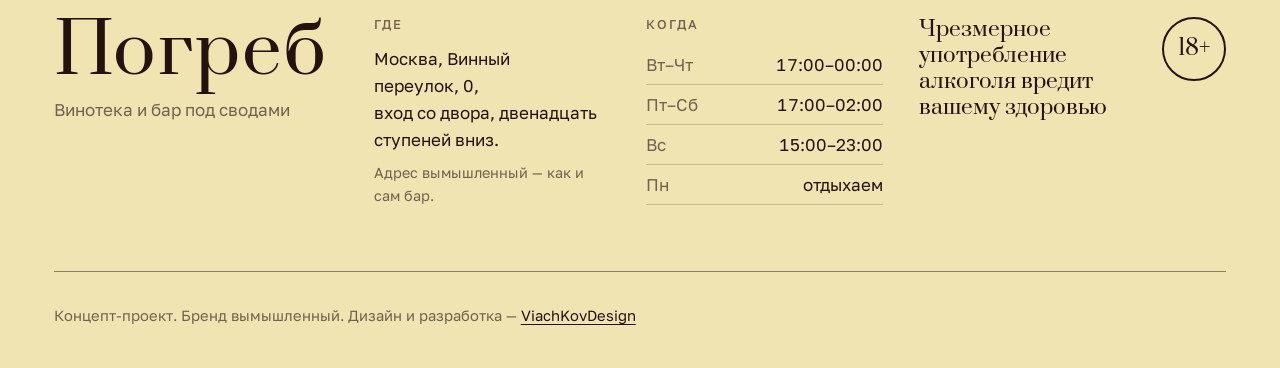
==== commit db51f0d6: "Круг проверки 1: исправлены заголовок, шкалы вкуса, скрытые блоки, карта вин в две колонки, клики по" ====
--- a/index.html
+++ b/index.html
@@ -99,7 +99,7 @@
     <div class="hero__grid wrap">
       <div class="hero__text">
         <p class="eyebrow">Винотека и бар&nbsp;· подвал 1890-х&nbsp;· Москва</p>
-        <h1 class="hero__title" id="hero-title">Вино под ваш вкус, аВино под ваш вкус, а&nbsp;не&nbsp;под&nbsp;этикеткуnbsp;не под этикетку</h1>
+        <h1 class="hero__title" id="hero-title">Вино под ваш вкус, а&nbsp;не под этикетку</h1>
         <p class="hero__lead">Девятнадцать вин по бокалам в сводчатом подвале, на шесть метров ниже улицы. Вы двигаете три ползунка — мы показываем, что налить. Без лекций, если вы их не просите.</p>
         <div class="hero__actions">
           <a class="btn btn--solid" href="#pick">Подобрать вино</a>
@@ -549,7 +549,7 @@
     </div>
     <div>
       <h2 class="footer__h">Где</h2>
-      <p>Москва, Винный переулок, 0,<br>вход со двора, двенадцать ступеней вниз.</p>
+      <p>Москва, Винный переулок,&nbsp;0,<br>вход со двора, двенадцать ступеней вниз.</p>
       <p class="footer__muted">Адрес вымышленный — как и сам бар.</p>
     </div>
     <div>
--- a/css/style.css
+++ b/css/style.css
@@ -294,7 +294,9 @@
 .wheel__sector:focus-visible path { stroke: var(--ink); stroke-width: 3; }
 .wheel__hub { fill: var(--bg); stroke: var(--line-strong); }
 .wheel__hub-text { fill: var(--ink); font: italic 500 15px/1 var(--f-accent); }
-.wheel__status { margin-top: 12px; min-height: 3.2em; font-size: .95rem; }
+.wheel__status { margin-top: 12px; font-size: .95rem; }
+.wheel__status:empty { display: none; }
+@media (max-width: 719px) { .wheel__svg { max-width: 290px; } .wheel { margin-top: 28px; } }
 .wheel__status a { white-space: nowrap; }
 .wheel__clear { min-height: 44px; }
 
@@ -321,7 +323,7 @@
 .card__meta { font-size: .92rem; color: var(--muted); margin-top: -6px; }
 .bars { display: grid; gap: 8px; padding-block: 4px; }
 .bar { display: grid; grid-template-columns: 6.6em 1fr; align-items: center; gap: 10px; font-size: .8rem; color: var(--muted); }
-.bar__track { position: relative; height: 6px; border-radius: 6px; background: var(--line); }
+.bar__track { display: block; position: relative; height: 6px; border-radius: 6px; background: var(--line); }
 .bar__fill { position: absolute; left: 0; top: 0; bottom: 0; border-radius: 6px; background: var(--ink); }
 .bar__you { position: absolute; top: 50%; width: 14px; height: 14px; margin: -7px 0 0 -7px; border-radius: 50%; border: 2px solid var(--ink); background: var(--surface); transition: left .35s var(--ease); }
 .bars__legend { display: flex; gap: 14px; font-size: .76rem; color: var(--muted); }
@@ -350,8 +352,10 @@
 .empty__text { color: var(--muted); max-width: 40ch; }
 
 /* ---------- Карта вин ---------- */
-.winelist__cols { display: grid; gap: 48px clamp(32px, 5vw, 96px); }
-@media (min-width: 900px) { .winelist__cols { grid-template-columns: 1fr 1fr; } }
+.winelist__cols { column-gap: clamp(32px, 5vw, 96px); }
+.winelist__group { break-inside: avoid; margin-bottom: 48px; }
+.winelist__group:last-child { margin-bottom: 0; }
+@media (min-width: 900px) { .winelist__cols { columns: 2; } }
 .winelist__h { display: flex; align-items: center; gap: 10px; font: 400 1.9rem/1.1 var(--f-display); padding-bottom: 12px; }
 .winelist__legend { display: flex; justify-content: flex-end; gap: 0; font-size: .78rem; color: var(--muted); border-bottom: 1.5px solid var(--ink); padding-bottom: 6px; }
 .winelist__legend span { width: 6.2em; text-align: right; }
@@ -361,6 +365,10 @@
 .wl__price { text-align: right; align-self: center; white-space: nowrap; }
 .wl__price:nth-of-type(3) { grid-area: glass; }
 .wl__price:nth-of-type(4) { grid-area: bottle; }
+@media (max-width: 600px) {
+  .wl { grid-template-areas: "name glass bottle" "meta meta meta"; row-gap: 2px; }
+  .wl__name { align-self: center; }
+}
 @media (max-width: 420px) {
   .wl { grid-template-columns: minmax(0, 1fr) 5.4em 5.8em; }
   .winelist__legend span:first-child { width: 5.4em; }
@@ -394,8 +402,9 @@
 
 /* ---------- Сомелье ---------- */
 .somm__grid { display: grid; gap: 40px; }
+.somm__grid .section-head__title { font-size: clamp(2.3rem, 1.3rem + 2.8vw, 4.2rem); }
 .somm__role { font: italic 500 1.35rem/1.2 var(--f-accent); color: var(--muted); }
-.somm__portrait { max-width: 300px; }
+.somm__portrait { max-width: clamp(200px, 50vw, 300px); }
 .somm__portrait svg { width: 100%; height: auto; }
 .somm__arch { fill: var(--surface); }
 .somm__arch-line { fill: none; stroke: var(--line-strong); stroke-width: 1.5; }
@@ -438,7 +447,7 @@
 .candle__glow { transform-box: fill-box; transform-origin: 50% 50%; animation: glow 3.1s ease-in-out infinite; animation-delay: var(--d); }
 @keyframes flame { 0%, 100% { transform: scale(1, 1) skewX(0); } 25% { transform: scale(.92, 1.08) skewX(3deg); } 50% { transform: scale(1.05, .94) skewX(-2deg); } 75% { transform: scale(.96, 1.04) skewX(1deg); } }
 @keyframes glow { 0%, 100% { opacity: 1; transform: scale(1); } 40% { opacity: .78; transform: scale(.94); } 70% { opacity: .92; transform: scale(1.04); } }
-.hall__facts { display: grid; gap: 0 clamp(24px, 4vw, 64px); border-top: 1.5px solid var(--ink); }
+.hall__facts { display: grid; gap: 0 clamp(24px, 4vw, 64px); border-top: 1.5px solid var(--ink); margin-top: clamp(32px, 4vw, 56px); }
 .hall__facts li { display: grid; gap: 6px; padding: 22px 0; border-bottom: 1px solid var(--line-strong); }
 .hall__facts b { font: 400 1.5rem/1.15 var(--f-display); }
 .hall__facts span { color: var(--muted); }
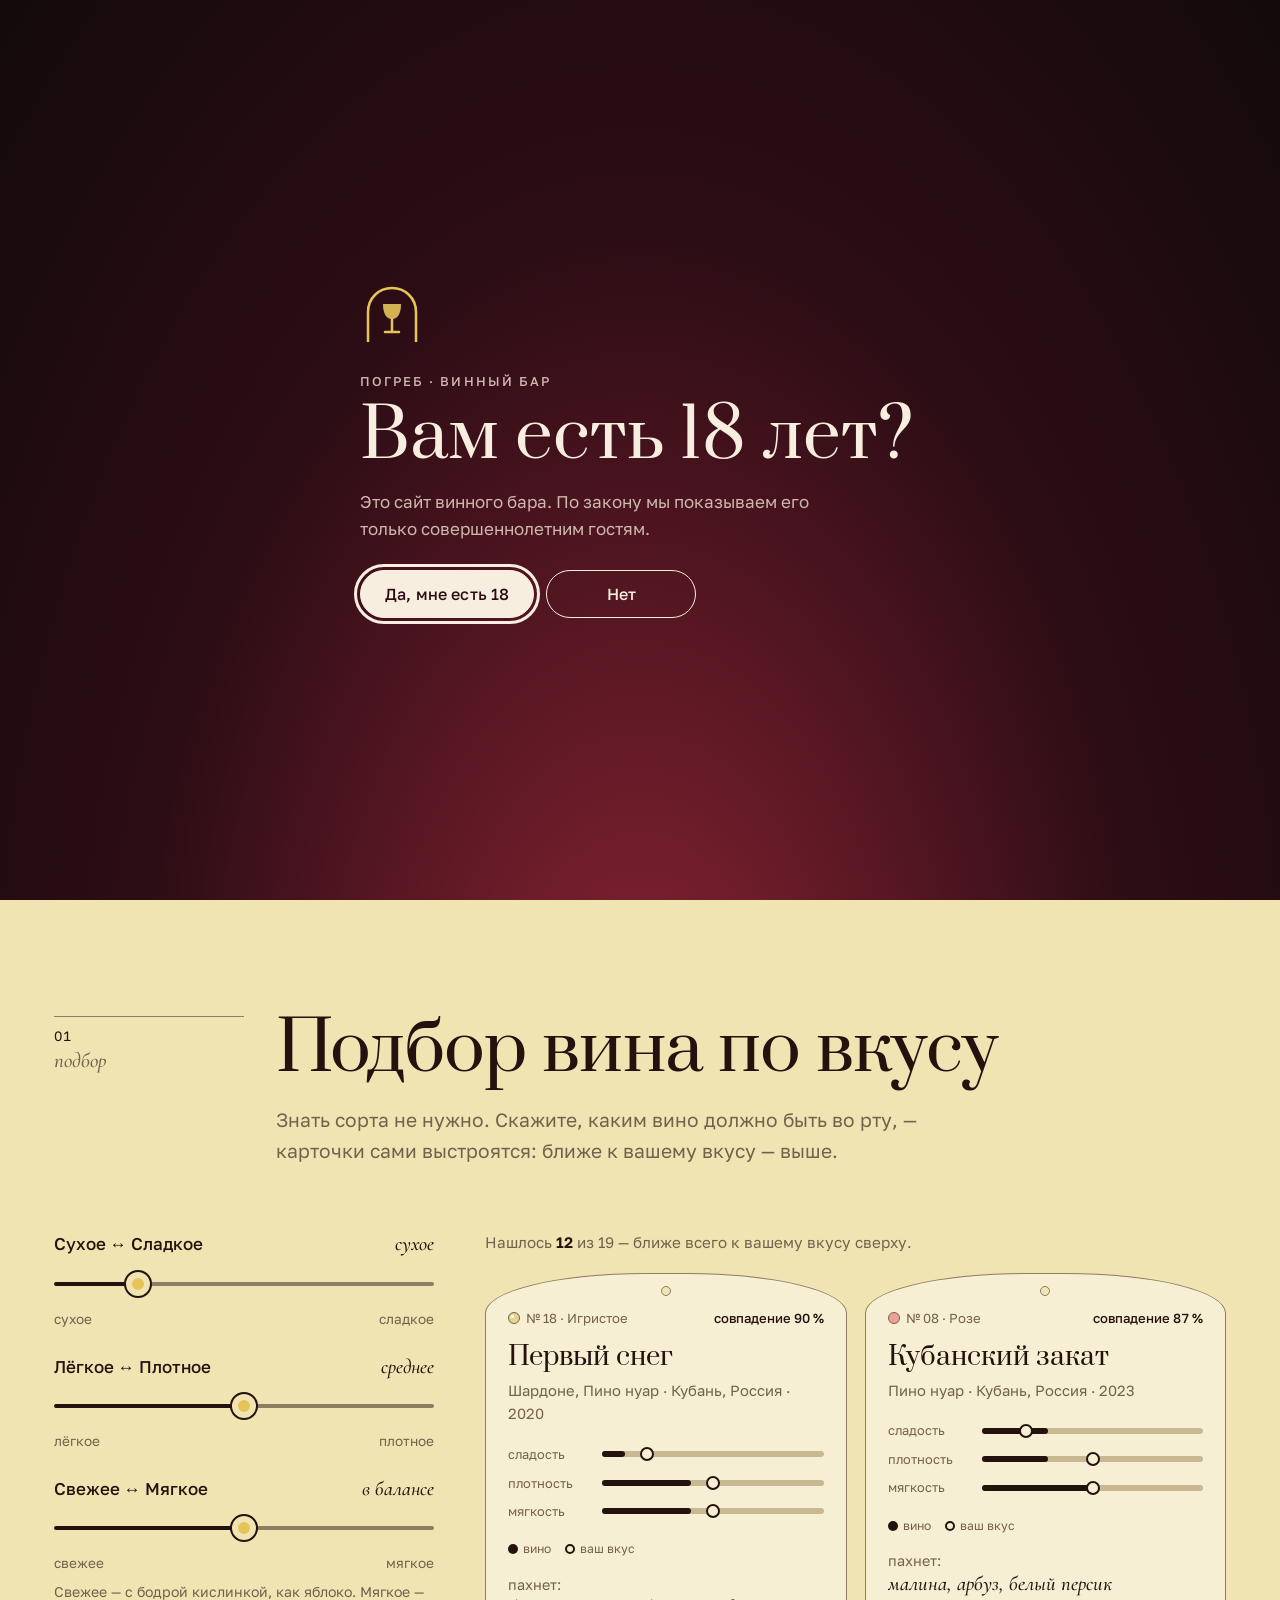
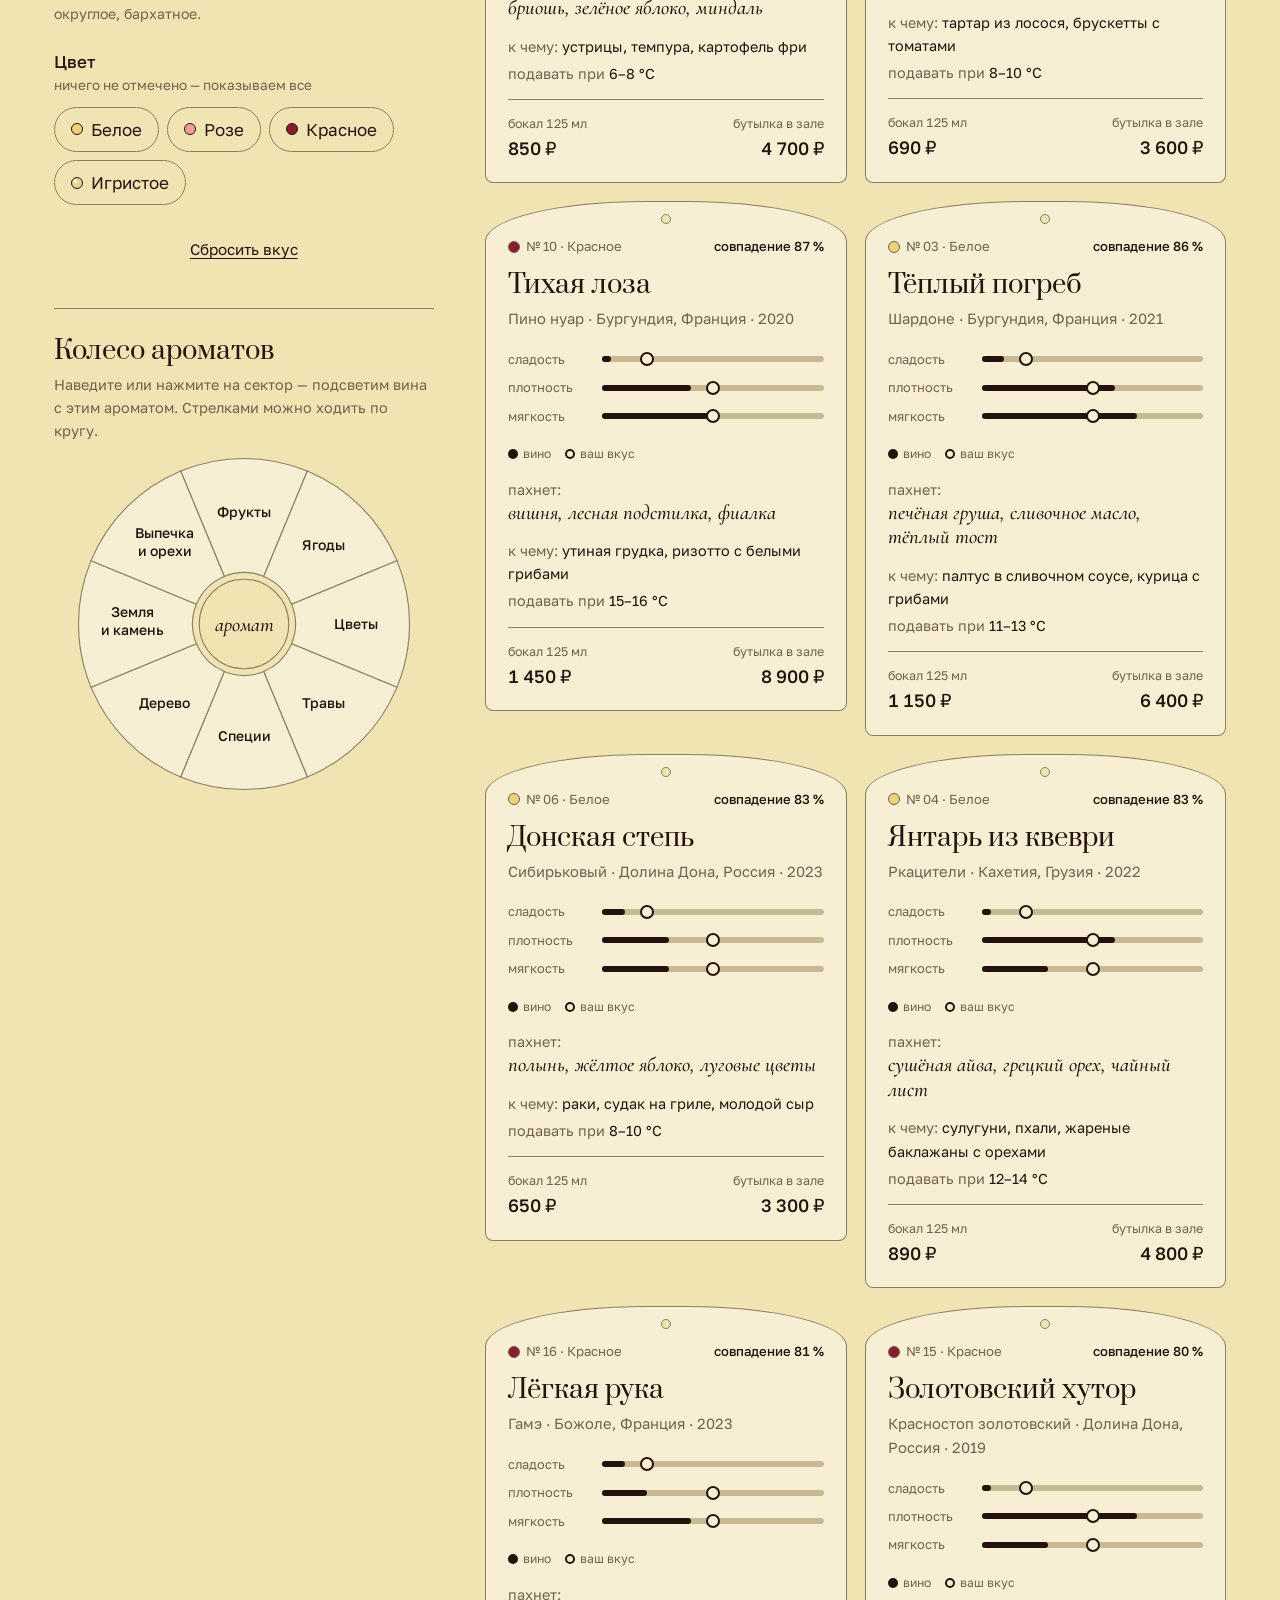
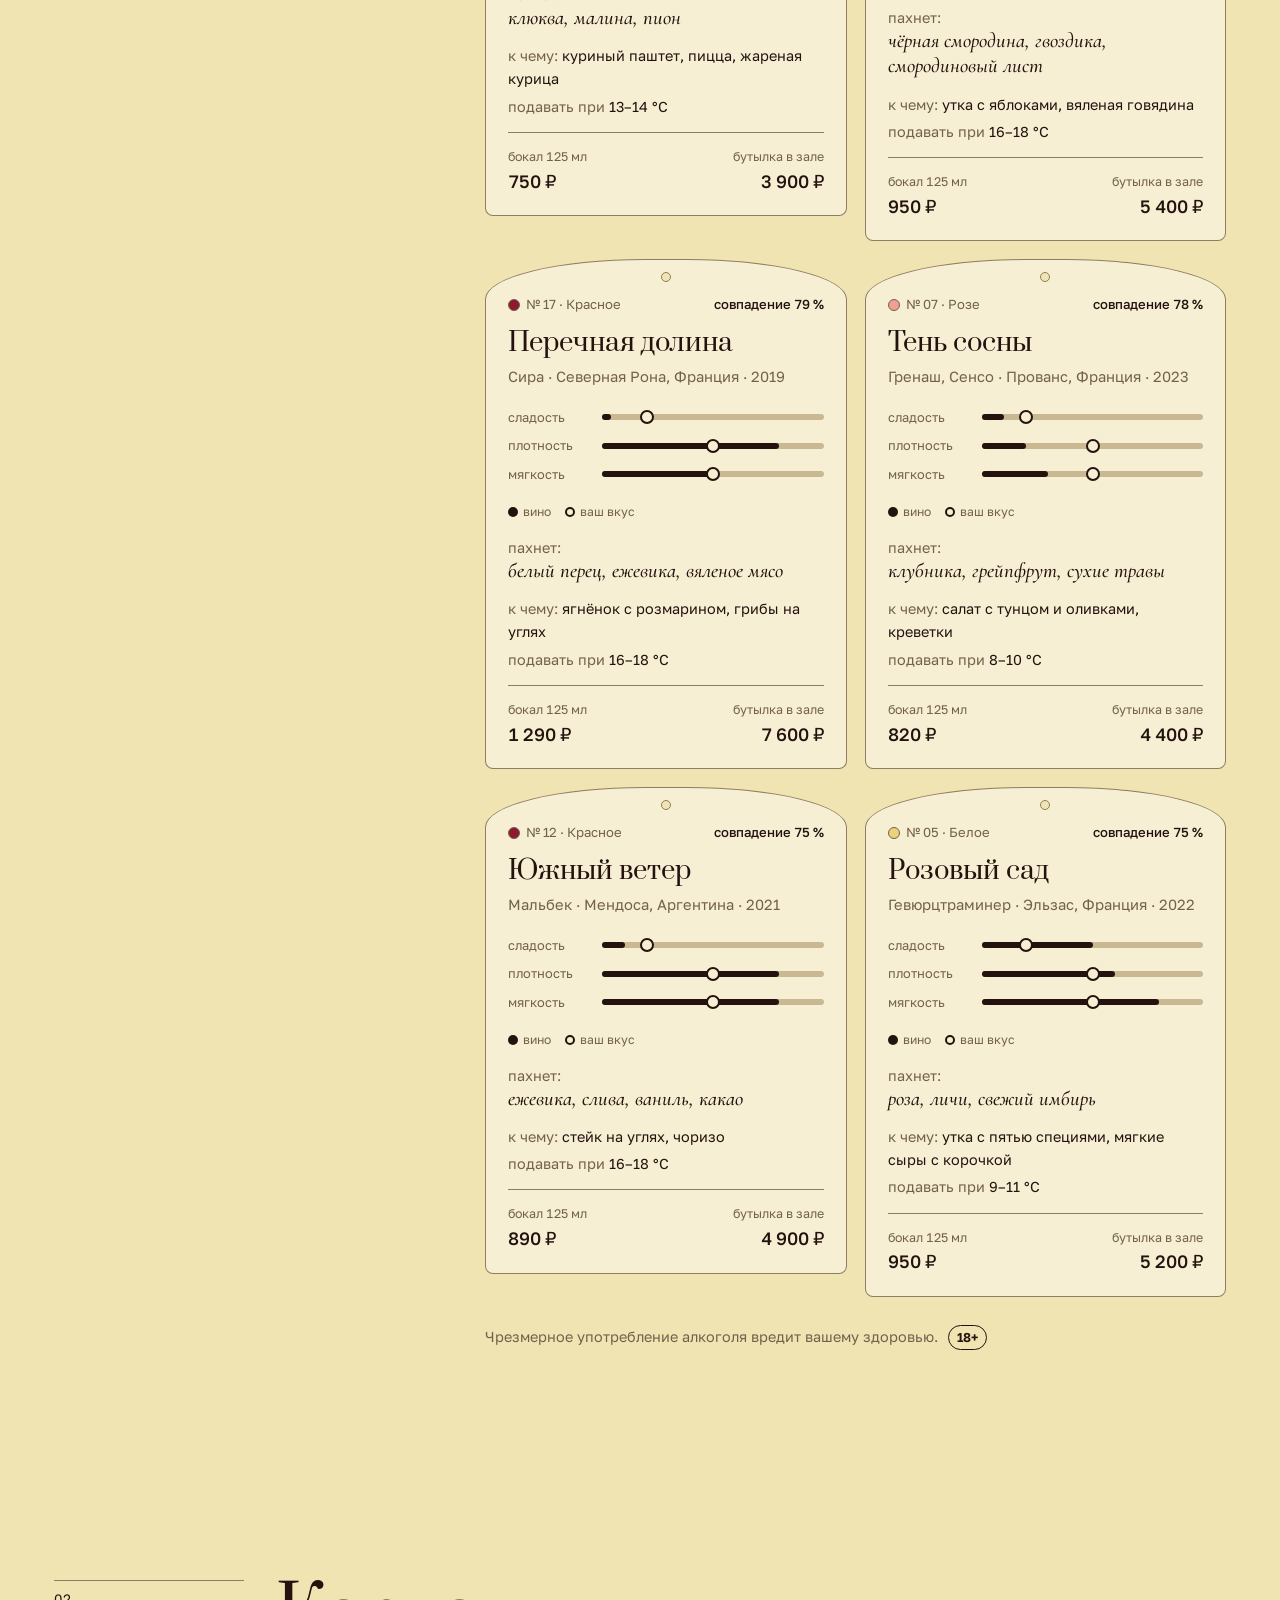
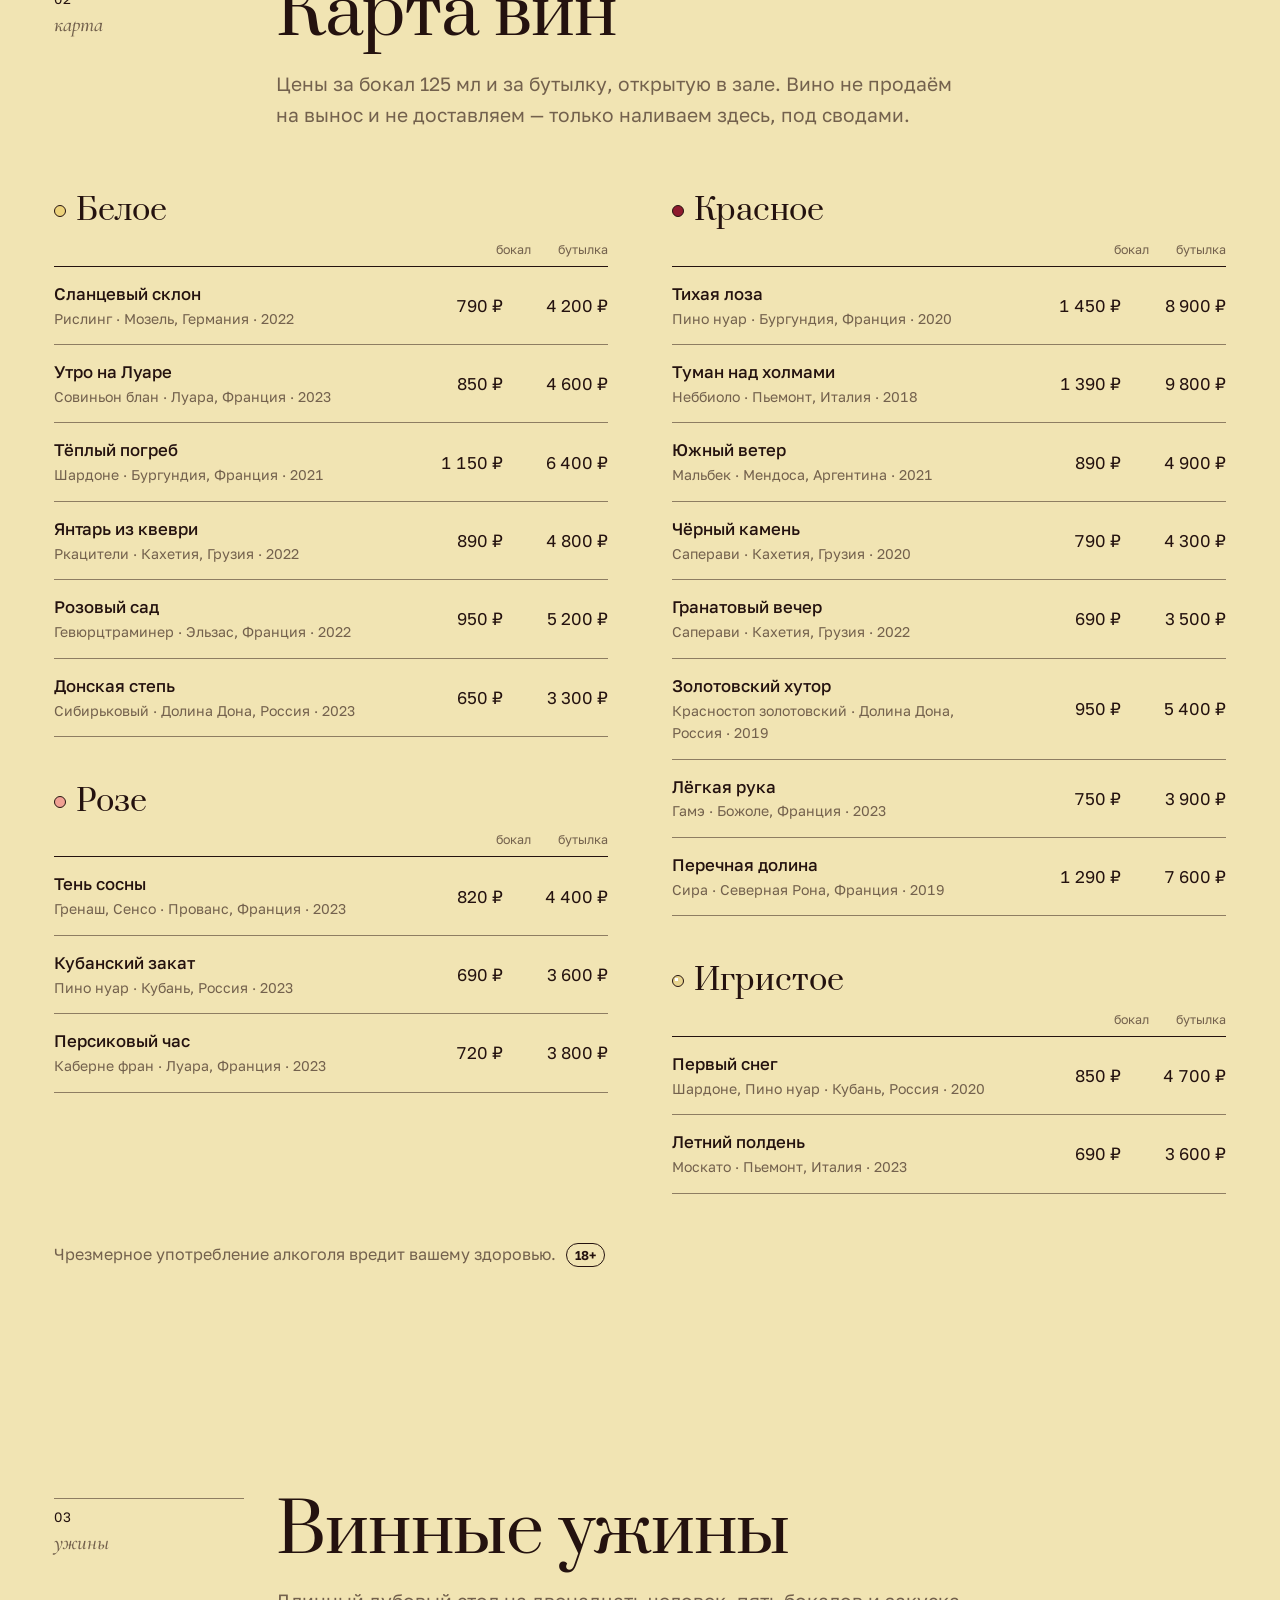
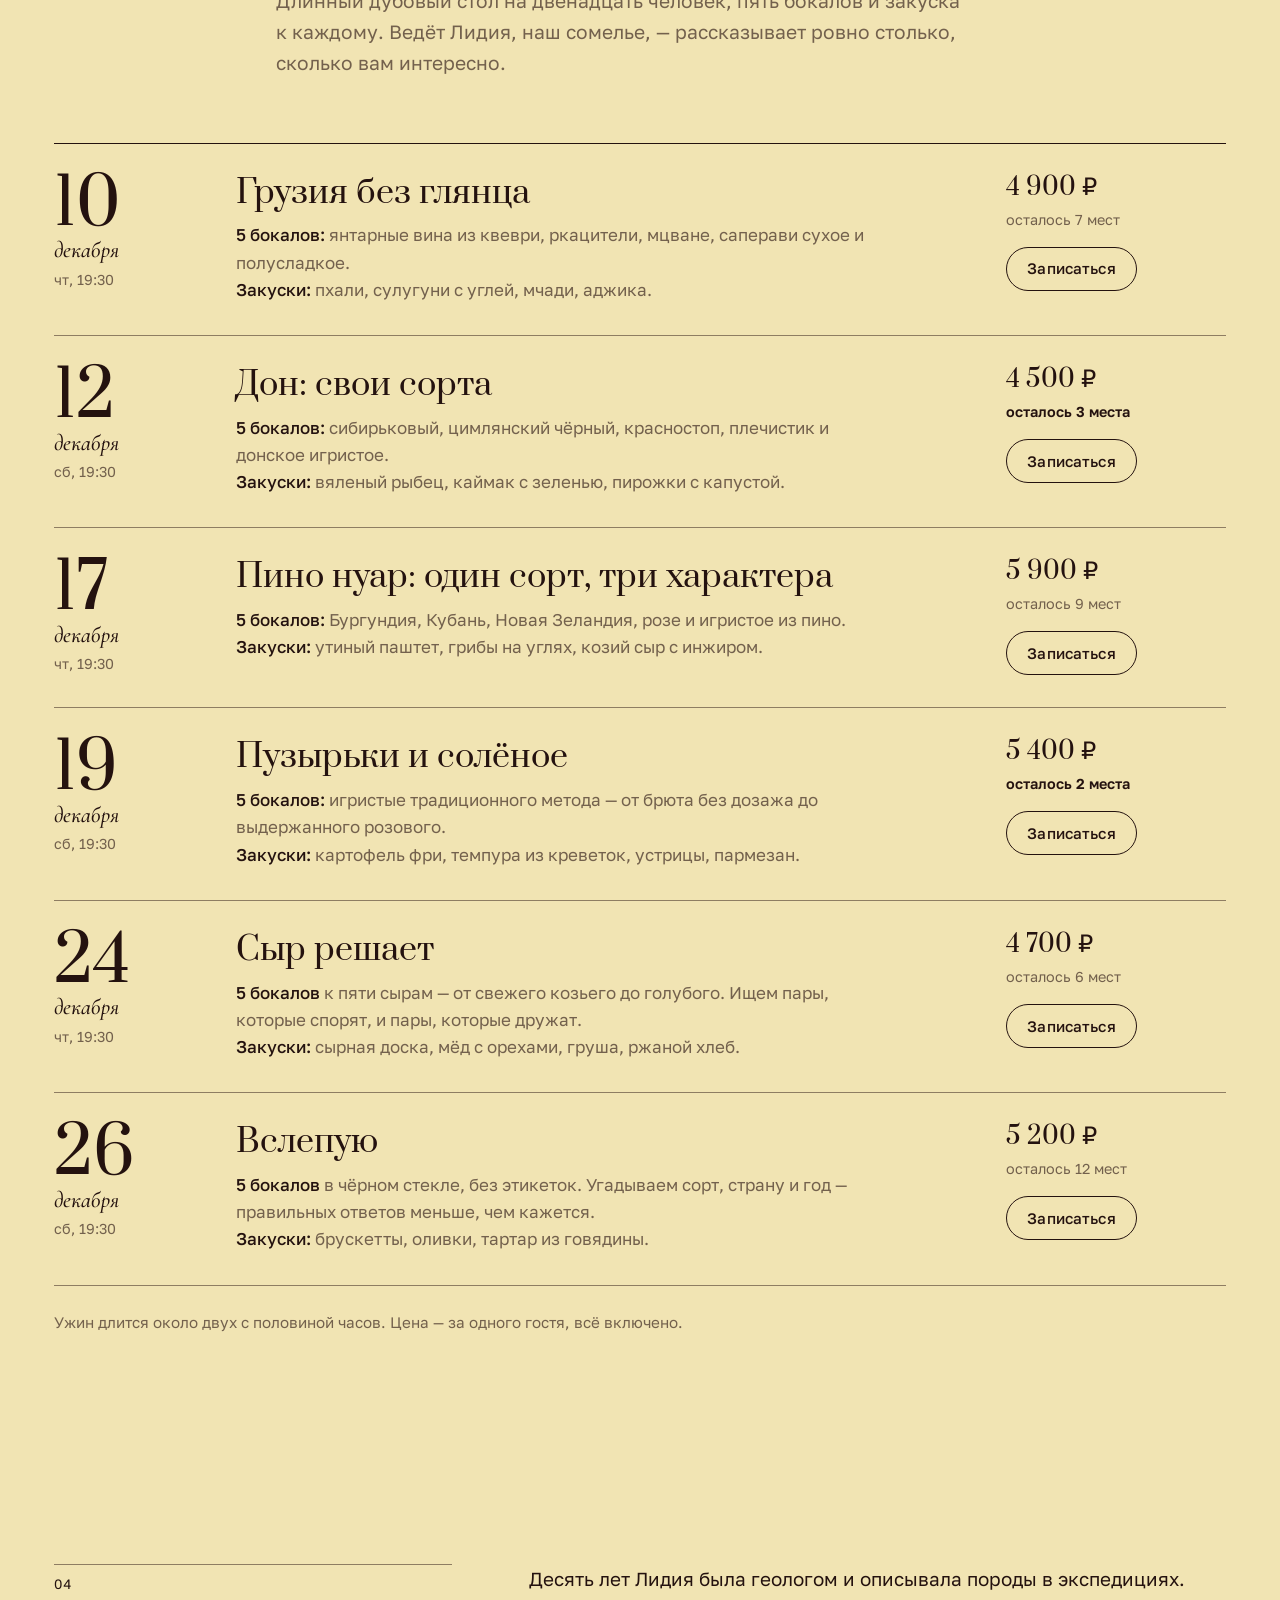
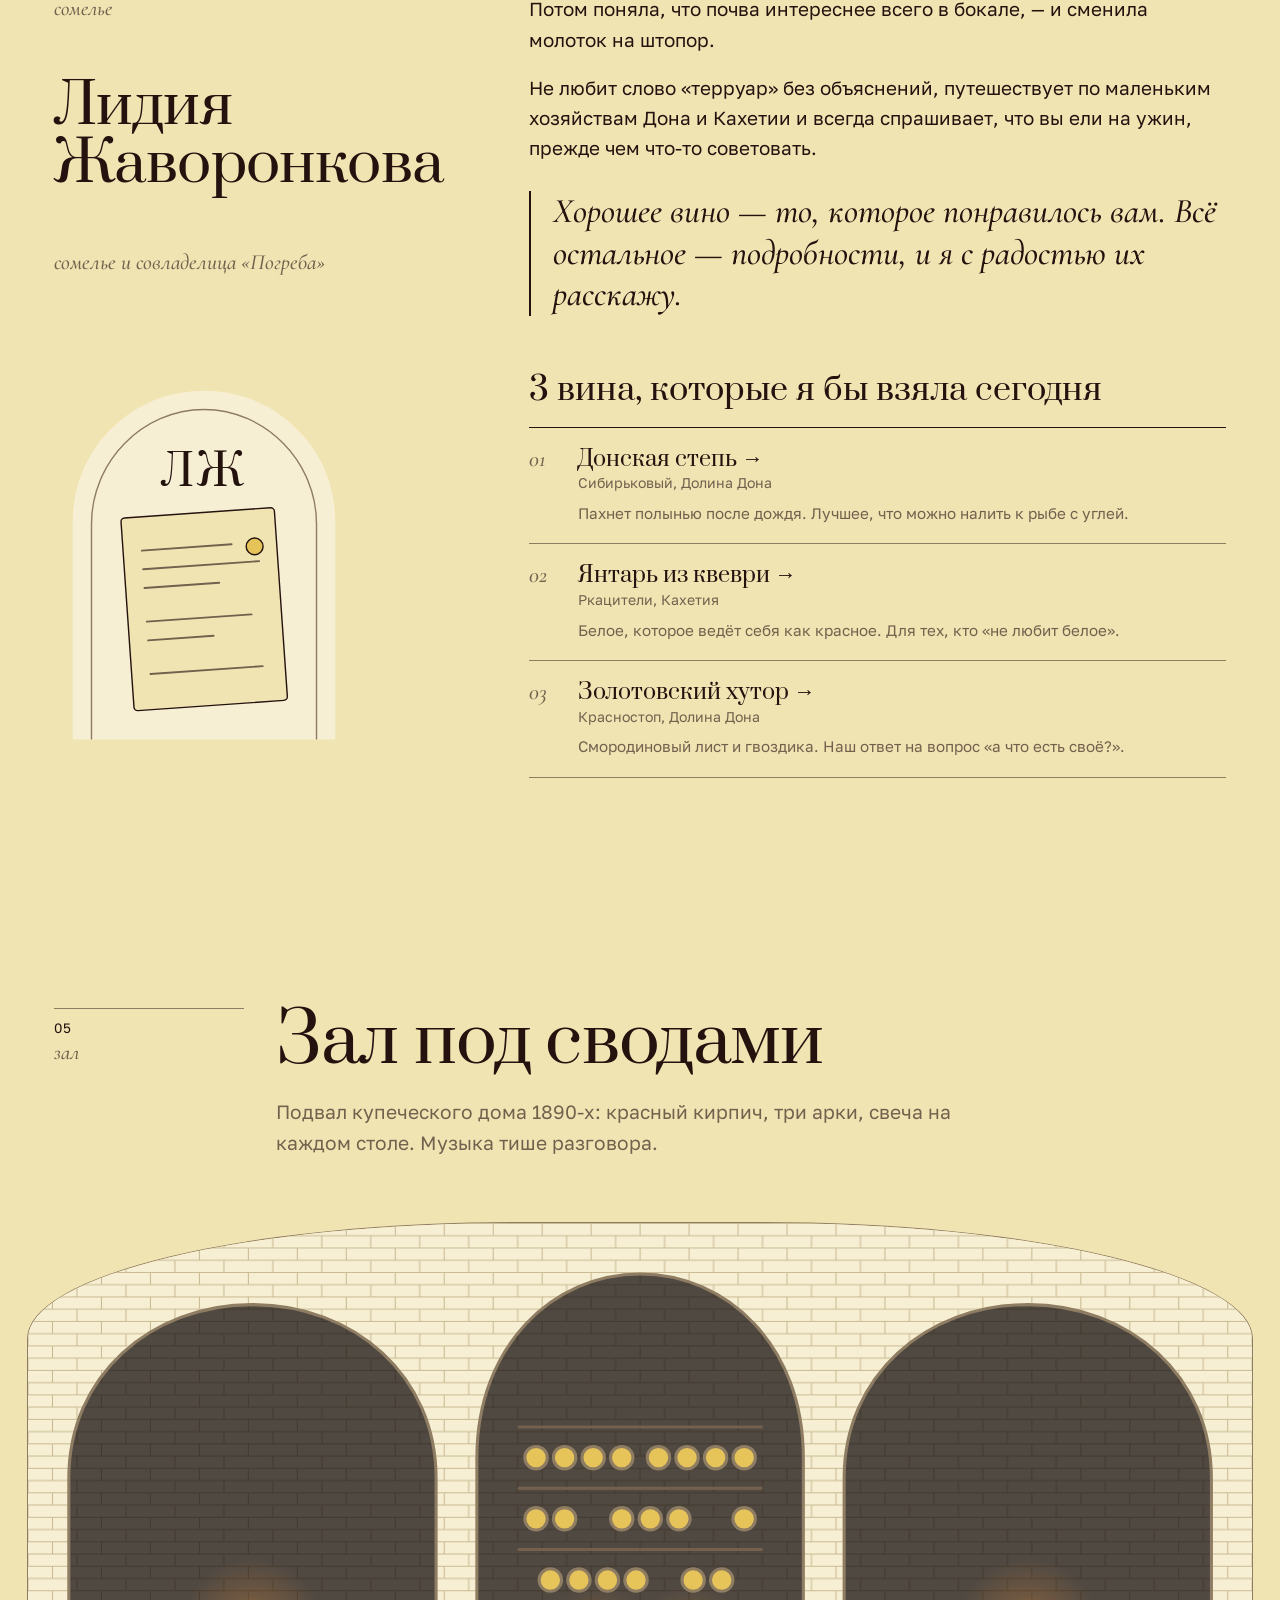
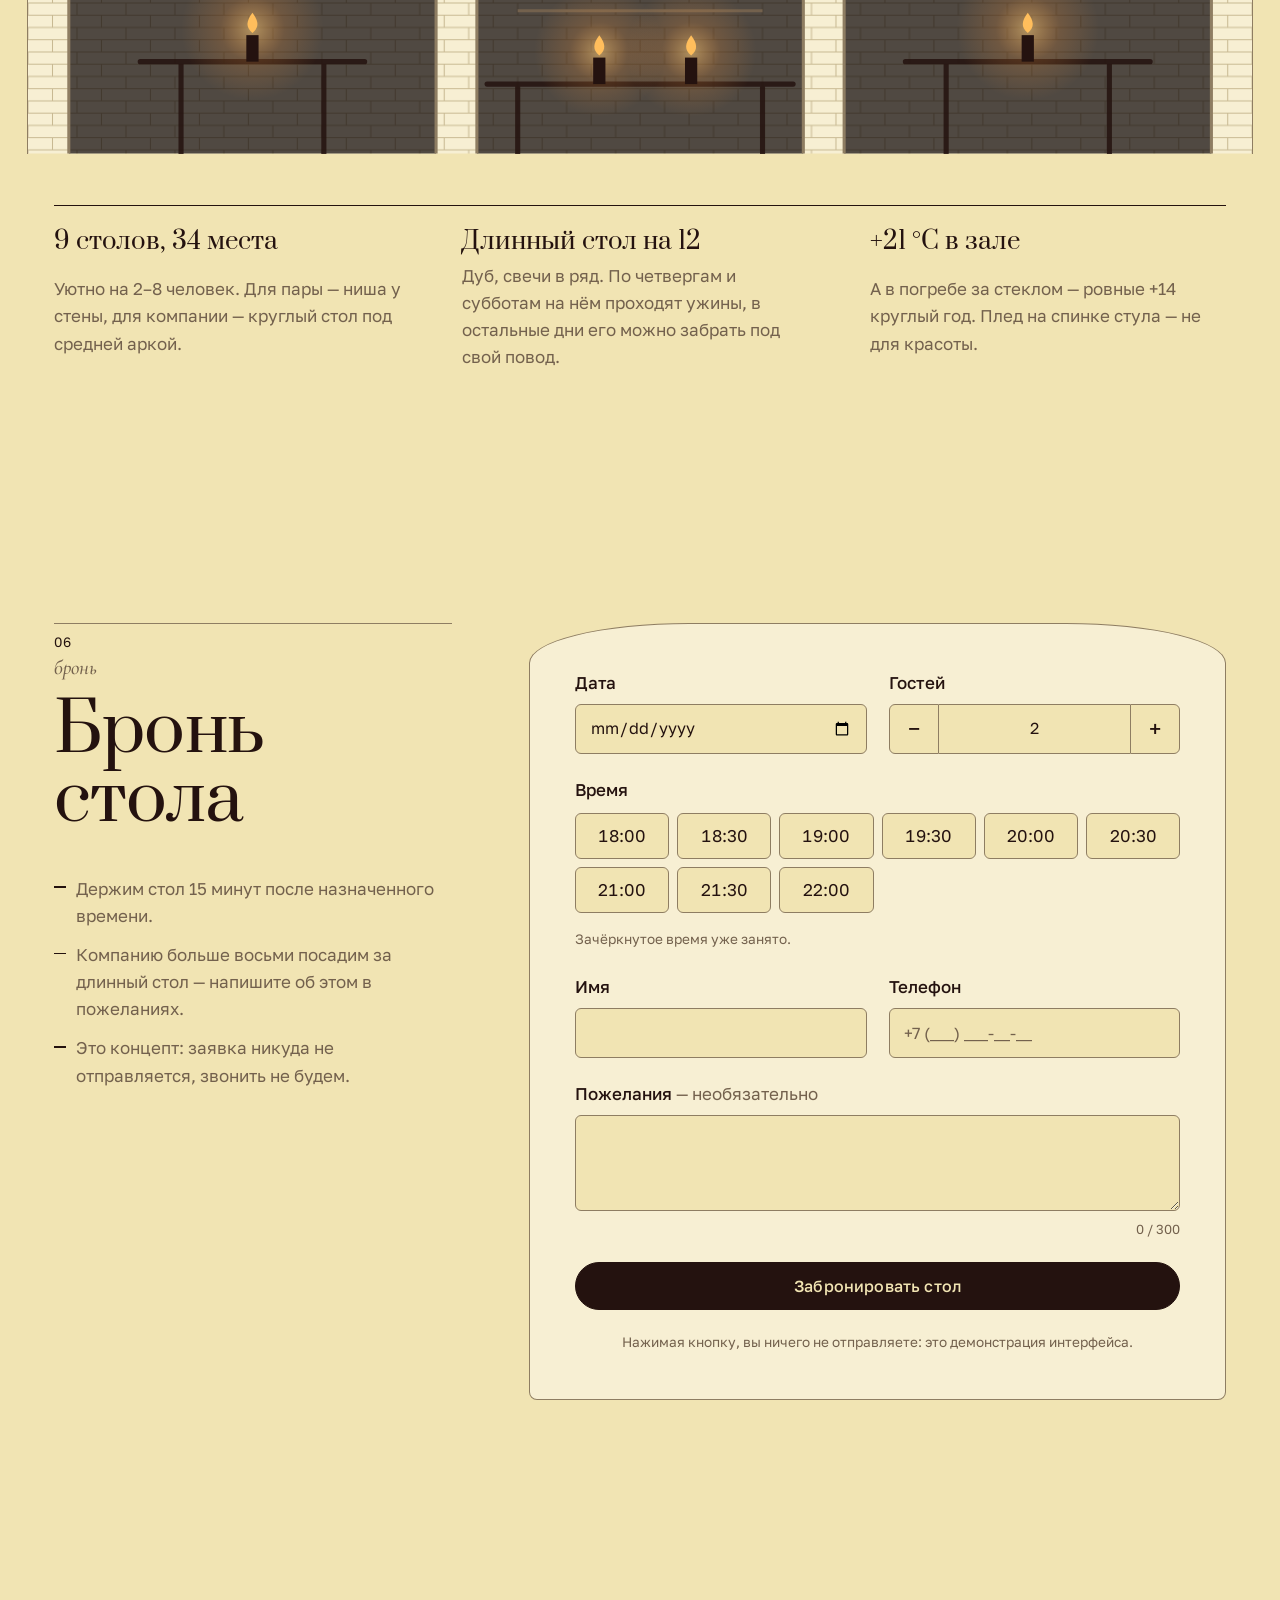
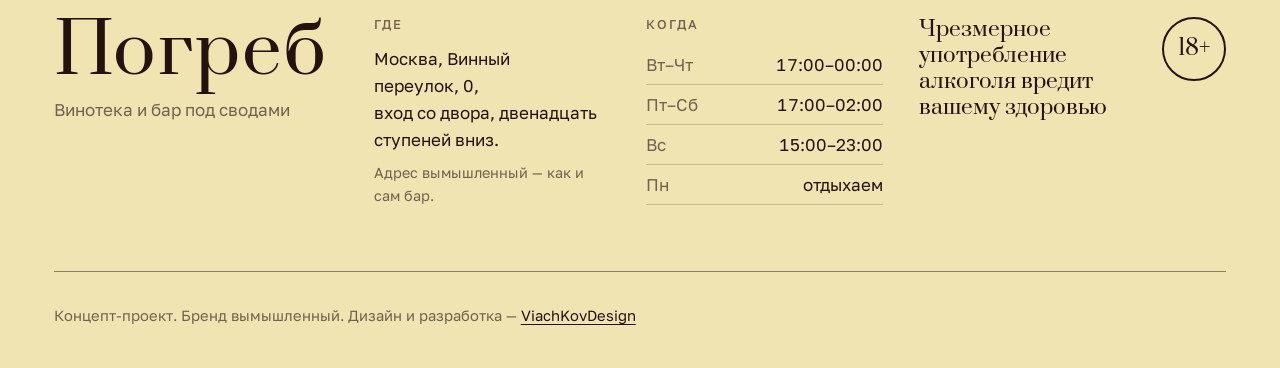
==== commit cbc7e781: "Круг проверки 2: планшетный hero, крупнее подписи колеса, GSAP грузится после отрисовки, предзагрузк" ====
--- a/index.html
+++ b/index.html
@@ -15,17 +15,25 @@
 <meta property="og:site_name" content="Погреб — концепт">
 <meta property="og:title" content="Погреб — вино под ваш вкус, а не под этикетку">
 <meta property="og:description" content="Концепт сайта винного бара в сводчатом подвале: подбор вина ползунками, колесо ароматов, винные ужины и бронь стола.">
-<meta property="og:image" content="img/og.png">
+<meta property="og:image" content="https://viachkovdesign.github.io/pogreb-concept/img/og.png">
+<meta property="og:url" content="https://viachkovdesign.github.io/pogreb-concept/">
 <meta property="og:image:width" content="1200">
 <meta property="og:image:height" content="630">
 <meta property="og:image:alt" content="Бокал с вином на тёплом соломенном фоне и надпись «Погреб. Вино под ваш вкус»">
 <meta name="twitter:card" content="summary_large_image">
-<link rel="preload" href="fonts/prata-cyrillic-400-normal.woff2" as="font" type="font/woff2" crossorigin>
-<link rel="preload" href="fonts/golos-text-cyrillic-400-normal.woff2" as="font" type="font/woff2" crossorigin>
 <script>
   (function () {
     var d = document.documentElement, ok = false;
     d.classList.add('js');
+    // предзагрузка шрифтов — только по http(s): с file:// браузер блокирует её как кросс-доменную
+    if (location.protocol !== 'file:') {
+      ['prata-cyrillic-400-normal', 'golos-text-cyrillic-400-normal'].forEach(function (f) {
+        var l = document.createElement('link');
+        l.rel = 'preload'; l.as = 'font'; l.type = 'font/woff2'; l.crossOrigin = 'anonymous';
+        l.href = 'fonts/' + f + '.woff2';
+        document.head.appendChild(l);
+      });
+    }
     try {
       var v = localStorage.getItem('pogreb-age');
       if (v === 'yes') ok = true;
@@ -614,8 +622,6 @@
 <script type="application/json" id="wines-inline">{"aromas":{"fruit":"Фрукты","berry":"Ягоды","flower":"Цветы","herb":"Травы","spice":"Специи","wood":"Дерево","earth":"Земля и камень","pastry":"Выпечка и орехи"},"colors":{"white":"Белое","rose":"Розе","red":"Красное","sparkling":"Игристое"},"wines":[{"id":"slanec","name":"Сланцевый склон","color":"white","grape":"Рислинг","region":"Мозель, Германия","year":2022,"sweet":4,"body":2,"soft":2,"aromas":["fruit","earth","flower"],"smell":"зелёное яблоко, лайм, мокрый камень","pair":"тайский салат с манго, копчёная скумбрия","temp":"8–10 °C","glass":790,"bottle":4200},{"id":"loire-morning","name":"Утро на Луаре","color":"white","grape":"Совиньон блан","region":"Луара, Франция","year":2023,"sweet":0,"body":3,"soft":1,"aromas":["herb","fruit","earth"],"smell":"крыжовник, скошенная трава, кремень","pair":"козий сыр, салат с зеленью, устрицы","temp":"8–10 °C","glass":850,"bottle":4600},{"id":"warm-cellar","name":"Тёплый погреб","color":"white","grape":"Шардоне","region":"Бургундия, Франция","year":2021,"sweet":1,"body":6,"soft":7,"aromas":["fruit","wood","pastry"],"smell":"печёная груша, сливочное масло, тёплый тост","pair":"палтус в сливочном соусе, курица с грибами","temp":"11–13 °C","glass":1150,"bottle":6400},{"id":"kvevri-amber","name":"Янтарь из квеври","color":"white","grape":"Ркацители","region":"Кахетия, Грузия","year":2022,"sweet":0,"body":6,"soft":3,"aromas":["fruit","spice","pastry"],"smell":"сушёная айва, грецкий орех, чайный лист","pair":"сулугуни, пхали, жареные баклажаны с орехами","temp":"12–14 °C","glass":890,"bottle":4800},{"id":"rose-garden","name":"Розовый сад","color":"white","grape":"Гевюрцтраминер","region":"Эльзас, Франция","year":2022,"sweet":5,"body":6,"soft":8,"aromas":["flower","fruit","spice"],"smell":"роза, личи, свежий имбирь","pair":"утка с пятью специями, мягкие сыры с корочкой","temp":"9–11 °C","glass":950,"bottle":5200},{"id":"don-steppe","name":"Донская степь","color":"white","grape":"Сибирьковый","region":"Долина Дона, Россия","year":2023,"sweet":1,"body":3,"soft":3,"aromas":["herb","fruit","flower"],"smell":"полынь, жёлтое яблоко, луговые цветы","pair":"раки, судак на гриле, молодой сыр","temp":"8–10 °C","glass":650,"bottle":3300},{"id":"pine-shade","name":"Тень сосны","color":"rose","grape":"Гренаш, Сенсо","region":"Прованс, Франция","year":2023,"sweet":1,"body":2,"soft":3,"aromas":["berry","herb","flower"],"smell":"клубника, грейпфрут, сухие травы","pair":"салат с тунцом и оливками, креветки","temp":"8–10 °C","glass":820,"bottle":4400},{"id":"kuban-sunset","name":"Кубанский закат","color":"rose","grape":"Пино нуар","region":"Кубань, Россия","year":2023,"sweet":3,"body":3,"soft":5,"aromas":["berry","fruit"],"smell":"малина, арбуз, белый персик","pair":"тартар из лосося, брускетты с томатами","temp":"8–10 °C","glass":690,"bottle":3600},{"id":"peach-hour","name":"Персиковый час","color":"rose","grape":"Каберне фран","region":"Луара, Франция","year":2023,"sweet":6,"body":3,"soft":6,"aromas":["berry","fruit","flower"],"smell":"земляника, персик, фиалка","pair":"острые роллы, фруктовый тарт","temp":"8–10 °C","glass":720,"bottle":3800},{"id":"quiet-vine","name":"Тихая лоза","color":"red","grape":"Пино нуар","region":"Бургундия, Франция","year":2020,"sweet":0,"body":4,"soft":5,"aromas":["berry","earth","flower"],"smell":"вишня, лесная подстилка, фиалка","pair":"утиная грудка, ризотто с белыми грибами","temp":"15–16 °C","glass":1450,"bottle":8900},{"id":"hill-fog","name":"Туман над холмами","color":"red","grape":"Неббиоло","region":"Пьемонт, Италия","year":2018,"sweet":0,"body":8,"soft":2,"aromas":["flower","earth","spice","berry"],"smell":"сушёная роза, дёготь, кислая вишня","pair":"паста с трюфелем, томлёная говядина","temp":"16–18 °C","glass":1390,"bottle":9800},{"id":"south-wind","name":"Южный ветер","color":"red","grape":"Мальбек","region":"Мендоса, Аргентина","year":2021,"sweet":1,"body":8,"soft":8,"aromas":["berry","spice","wood"],"smell":"ежевика, слива, ваниль, какао","pair":"стейк на углях, чоризо","temp":"16–18 °C","glass":890,"bottle":4900},{"id":"black-stone","name":"Чёрный камень","color":"red","grape":"Саперави","region":"Кахетия, Грузия","year":2020,"sweet":0,"body":9,"soft":4,"aromas":["berry","spice","earth"],"smell":"черника, чёрный перец, гранатовая корка","pair":"шашлык из баранины, чашушули","temp":"16–18 °C","glass":790,"bottle":4300},{"id":"garnet-evening","name":"Гранатовый вечер","color":"red","grape":"Саперави","region":"Кахетия, Грузия","year":2022,"sweet":7,"body":6,"soft":8,"aromas":["berry","fruit"],"smell":"спелая вишня, гранат, чернослив","pair":"сыры с мёдом, шоколадный фондан","temp":"14–16 °C","glass":690,"bottle":3500},{"id":"zolotovsky","name":"Золотовский хутор","color":"red","grape":"Красностоп золотовский","region":"Долина Дона, Россия","year":2019,"sweet":0,"body":7,"soft":3,"aromas":["berry","spice","wood","herb"],"smell":"чёрная смородина, гвоздика, смородиновый лист","pair":"утка с яблоками, вяленая говядина","temp":"16–18 °C","glass":950,"bottle":5400},{"id":"light-hand","name":"Лёгкая рука","color":"red","grape":"Гамэ","region":"Божоле, Франция","year":2023,"sweet":1,"body":2,"soft":4,"aromas":["berry","flower"],"smell":"клюква, малина, пион","pair":"куриный паштет, пицца, жареная курица","temp":"13–14 °C","glass":750,"bottle":3900},{"id":"pepper-valley","name":"Перечная долина","color":"red","grape":"Сира","region":"Северная Рона, Франция","year":2019,"sweet":0,"body":8,"soft":5,"aromas":["spice","berry","earth"],"smell":"белый перец, ежевика, вяленое мясо","pair":"ягнёнок с розмарином, грибы на углях","temp":"16–18 °C","glass":1290,"bottle":7600},{"id":"first-snow","name":"Первый снег","color":"sparkling","grape":"Шардоне, Пино нуар","region":"Кубань, Россия","year":2020,"sweet":1,"body":4,"soft":4,"aromas":["pastry","fruit"],"smell":"бриошь, зелёное яблоко, миндаль","pair":"устрицы, темпура, картофель фри","temp":"6–8 °C","glass":850,"bottle":4700},{"id":"noon","name":"Летний полдень","color":"sparkling","grape":"Москато","region":"Пьемонт, Италия","year":2023,"sweet":8,"body":1,"soft":6,"aromas":["flower","fruit"],"smell":"белый персик, цветы апельсина, мускат","pair":"фруктовый салат, панна-котта","temp":"6–8 °C","glass":690,"bottle":3600}]}</script>
 <!-- WINE-DATA:END -->
 <script src="js/color.js" defer></script>
-<script src="vendor/gsap.min.js" defer></script>
-<script src="vendor/ScrollTrigger.min.js" defer></script>
 <script src="js/app.js" defer></script>
 </body>
 </html>
--- a/css/style.css
+++ b/css/style.css
@@ -216,6 +216,11 @@
 @media (min-width: 560px) {
   .hero__actions { flex-direction: row; flex-wrap: wrap; }
 }
+@media (min-width: 600px) and (max-width: 899px) {
+  .hero__grid { grid-template-areas: "eyebrow eyebrow" "title glass" "lead glass" "actions glass" "facts facts"; align-items: start; }
+  .hero__glass { width: clamp(180px, 30vw, 250px); align-self: center; }
+  .hero__facts { grid-template-columns: repeat(4, minmax(0, 1fr)); }
+}
 @media (min-width: 900px) {
   .hero { min-height: calc(100svh - var(--header-h)); display: flex; align-items: center; }
   .hero__grid { width: min(100% - 2 * var(--gutter), var(--maxw)); grid-template-columns: minmax(0, 1fr) minmax(260px, .55fr); grid-template-areas: "text glass" "facts glass"; gap: 40px clamp(32px, 5vw, 96px); align-items: center; }
@@ -287,13 +292,13 @@
 .wheel__svg svg { width: 100%; height: auto; overflow: visible; }
 .wheel__sector { cursor: pointer; outline: none; }
 .wheel__sector path { fill: var(--surface); stroke: var(--line-strong); stroke-width: 1; transition: fill .25s; }
-.wheel__sector text { fill: var(--ink); font: 500 10.5px/1 var(--f-text); pointer-events: none; transition: fill .25s; }
+.wheel__sector text { fill: var(--ink); font: 500 12.5px/1 var(--f-text); pointer-events: none; transition: fill .25s; }
 .wheel__sector:hover path, .wheel__sector.is-preview path { fill: color-mix(in srgb, var(--ink) 18%, var(--surface)); }
 .wheel__sector[aria-pressed="true"] path { fill: var(--ink); }
 .wheel__sector[aria-pressed="true"] text { fill: var(--bg); }
 .wheel__sector:focus-visible path { stroke: var(--ink); stroke-width: 3; }
 .wheel__hub { fill: var(--bg); stroke: var(--line-strong); }
-.wheel__hub-text { fill: var(--ink); font: italic 500 15px/1 var(--f-accent); }
+.wheel__hub-text { fill: var(--ink); font: italic 500 18px/1 var(--f-accent); }
 .wheel__status { margin-top: 12px; font-size: .95rem; }
 .wheel__status:empty { display: none; }
 @media (max-width: 719px) { .wheel__svg { max-width: 290px; } .wheel { margin-top: 28px; } }
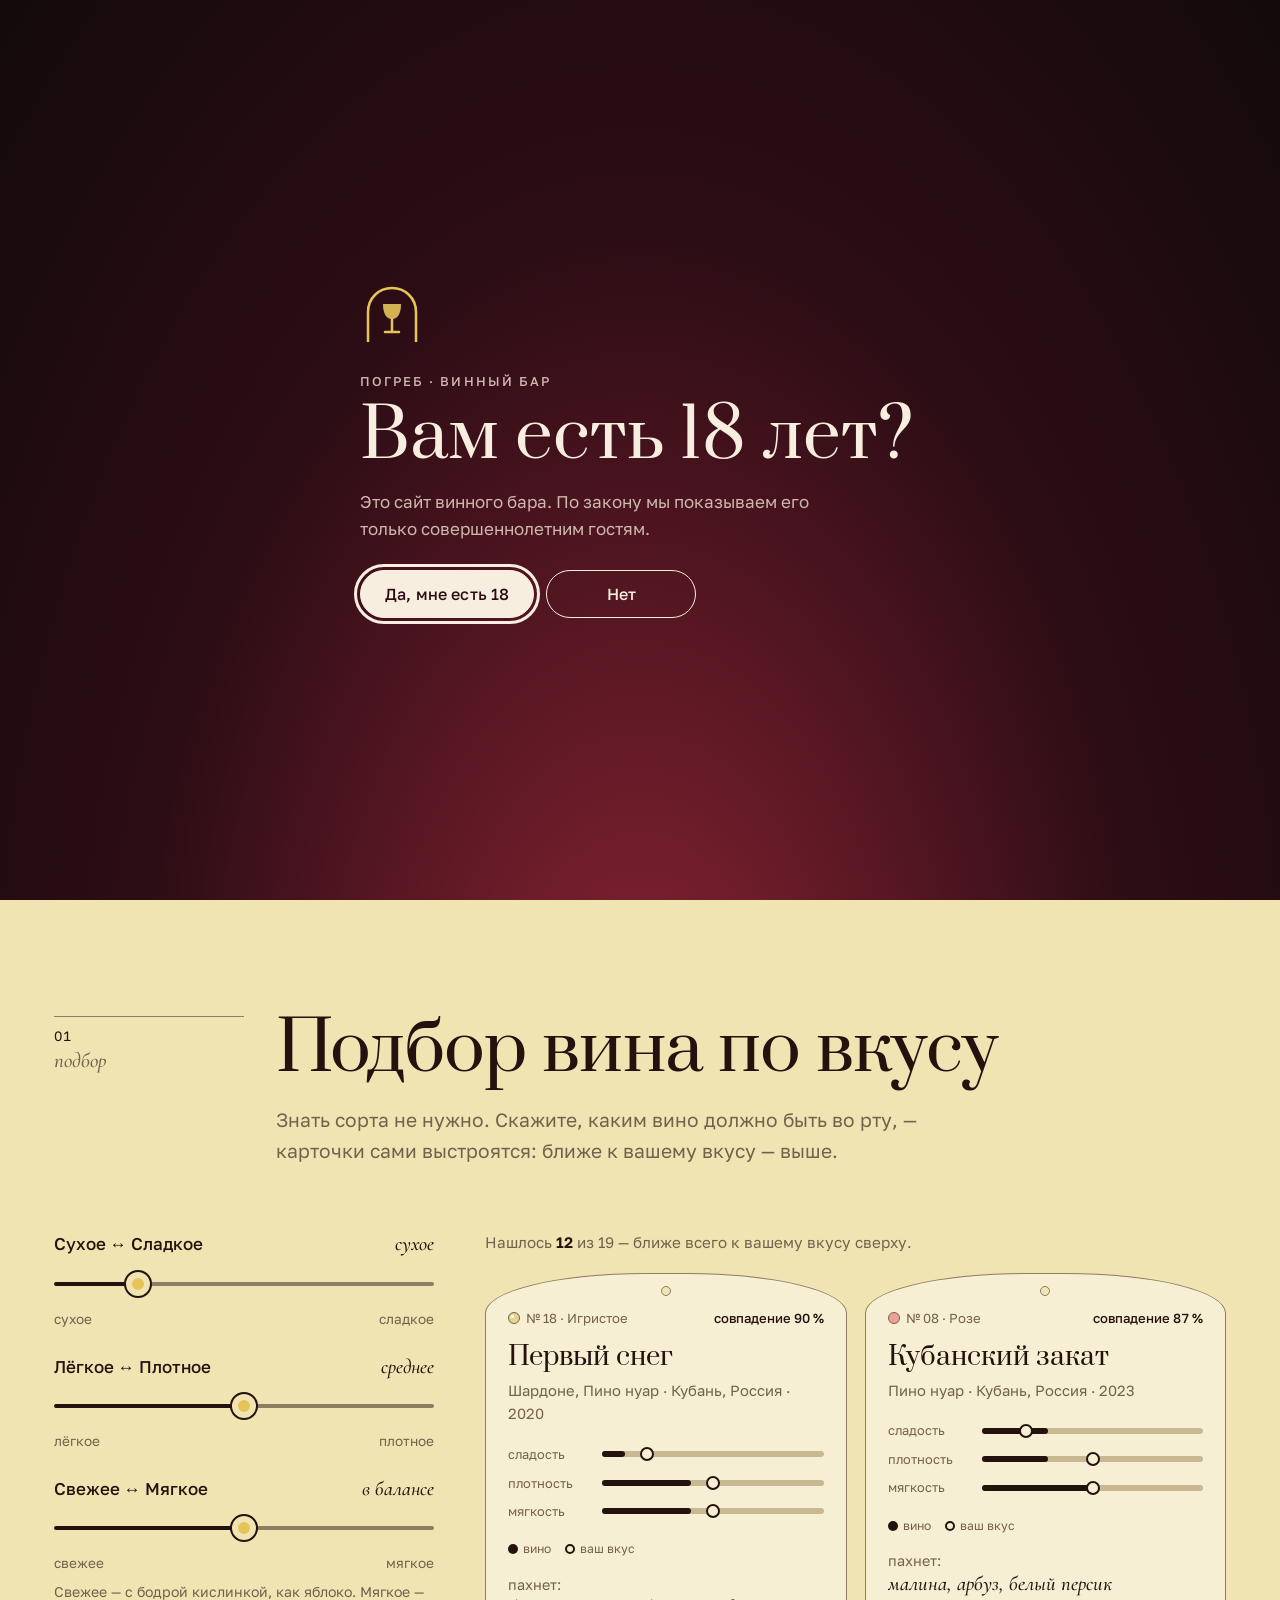
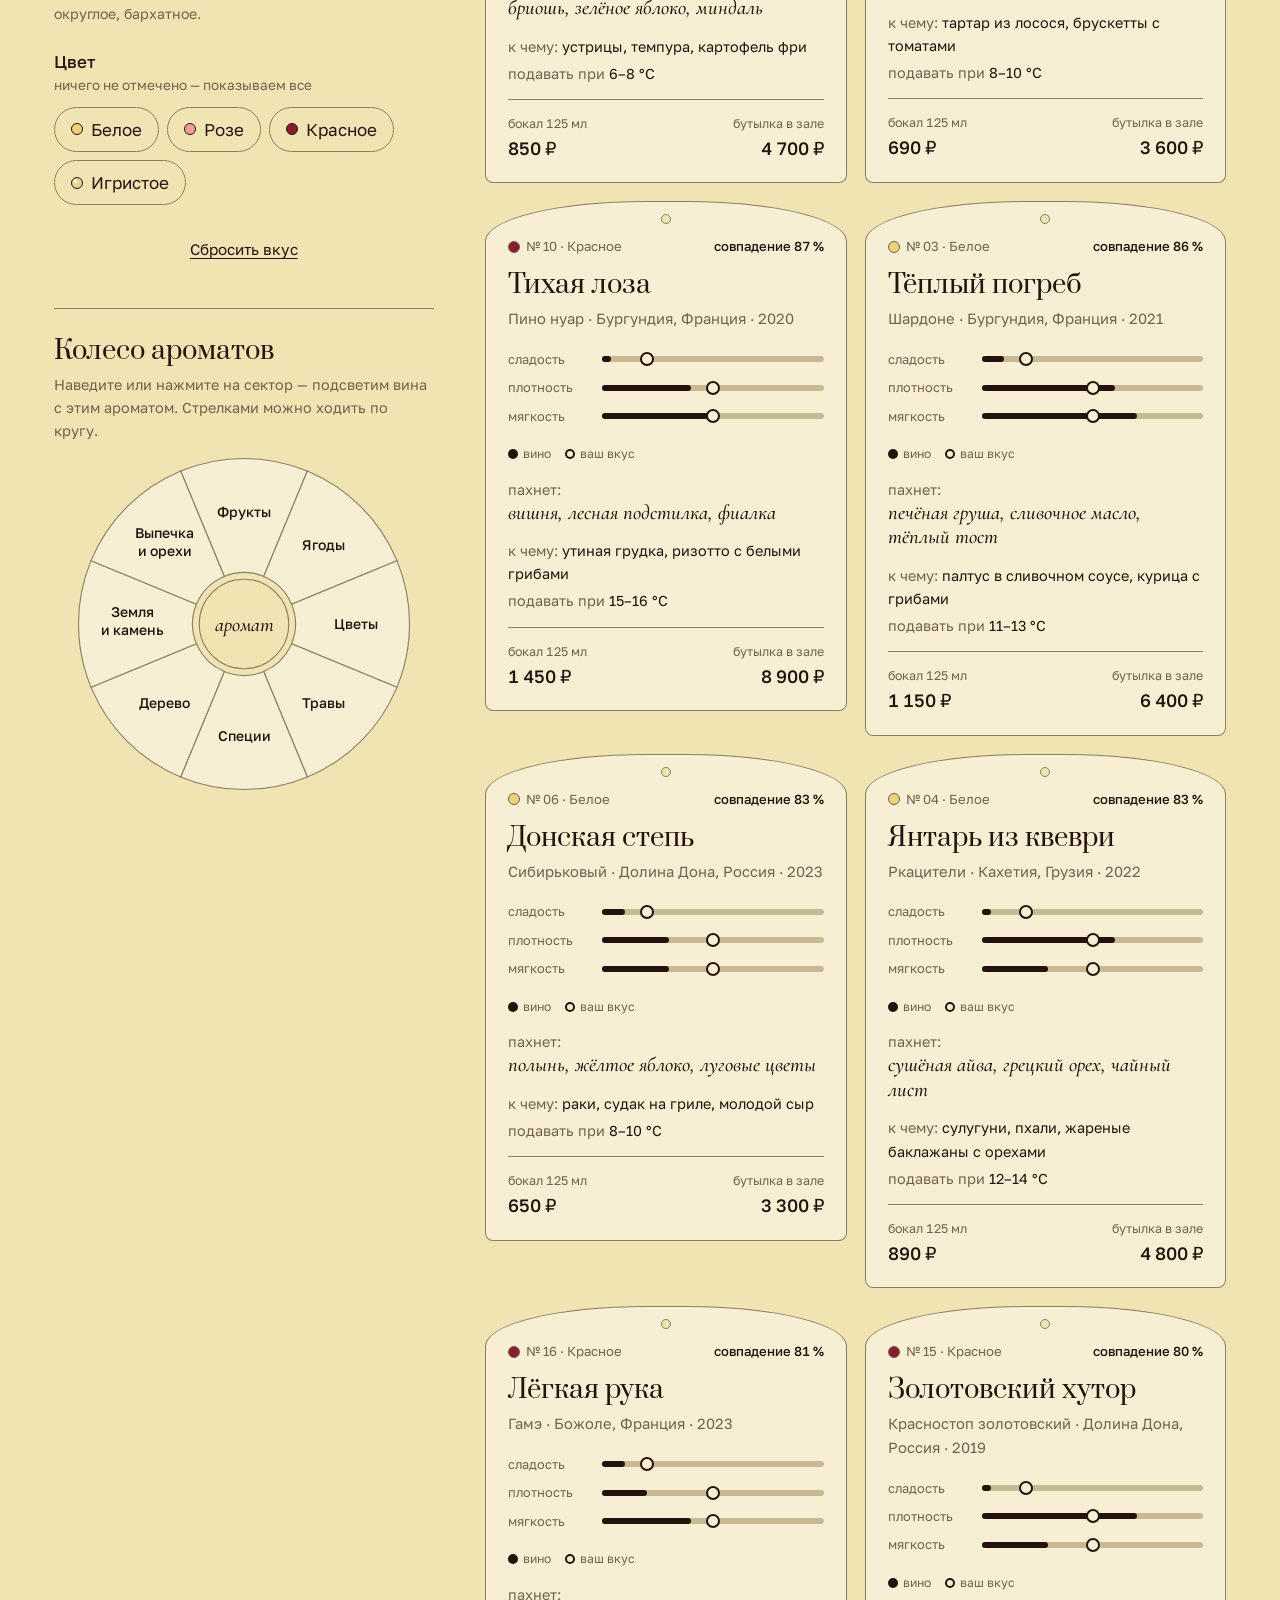
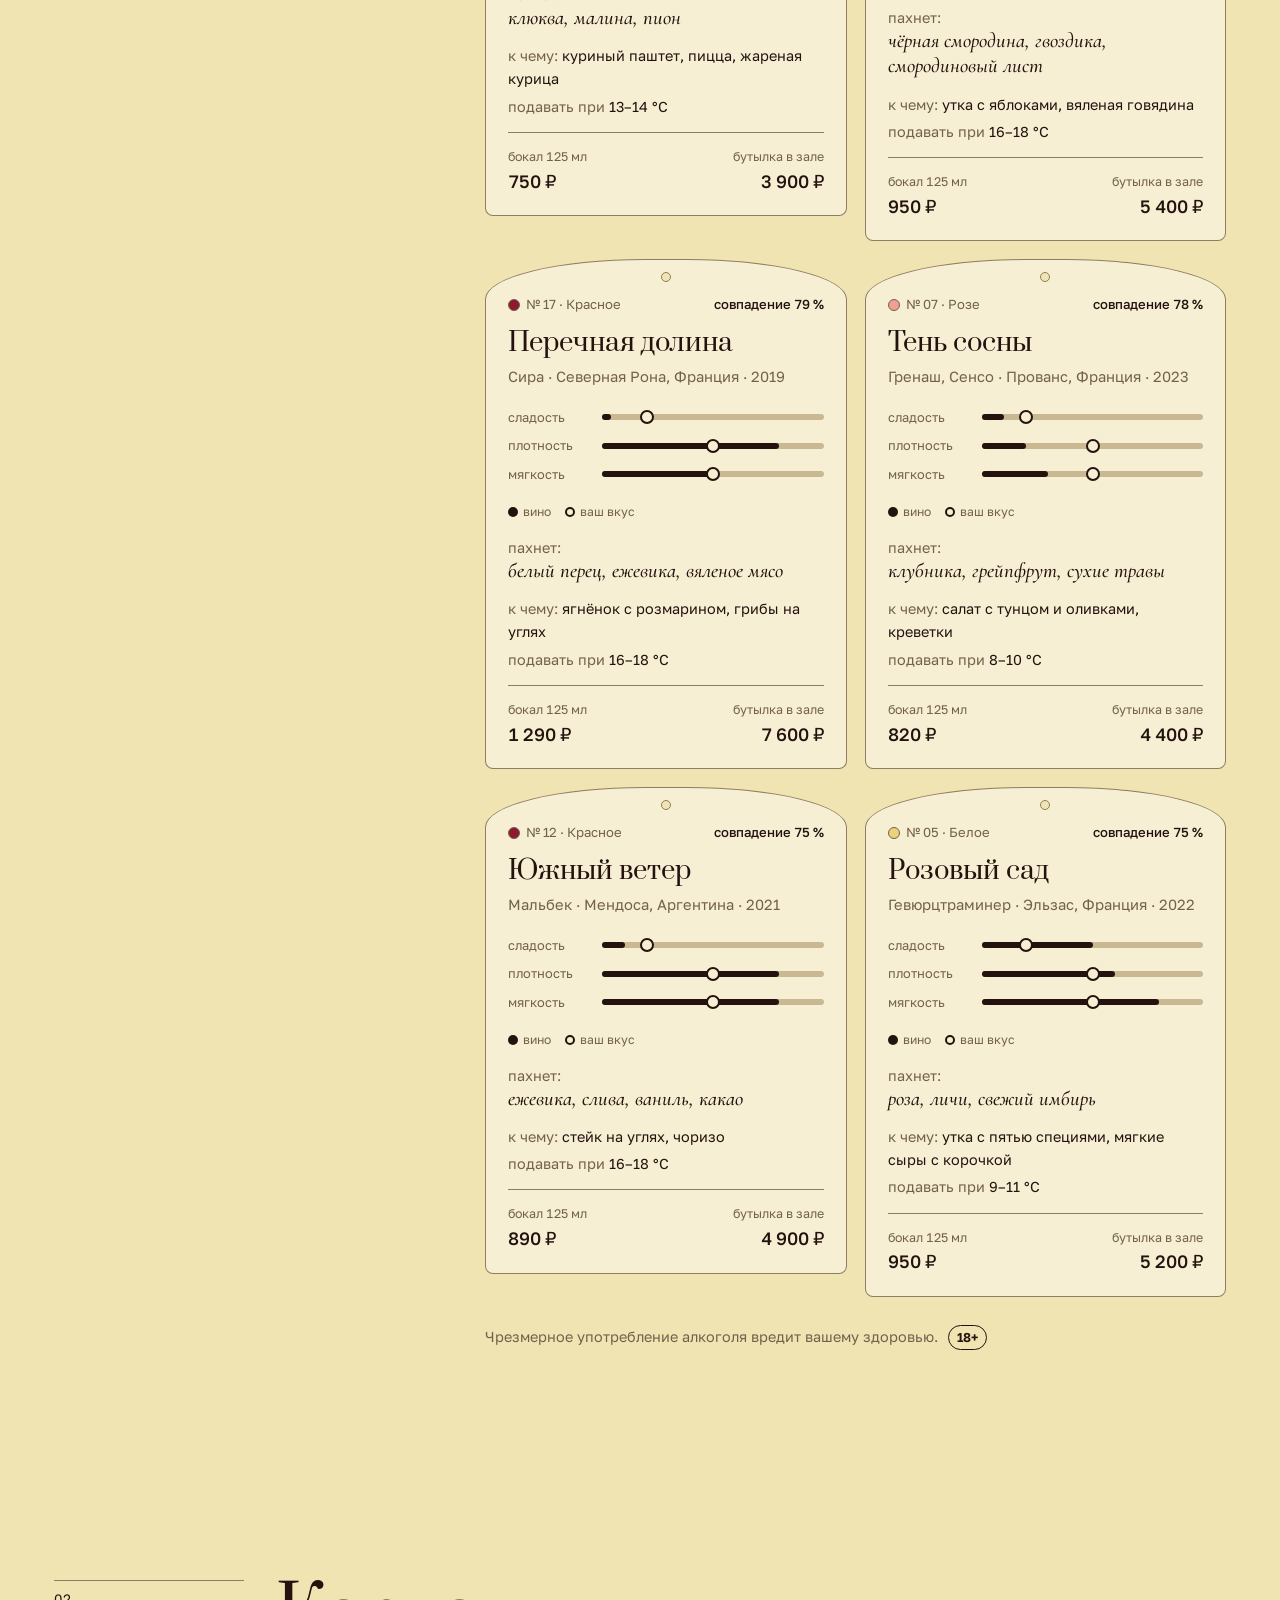
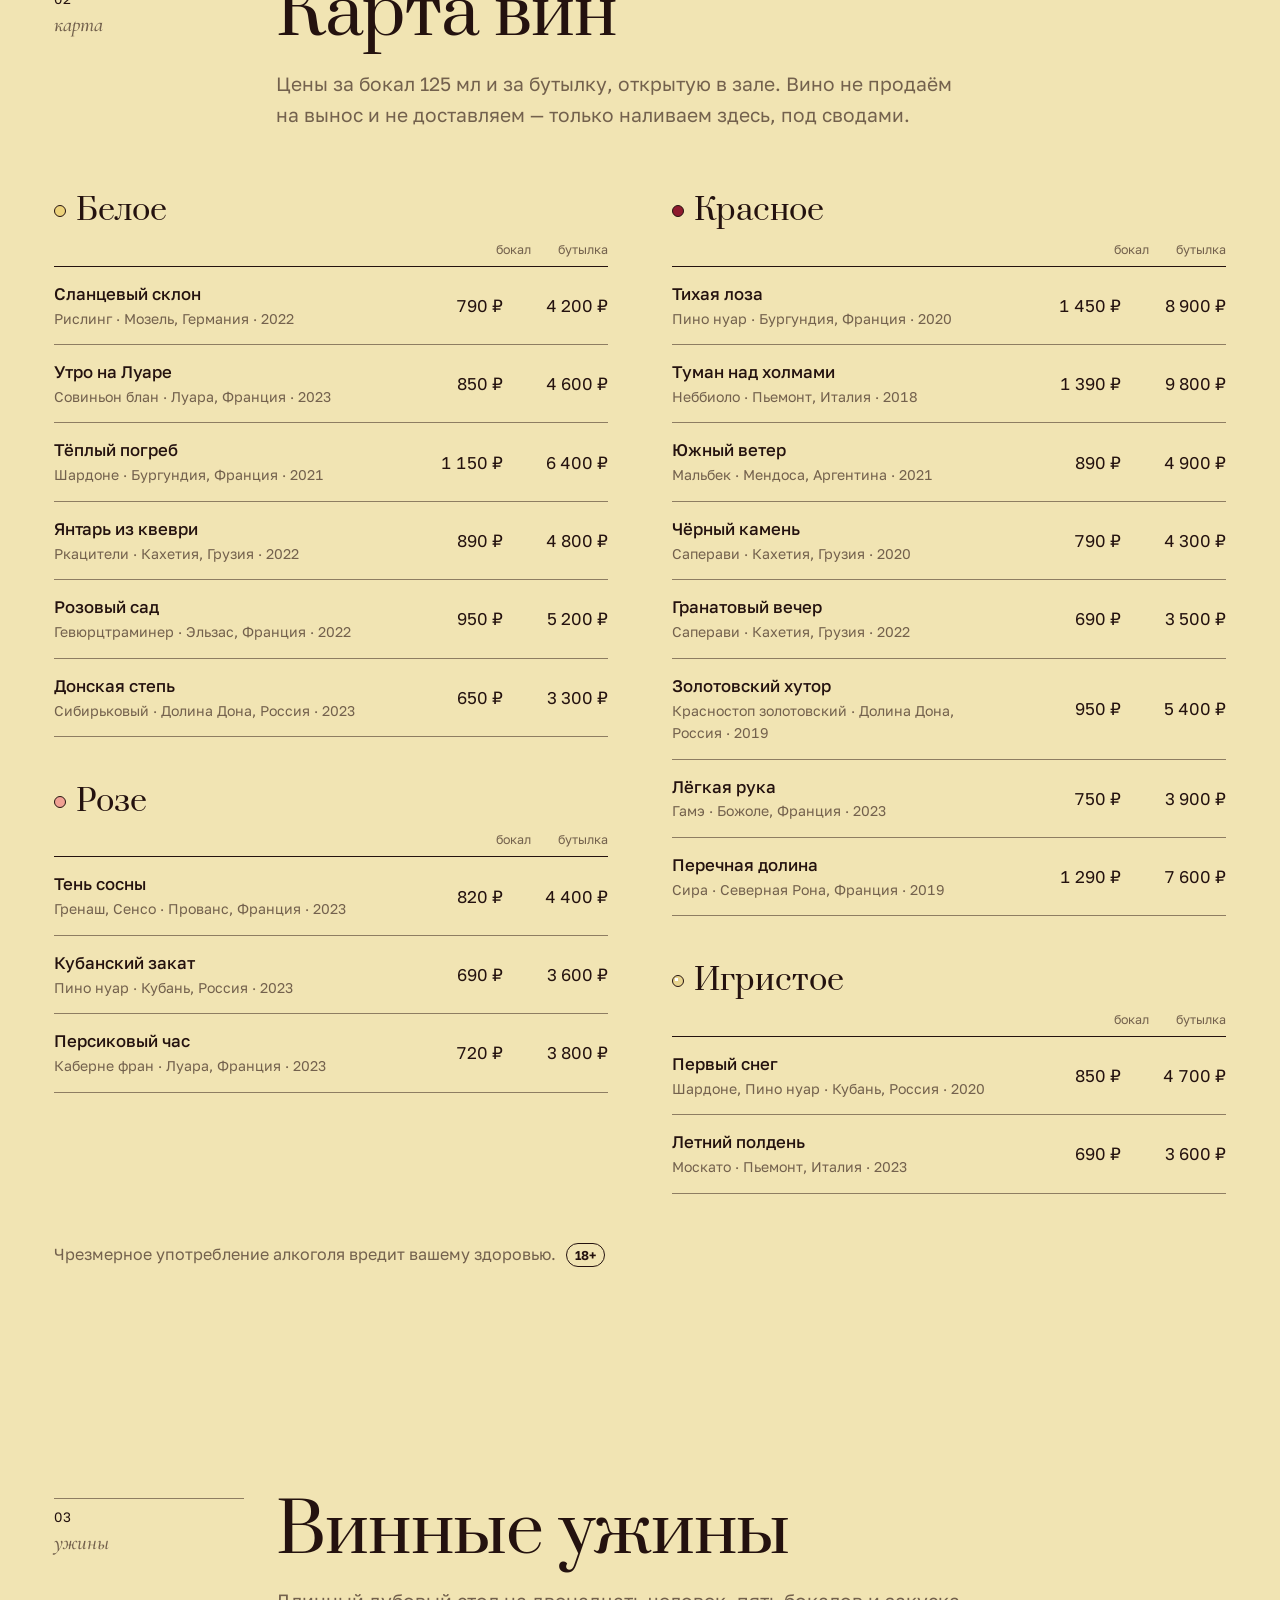
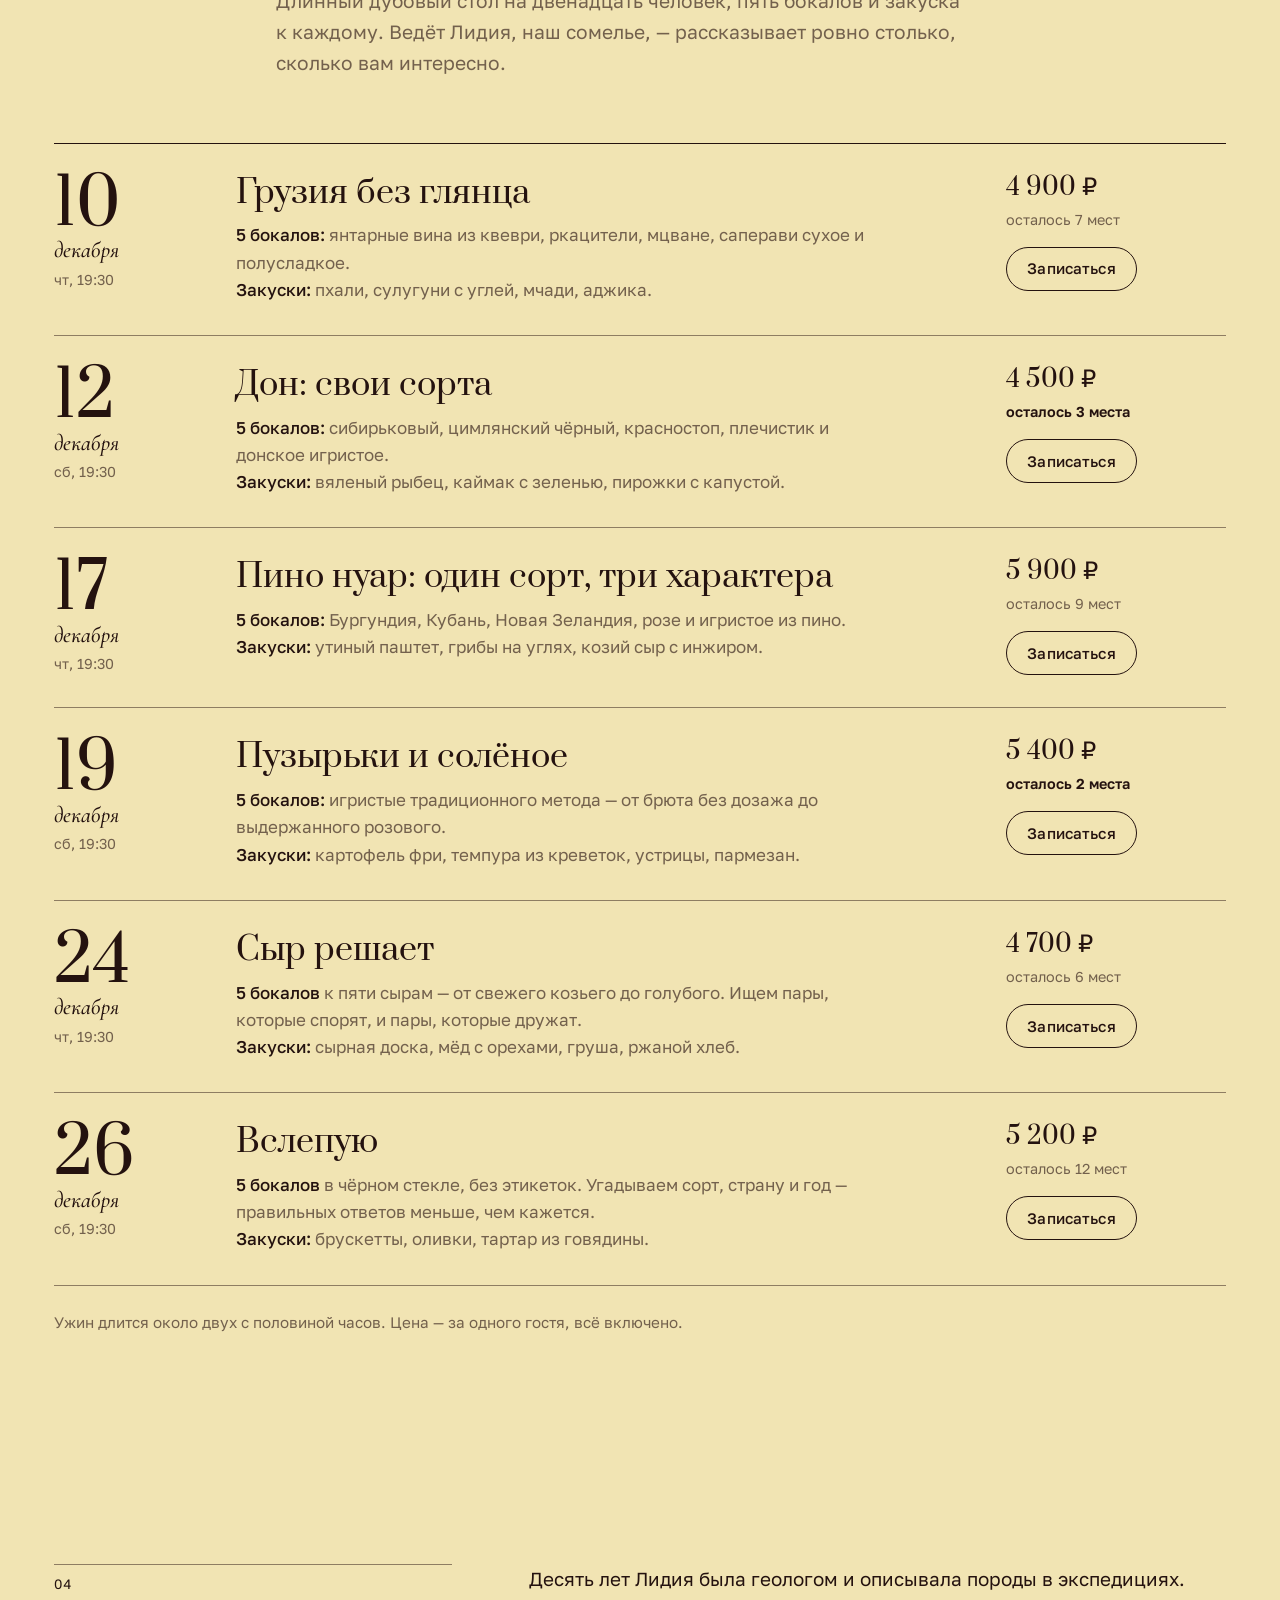
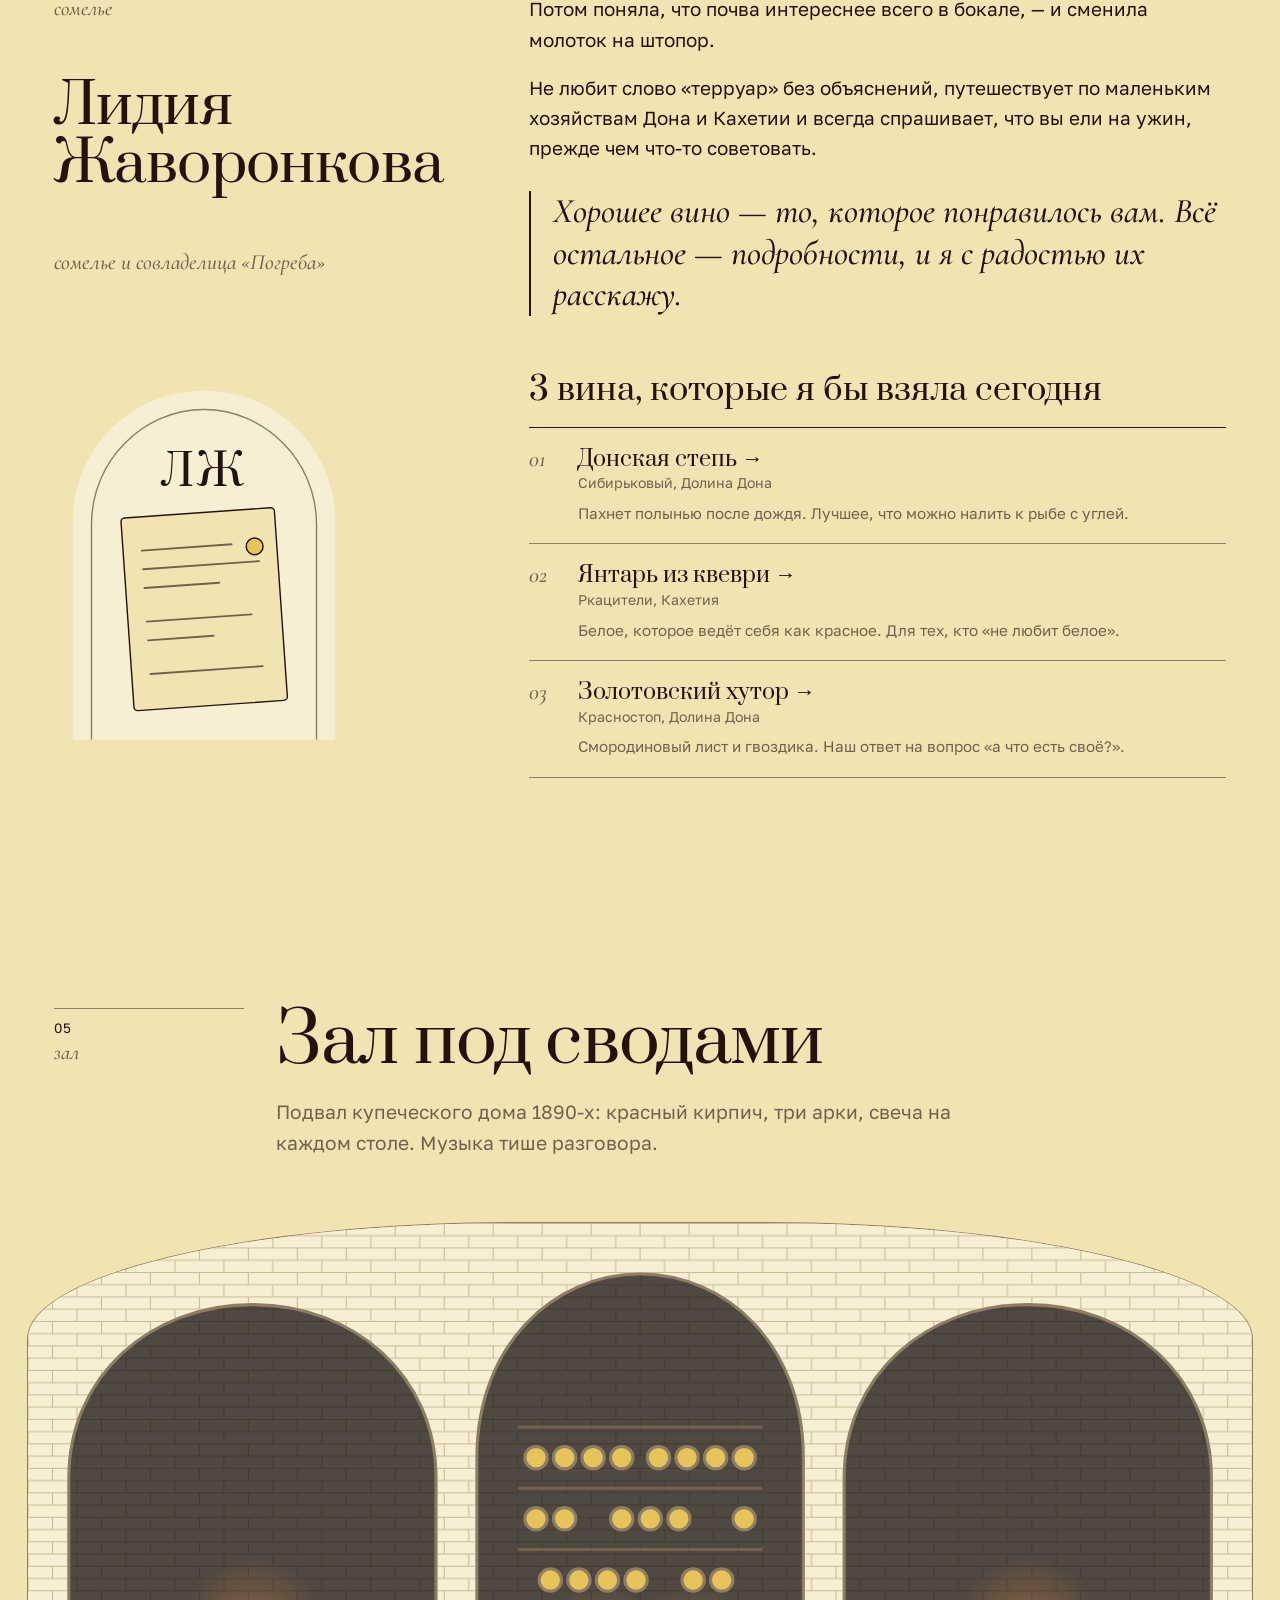
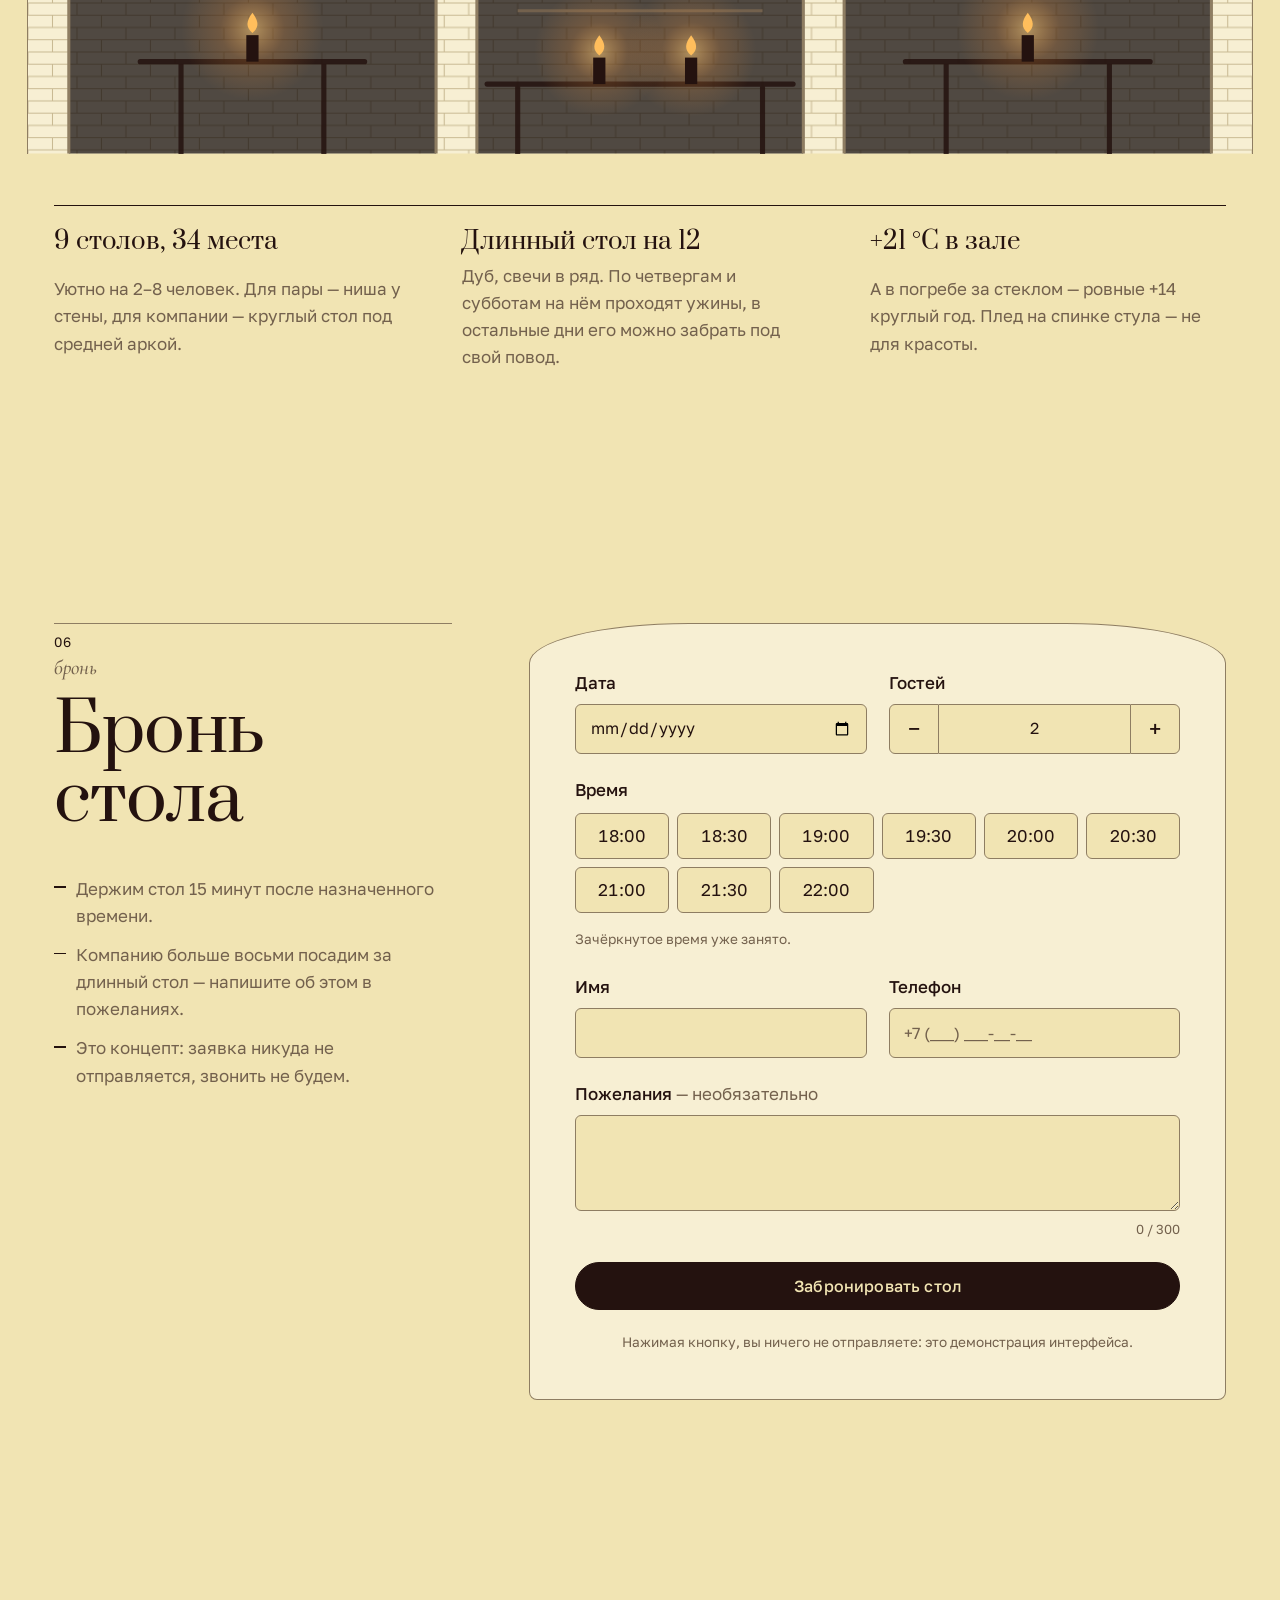
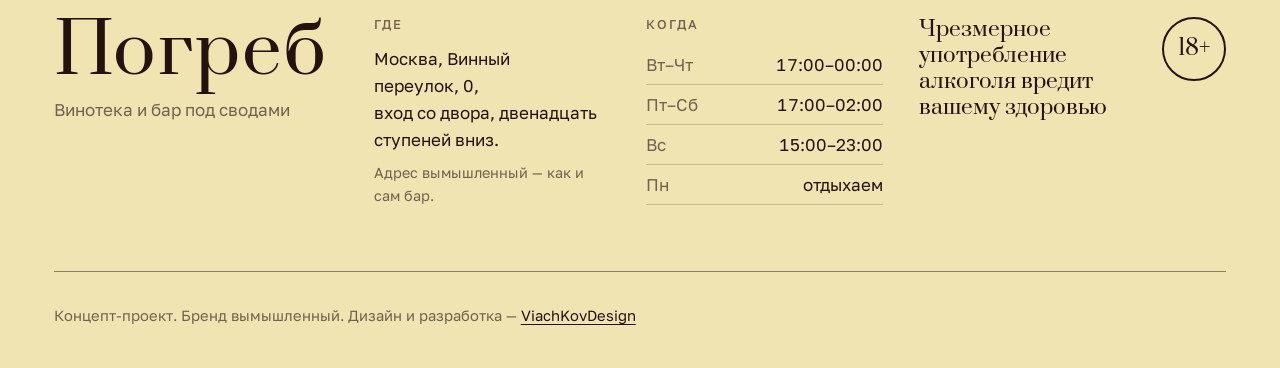
==== commit 8973c1b5: "Круг проверки 3: надёжное появление блоков, зал крупнее на телефоне, тест на невидимые блоки" ====
--- a/index.html
+++ b/index.html
@@ -420,7 +420,7 @@
         </div>
       </header>
       <figure class="hall__art" data-reveal>
-        <svg viewBox="0 0 1200 520" role="img" aria-labelledby="hall-art-title" focusable="false" preserveAspectRatio="xMidYMid meet">
+        <svg viewBox="0 0 1200 520" role="img" aria-labelledby="hall-art-title" focusable="false" preserveAspectRatio="xMidYMid slice">
           <title id="hall-art-title">Иллюстрация: три кирпичные арки подвала, под ними столы со свечами и стеллажи с бутылками</title>
           <defs>
             <pattern id="brick" width="48" height="24" patternUnits="userSpaceOnUse">
--- a/css/style.css
+++ b/css/style.css
@@ -440,6 +440,7 @@
 /* ---------- Зал ---------- */
 .hall__art { margin-inline: calc(var(--gutter) * -0.5); border-radius: 40% 40% 0 0 / 22% 22% 0 0; overflow: hidden; border: 1px solid var(--line-strong); border-bottom: 0; }
 .hall__art svg { width: 100%; height: auto; }
+@media (max-width: 700px) { .hall__art svg { height: 300px; } }
 .hall__brick-bg { fill: var(--surface); }
 .hall__brick-line { fill: none; stroke: var(--line); stroke-width: 1; }
 .hall__void { fill: #0b0405; opacity: .7; }
